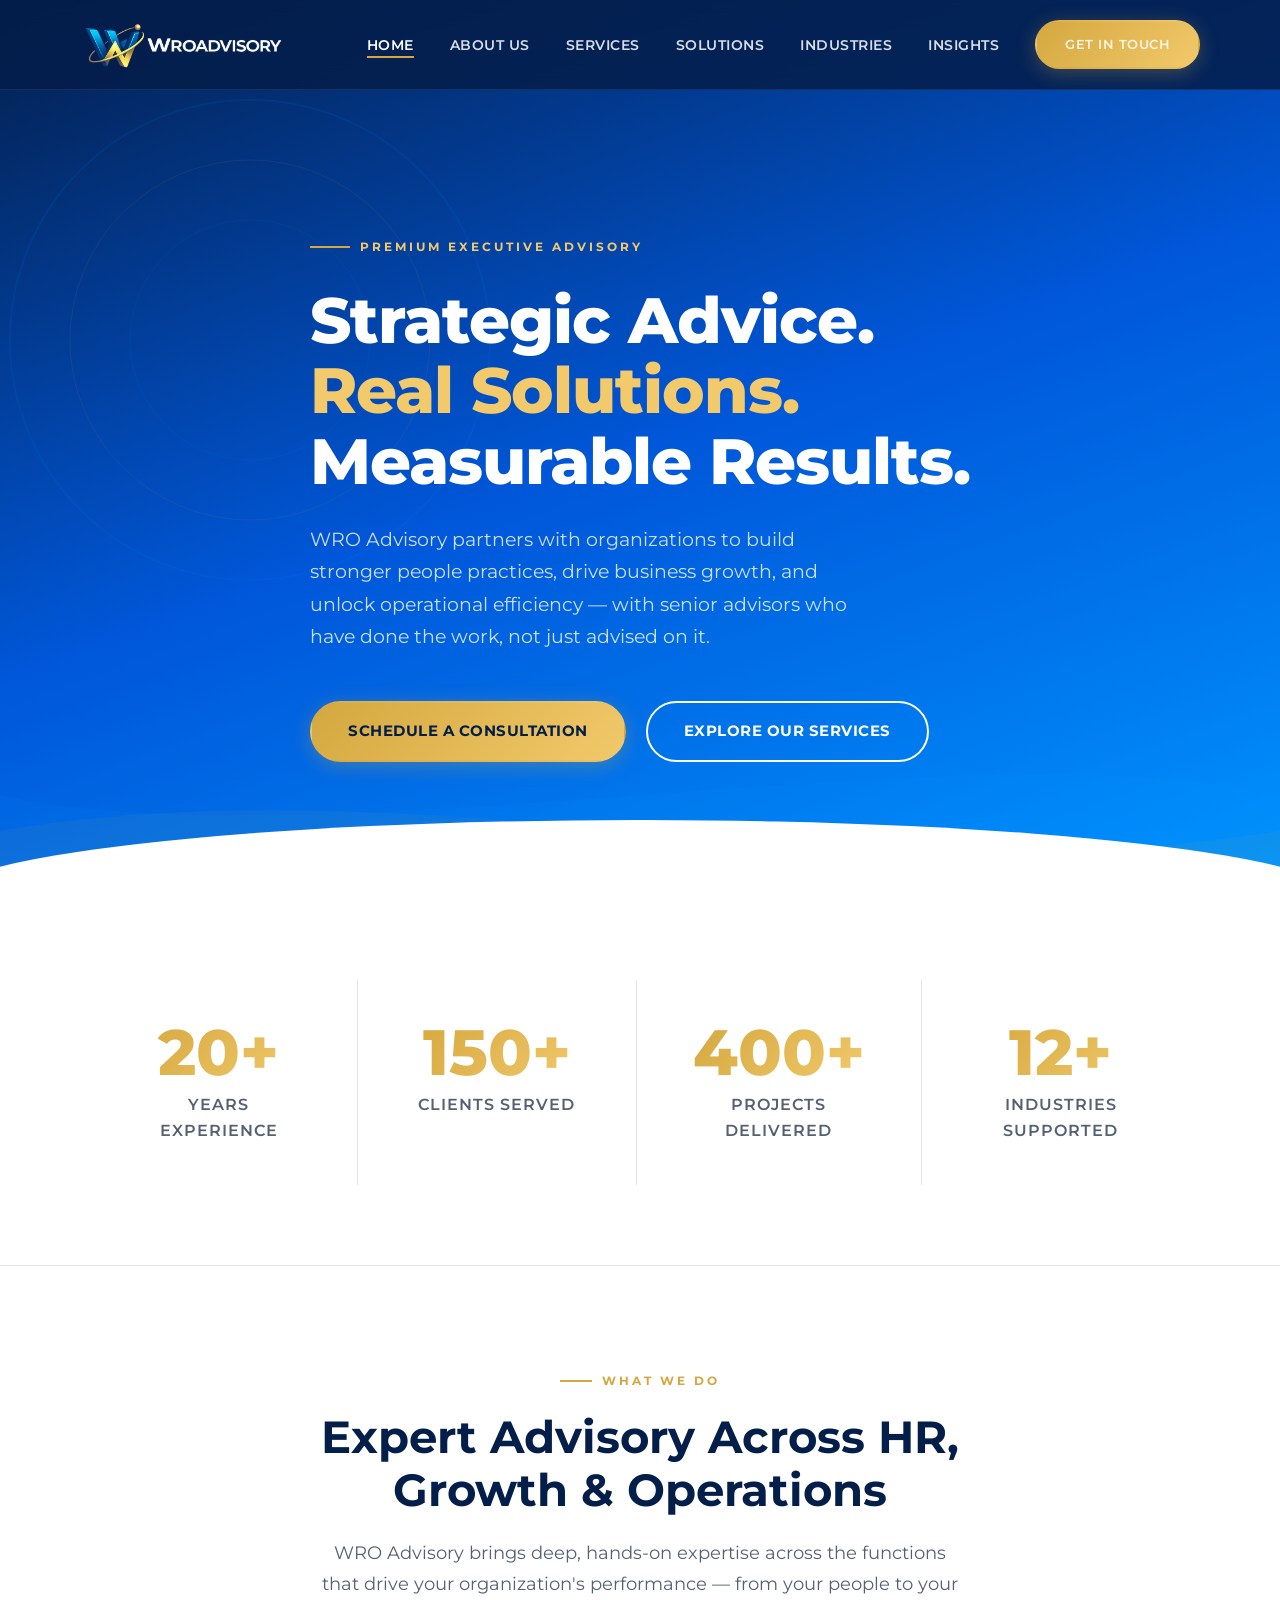
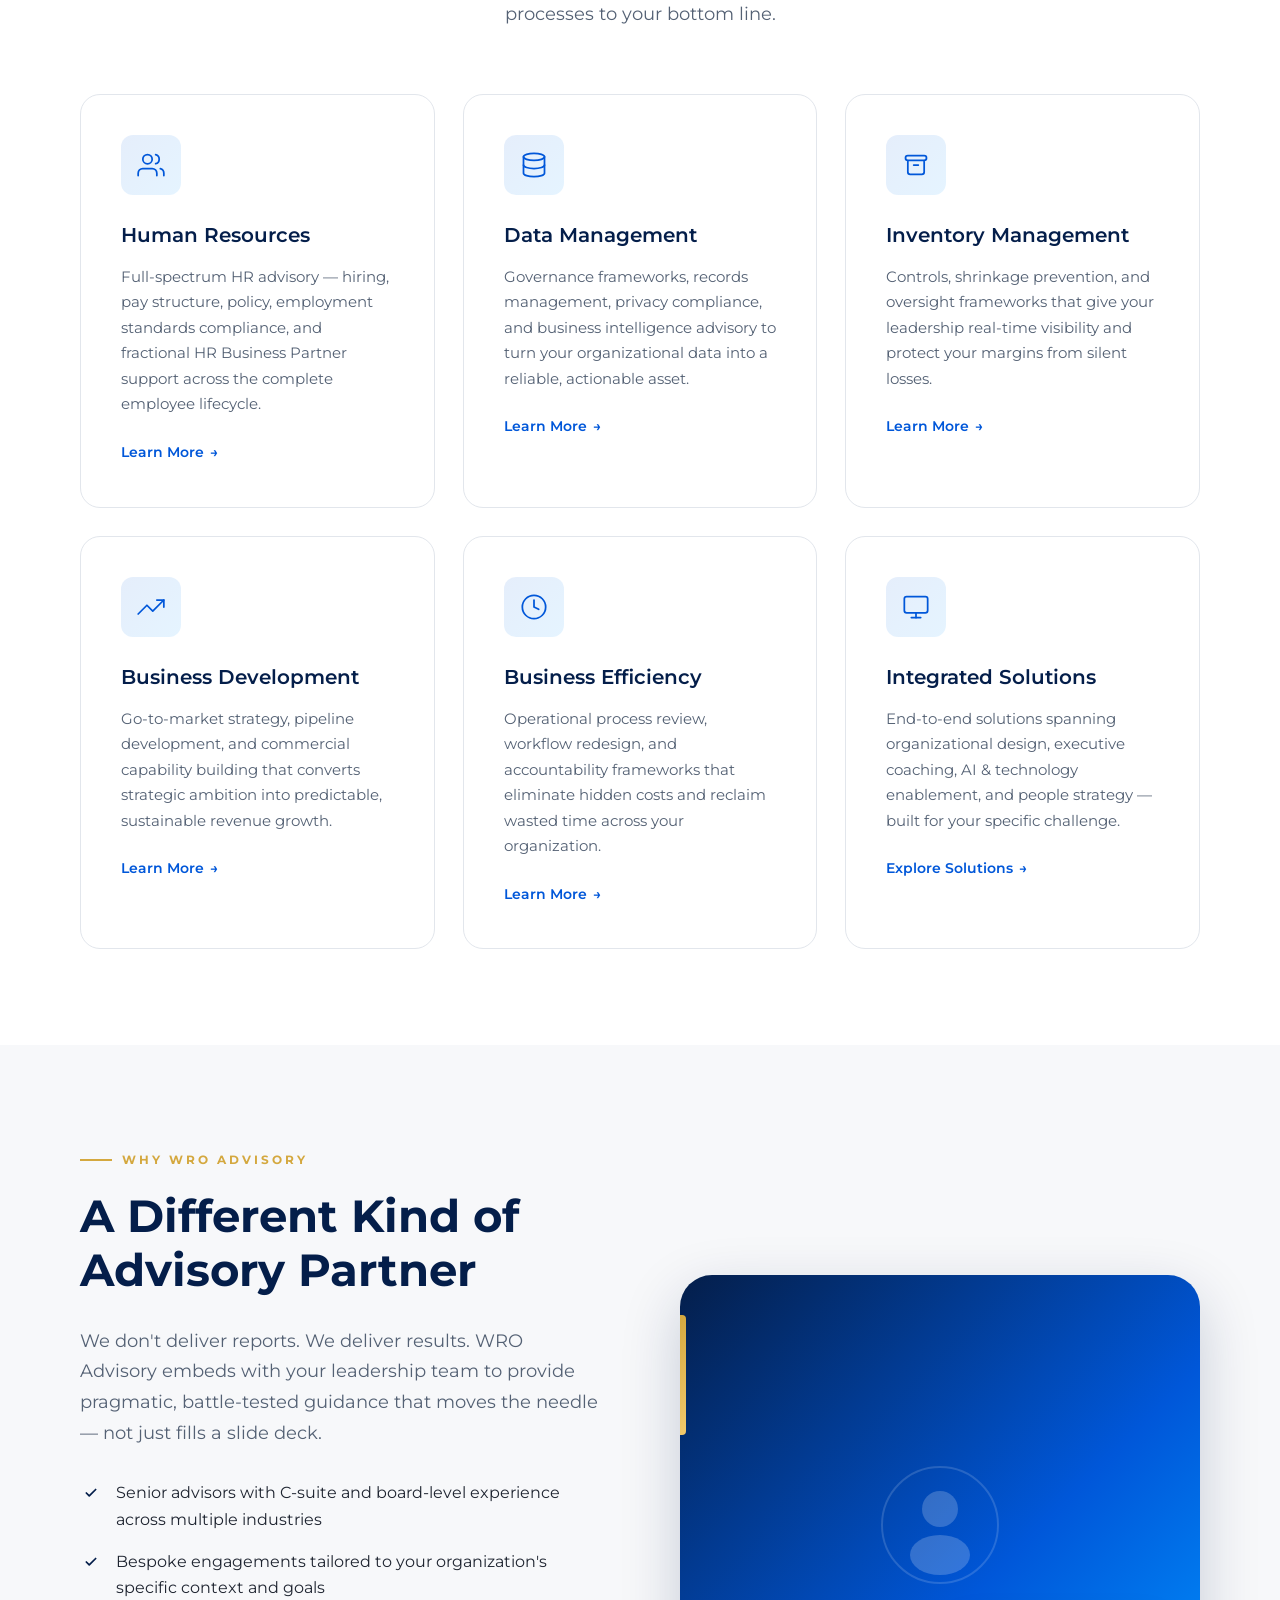
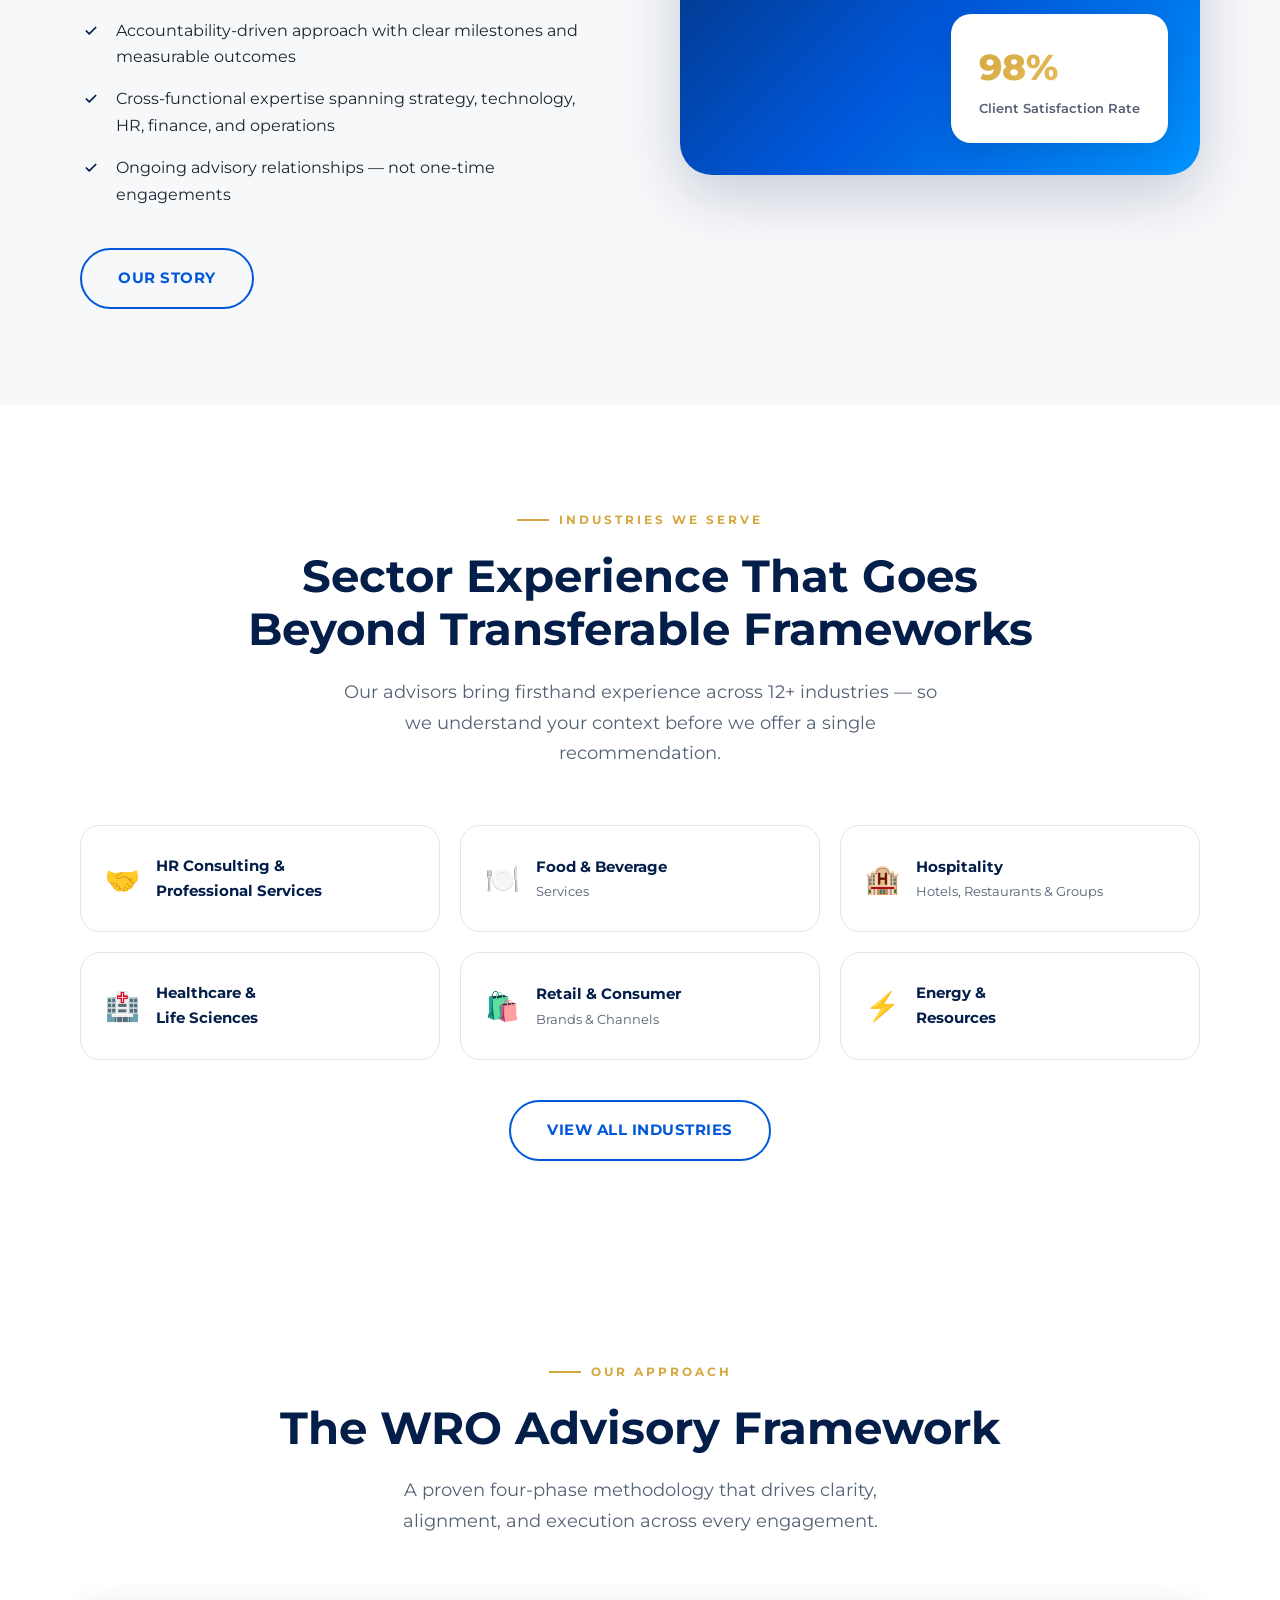
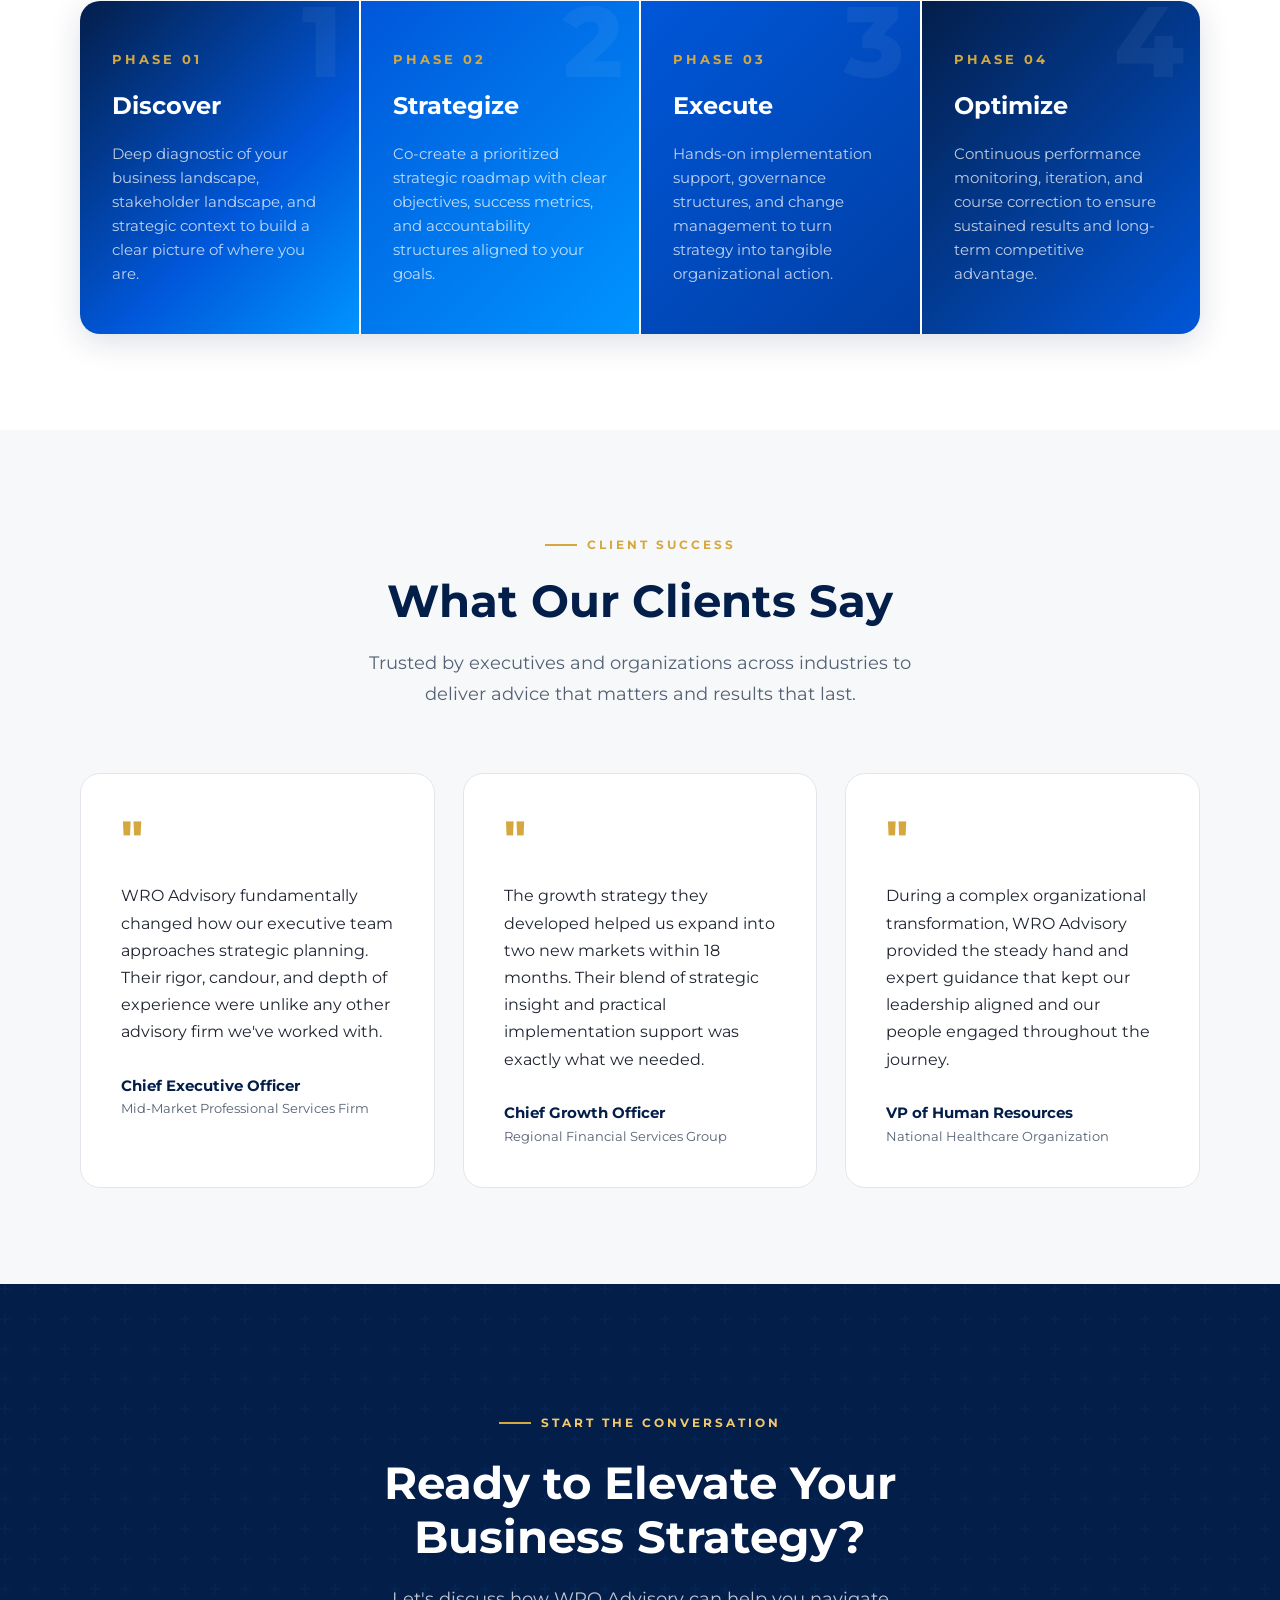
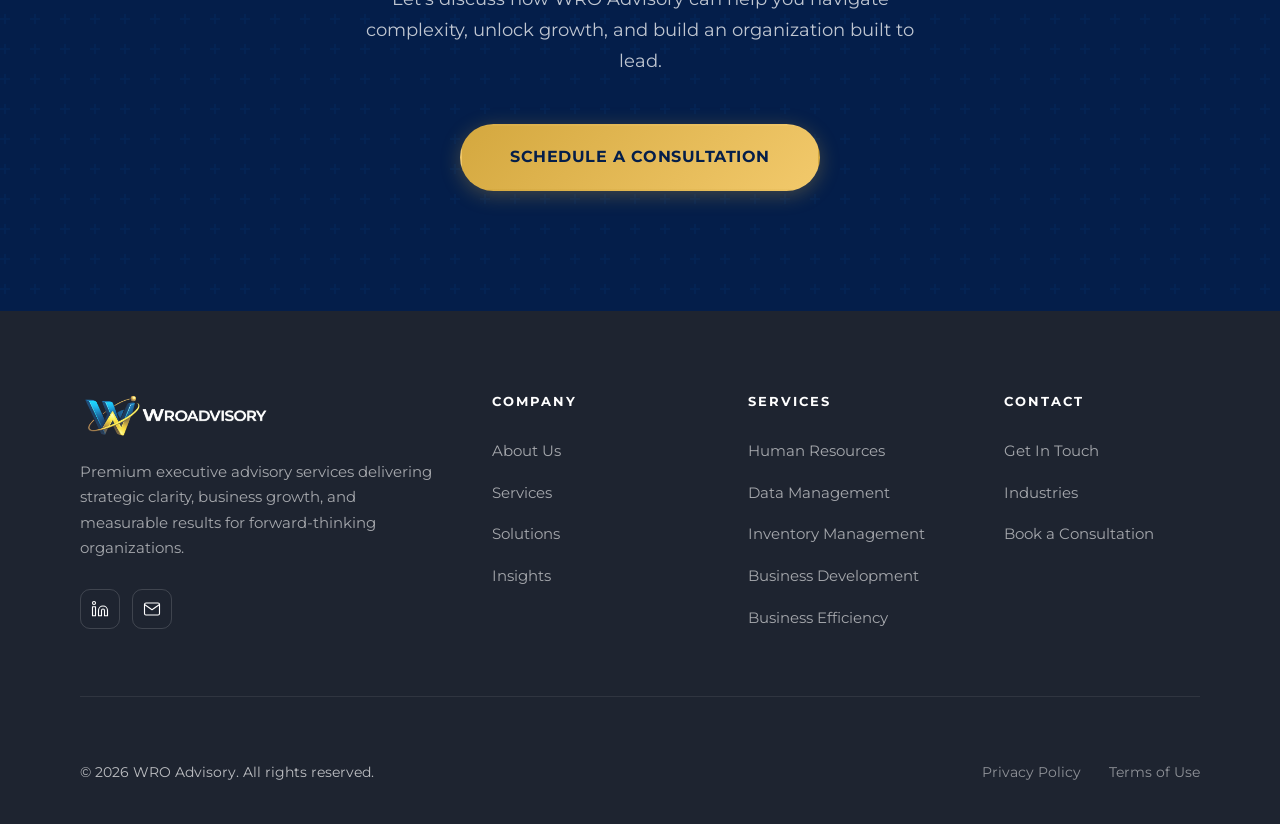
==== index.html @ 6e0c4436 "Initial commit — WRO Advisory static website Seven-page static site (index, about, services, solutio" ====
<!DOCTYPE html>
<html lang="en">
<head>
  <meta charset="UTF-8">
  <meta name="viewport" content="width=device-width, initial-scale=1.0">
  <title>WRO Advisory — Expert HR Consulting & Business Advisory</title>
  <meta name="description" content="WRO Advisory delivers expert HR consulting, human asset management, business development, and operational efficiency advisory for organizations that want to grow and perform.">
  <link rel="stylesheet" href="assets/css/styles.css">
</head>
<body>

  <!-- ===== NAV ===== -->
  <nav class="nav">
    <div class="container nav__inner">
      <a href="index.html" class="nav__logo">
        <img src="logo.png" alt="WRO Advisory">
      </a>
      <ul class="nav__links">
        <li><a href="index.html">Home</a></li>
        <li><a href="about.html">About Us</a></li>
        <li><a href="services.html">Services</a></li>
        <li><a href="solutions.html">Solutions</a></li>
        <li><a href="industries.html">Industries</a></li>
        <li><a href="insights.html">Insights</a></li>
        <li><a href="contact.html" class="btn btn--primary" style="padding:12px 28px;font-size:13px;">Get In Touch</a></li>
      </ul>
      <div class="nav__hamburger" aria-label="Toggle menu">
        <span></span><span></span><span></span>
      </div>
    </div>
  </nav>

  <!-- ===== HERO ===== -->
  <section class="hero">
    <div class="hero__bg"></div>
    <!-- Blue gradient orbs -->
    <div class="hero__shapes">
      <svg viewBox="0 0 1440 200" preserveAspectRatio="none" xmlns="http://www.w3.org/2000/svg">
        <path d="M0,80 C360,160 1080,0 1440,80 L1440,200 L0,200 Z" fill="rgba(0,148,255,0.08)"/>
        <path d="M0,120 C480,40 960,200 1440,120 L1440,200 L0,200 Z" fill="rgba(212,168,63,0.06)"/>
      </svg>
      <!-- Floating decorative circles -->
      <svg style="position:absolute;top:10%;right:5%;width:500px;height:500px;opacity:0.08" viewBox="0 0 500 500" xmlns="http://www.w3.org/2000/svg">
        <circle cx="250" cy="250" r="240" fill="none" stroke="#0094FF" stroke-width="2"/>
        <circle cx="250" cy="250" r="180" fill="none" stroke="#D4A83F" stroke-width="1"/>
        <circle cx="250" cy="250" r="120" fill="none" stroke="#0094FF" stroke-width="1"/>
      </svg>
    </div>

    <div class="container hero__content">
      <div class="hero__eyebrow">Premium Executive Advisory</div>
      <h1>Strategic Advice.<br><span>Real Solutions.</span><br>Measurable Results.</h1>
      <p class="hero__desc">WRO Advisory partners with organizations to build stronger people practices, drive business growth, and unlock operational efficiency — with senior advisors who have done the work, not just advised on it.</p>
      <div class="hero__actions">
        <a href="contact.html" class="btn btn--primary">Schedule a Consultation</a>
        <a href="services.html" class="btn btn--secondary">Explore Our Services</a>
      </div>
    </div>
    <div class="hero__curve"></div>
  </section>

  <!-- ===== TRUST INDICATORS ===== -->
  <section class="trust-bar">
    <div class="container">
      <div class="trust-bar__grid">
        <div class="trust-bar__item fade-up">
          <div class="stat-card">
            <div class="stat-card__number" data-count="20" data-suffix="+">20+</div>
            <div class="stat-card__label">Years Experience</div>
          </div>
        </div>
        <div class="trust-bar__item fade-up fade-up-delay-1">
          <div class="stat-card">
            <div class="stat-card__number" data-count="150" data-suffix="+">150+</div>
            <div class="stat-card__label">Clients Served</div>
          </div>
        </div>
        <div class="trust-bar__item fade-up fade-up-delay-2">
          <div class="stat-card">
            <div class="stat-card__number" data-count="400" data-suffix="+">400+</div>
            <div class="stat-card__label">Projects Delivered</div>
          </div>
        </div>
        <div class="trust-bar__item fade-up fade-up-delay-3">
          <div class="stat-card">
            <div class="stat-card__number" data-count="12" data-suffix="+">12+</div>
            <div class="stat-card__label">Industries Supported</div>
          </div>
        </div>
      </div>
    </div>
  </section>

  <!-- ===== WHAT WE DO ===== -->
  <section class="bg-white">
    <div class="container">
      <div class="text-center fade-up">
        <div class="section-label">What We Do</div>
        <h2 class="text-navy">Expert Advisory Across HR,<br>Growth & Operations</h2>
        <p class="text-slate" style="max-width:640px;margin:20px auto 0;">WRO Advisory brings deep, hands-on expertise across the functions that drive your organization's performance — from your people to your processes to your bottom line.</p>
      </div>

      <div class="services-grid">
        <!-- Card 1 -->
        <div class="card fade-up fade-up-delay-1">
          <div class="card__icon">
            <svg viewBox="0 0 24 24" fill="none" stroke-width="1.5" stroke-linecap="round" stroke-linejoin="round">
              <path d="M17 21v-2a4 4 0 0 0-4-4H5a4 4 0 0 0-4 4v2"/><circle cx="9" cy="7" r="4"/><path d="M23 21v-2a4 4 0 0 0-3-3.87"/><path d="M16 3.13a4 4 0 0 1 0 7.75"/>
            </svg>
          </div>
          <h4 class="text-navy" style="margin-bottom:12px;">Human Resources</h4>
          <p class="text-slate" style="font-size:15px;">Full-spectrum HR advisory — hiring, pay structure, policy, employment standards compliance, and fractional HR Business Partner support across the complete employee lifecycle.</p>
          <a href="services.html" style="display:inline-flex;align-items:center;gap:6px;color:var(--royal-blue);font-weight:600;font-size:14px;margin-top:24px;">Learn More <span>→</span></a>
        </div>
        <!-- Card 2 -->
        <div class="card fade-up fade-up-delay-2">
          <div class="card__icon">
            <svg viewBox="0 0 24 24" fill="none" stroke-width="1.5" stroke-linecap="round" stroke-linejoin="round">
              <ellipse cx="12" cy="5" rx="9" ry="3"/><path d="M21 12c0 1.66-4 3-9 3s-9-1.34-9-3"/><path d="M3 5v14c0 1.66 4 3 9 3s9-1.34 9-3V5"/>
            </svg>
          </div>
          <h4 class="text-navy" style="margin-bottom:12px;">Data Management</h4>
          <p class="text-slate" style="font-size:15px;">Governance frameworks, records management, privacy compliance, and business intelligence advisory to turn your organizational data into a reliable, actionable asset.</p>
          <a href="services.html" style="display:inline-flex;align-items:center;gap:6px;color:var(--royal-blue);font-weight:600;font-size:14px;margin-top:24px;">Learn More <span>→</span></a>
        </div>
        <!-- Card 3 -->
        <div class="card fade-up fade-up-delay-3">
          <div class="card__icon">
            <svg viewBox="0 0 24 24" fill="none" stroke-width="1.5" stroke-linecap="round" stroke-linejoin="round">
              <path d="M5 8h14M5 8a2 2 0 0 1 0-4h14a2 2 0 0 1 0 4M5 8v10a2 2 0 0 0 2 2h10a2 2 0 0 0 2-2V8m-9 4h4"/>
            </svg>
          </div>
          <h4 class="text-navy" style="margin-bottom:12px;">Inventory Management</h4>
          <p class="text-slate" style="font-size:15px;">Controls, shrinkage prevention, and oversight frameworks that give your leadership real-time visibility and protect your margins from silent losses.</p>
          <a href="services.html" style="display:inline-flex;align-items:center;gap:6px;color:var(--royal-blue);font-weight:600;font-size:14px;margin-top:24px;">Learn More <span>→</span></a>
        </div>
        <!-- Card 4 -->
        <div class="card fade-up fade-up-delay-1">
          <div class="card__icon">
            <svg viewBox="0 0 24 24" fill="none" stroke-width="1.5" stroke-linecap="round" stroke-linejoin="round">
              <polyline points="23 6 13.5 15.5 8.5 10.5 1 18"/><polyline points="17 6 23 6 23 12"/>
            </svg>
          </div>
          <h4 class="text-navy" style="margin-bottom:12px;">Business Development</h4>
          <p class="text-slate" style="font-size:15px;">Go-to-market strategy, pipeline development, and commercial capability building that converts strategic ambition into predictable, sustainable revenue growth.</p>
          <a href="services.html" style="display:inline-flex;align-items:center;gap:6px;color:var(--royal-blue);font-weight:600;font-size:14px;margin-top:24px;">Learn More <span>→</span></a>
        </div>
        <!-- Card 5 -->
        <div class="card fade-up fade-up-delay-2">
          <div class="card__icon">
            <svg viewBox="0 0 24 24" fill="none" stroke-width="1.5" stroke-linecap="round" stroke-linejoin="round">
              <circle cx="12" cy="12" r="10"/><polyline points="12 6 12 12 16 14"/>
            </svg>
          </div>
          <h4 class="text-navy" style="margin-bottom:12px;">Business Efficiency</h4>
          <p class="text-slate" style="font-size:15px;">Operational process review, workflow redesign, and accountability frameworks that eliminate hidden costs and reclaim wasted time across your organization.</p>
          <a href="services.html" style="display:inline-flex;align-items:center;gap:6px;color:var(--royal-blue);font-weight:600;font-size:14px;margin-top:24px;">Learn More <span>→</span></a>
        </div>
        <!-- Card 6 -->
        <div class="card fade-up fade-up-delay-3">
          <div class="card__icon">
            <svg viewBox="0 0 24 24" fill="none" stroke-width="1.5" stroke-linecap="round" stroke-linejoin="round">
              <rect x="2" y="3" width="20" height="14" rx="2" ry="2"/><line x1="8" y1="21" x2="16" y2="21"/><line x1="12" y1="17" x2="12" y2="21"/>
            </svg>
          </div>
          <h4 class="text-navy" style="margin-bottom:12px;">Integrated Solutions</h4>
          <p class="text-slate" style="font-size:15px;">End-to-end solutions spanning organizational design, executive coaching, AI & technology enablement, and people strategy — built for your specific challenge.</p>
          <a href="solutions.html" style="display:inline-flex;align-items:center;gap:6px;color:var(--royal-blue);font-weight:600;font-size:14px;margin-top:24px;">Explore Solutions <span>→</span></a>
        </div>
      </div>
    </div>
  </section>

  <!-- ===== WHY WRO ===== -->
  <section class="bg-gray">
    <div class="container">
      <div class="two-col">
        <div class="fade-up">
          <div class="section-label">Why WRO Advisory</div>
          <h2 class="text-navy" style="margin-bottom:28px;">A Different Kind of Advisory Partner</h2>
          <p class="text-slate" style="margin-bottom:32px;">We don't deliver reports. We deliver results. WRO Advisory embeds with your leadership team to provide pragmatic, battle-tested guidance that moves the needle — not just fills a slide deck.</p>
          <ul class="benefit-list">
            <li>Senior advisors with C-suite and board-level experience across multiple industries</li>
            <li>Bespoke engagements tailored to your organization's specific context and goals</li>
            <li>Accountability-driven approach with clear milestones and measurable outcomes</li>
            <li>Cross-functional expertise spanning strategy, technology, HR, finance, and operations</li>
            <li>Ongoing advisory relationships — not one-time engagements</li>
          </ul>
          <div style="margin-top:40px;">
            <a href="about.html" class="btn btn--ghost">Our Story</a>
          </div>
        </div>
        <div class="fade-up fade-up-delay-2" style="position:relative;">
          <!-- Executive imagery placeholder -->
          <div style="border-radius:var(--radius-lg);overflow:hidden;height:500px;background:var(--gradient-primary);position:relative;box-shadow:var(--shadow-lg);">
            <div style="position:absolute;inset:0;display:flex;align-items:center;justify-content:center;">
              <svg width="120" height="120" viewBox="0 0 120 120" fill="none" xmlns="http://www.w3.org/2000/svg">
                <circle cx="60" cy="60" r="58" stroke="rgba(255,255,255,0.15)" stroke-width="2"/>
                <circle cx="60" cy="44" r="18" fill="rgba(255,255,255,0.2)"/>
                <ellipse cx="60" cy="90" rx="30" ry="20" fill="rgba(255,255,255,0.2)"/>
              </svg>
            </div>
            <!-- Gold accent bar -->
            <div style="position:absolute;left:0;top:40px;width:6px;height:120px;background:var(--gradient-gold);border-radius:0 4px 4px 0;"></div>
            <!-- Floating stat -->
            <div style="position:absolute;bottom:32px;right:32px;background:var(--white);border-radius:var(--radius-md);padding:24px 28px;box-shadow:var(--shadow-md);">
              <div style="font-size:36px;font-weight:800;background:var(--gradient-gold);-webkit-background-clip:text;-webkit-text-fill-color:transparent;background-clip:text;">98%</div>
              <div style="font-size:13px;color:var(--slate);font-weight:600;">Client Satisfaction Rate</div>
            </div>
          </div>
        </div>
      </div>
    </div>
  </section>

  <!-- ===== INDUSTRIES ===== -->
  <section class="bg-white">
    <div class="container">
      <div class="text-center fade-up" style="margin-bottom:56px;">
        <div class="section-label">Industries We Serve</div>
        <h2 class="text-navy">Sector Experience That Goes<br>Beyond Transferable Frameworks</h2>
        <p class="text-slate" style="max-width:600px;margin:20px auto 0;">Our advisors bring firsthand experience across 12+ industries — so we understand your context before we offer a single recommendation.</p>
      </div>
      <div style="display:grid;grid-template-columns:repeat(3,1fr);gap:20px;" class="fade-up">
        <div style="padding:28px 24px;border:1px solid var(--border-gray);border-radius:var(--radius-md);display:flex;align-items:center;gap:16px;transition:all var(--transition);" onmouseover="this.style.borderColor='var(--royal-blue)';this.style.boxShadow='var(--shadow-md)';" onmouseout="this.style.borderColor='var(--border-gray)';this.style.boxShadow='none';">
          <div style="font-size:28px;">🤝</div>
          <div><div style="font-weight:700;color:var(--navy);font-size:15px;">HR Consulting &</div><div style="font-weight:700;color:var(--navy);font-size:15px;">Professional Services</div></div>
        </div>
        <div style="padding:28px 24px;border:1px solid var(--border-gray);border-radius:var(--radius-md);display:flex;align-items:center;gap:16px;transition:all var(--transition);" onmouseover="this.style.borderColor='var(--royal-blue)';this.style.boxShadow='var(--shadow-md)';" onmouseout="this.style.borderColor='var(--border-gray)';this.style.boxShadow='none';">
          <div style="font-size:28px;">🍽️</div>
          <div><div style="font-weight:700;color:var(--navy);font-size:15px;">Food &amp; Beverage</div><div style="font-size:13px;color:var(--slate);margin-top:2px;">Services</div></div>
        </div>
        <div style="padding:28px 24px;border:1px solid var(--border-gray);border-radius:var(--radius-md);display:flex;align-items:center;gap:16px;transition:all var(--transition);" onmouseover="this.style.borderColor='var(--royal-blue)';this.style.boxShadow='var(--shadow-md)';" onmouseout="this.style.borderColor='var(--border-gray)';this.style.boxShadow='none';">
          <div style="font-size:28px;">🏨</div>
          <div><div style="font-weight:700;color:var(--navy);font-size:15px;">Hospitality</div><div style="font-size:13px;color:var(--slate);margin-top:2px;">Hotels, Restaurants &amp; Groups</div></div>
        </div>
        <div style="padding:28px 24px;border:1px solid var(--border-gray);border-radius:var(--radius-md);display:flex;align-items:center;gap:16px;transition:all var(--transition);" onmouseover="this.style.borderColor='var(--royal-blue)';this.style.boxShadow='var(--shadow-md)';" onmouseout="this.style.borderColor='var(--border-gray)';this.style.boxShadow='none';">
          <div style="font-size:28px;">🏥</div>
          <div><div style="font-weight:700;color:var(--navy);font-size:15px;">Healthcare &amp;</div><div style="font-weight:700;color:var(--navy);font-size:15px;">Life Sciences</div></div>
        </div>
        <div style="padding:28px 24px;border:1px solid var(--border-gray);border-radius:var(--radius-md);display:flex;align-items:center;gap:16px;transition:all var(--transition);" onmouseover="this.style.borderColor='var(--royal-blue)';this.style.boxShadow='var(--shadow-md)';" onmouseout="this.style.borderColor='var(--border-gray)';this.style.boxShadow='none';">
          <div style="font-size:28px;">🛍️</div>
          <div><div style="font-weight:700;color:var(--navy);font-size:15px;">Retail &amp; Consumer</div><div style="font-size:13px;color:var(--slate);margin-top:2px;">Brands &amp; Channels</div></div>
        </div>
        <div style="padding:28px 24px;border:1px solid var(--border-gray);border-radius:var(--radius-md);display:flex;align-items:center;gap:16px;transition:all var(--transition);" onmouseover="this.style.borderColor='var(--royal-blue)';this.style.boxShadow='var(--shadow-md)';" onmouseout="this.style.borderColor='var(--border-gray)';this.style.boxShadow='none';">
          <div style="font-size:28px;">⚡</div>
          <div><div style="font-weight:700;color:var(--navy);font-size:15px;">Energy &amp;</div><div style="font-weight:700;color:var(--navy);font-size:15px;">Resources</div></div>
        </div>
      </div>
      <div class="text-center fade-up" style="margin-top:40px;">
        <a href="industries.html" class="btn btn--ghost">View All Industries</a>
      </div>
    </div>
  </section>

  <!-- ===== ADVISORY FRAMEWORK ===== -->
  <section class="bg-white">
    <div class="container">
      <div class="text-center fade-up" style="margin-bottom:64px;">
        <div class="section-label">Our Approach</div>
        <h2 class="text-navy">The WRO Advisory Framework</h2>
        <p class="text-slate" style="max-width:560px;margin:20px auto 0;">A proven four-phase methodology that drives clarity, alignment, and execution across every engagement.</p>
      </div>

      <div class="framework fade-up">
        <div class="framework__step" data-num="1">
          <div class="framework__num">Phase 01</div>
          <div class="framework__title">Discover</div>
          <div class="framework__desc">Deep diagnostic of your business landscape, stakeholder landscape, and strategic context to build a clear picture of where you are.</div>
        </div>
        <div class="framework__step" data-num="2">
          <div class="framework__num">Phase 02</div>
          <div class="framework__title">Strategize</div>
          <div class="framework__desc">Co-create a prioritized strategic roadmap with clear objectives, success metrics, and accountability structures aligned to your goals.</div>
        </div>
        <div class="framework__step" data-num="3">
          <div class="framework__num">Phase 03</div>
          <div class="framework__title">Execute</div>
          <div class="framework__desc">Hands-on implementation support, governance structures, and change management to turn strategy into tangible organizational action.</div>
        </div>
        <div class="framework__step" data-num="4">
          <div class="framework__num">Phase 04</div>
          <div class="framework__title">Optimize</div>
          <div class="framework__desc">Continuous performance monitoring, iteration, and course correction to ensure sustained results and long-term competitive advantage.</div>
        </div>
      </div>
    </div>
  </section>

  <!-- ===== TESTIMONIALS ===== -->
  <section class="bg-gray">
    <div class="container">
      <div class="text-center fade-up">
        <div class="section-label">Client Success</div>
        <h2 class="text-navy">What Our Clients Say</h2>
        <p class="text-slate" style="max-width:560px;margin:20px auto 0;">Trusted by executives and organizations across industries to deliver advice that matters and results that last.</p>
      </div>

      <div class="testimonials-grid">
        <div class="testimonial fade-up fade-up-delay-1">
          <div class="testimonial__quote">"</div>
          <p class="testimonial__text">WRO Advisory fundamentally changed how our executive team approaches strategic planning. Their rigor, candour, and depth of experience were unlike any other advisory firm we've worked with.</p>
          <div>
            <div class="testimonial__author-name">Chief Executive Officer</div>
            <div class="testimonial__author-title">Mid-Market Professional Services Firm</div>
          </div>
        </div>
        <div class="testimonial fade-up fade-up-delay-2">
          <div class="testimonial__quote">"</div>
          <p class="testimonial__text">The growth strategy they developed helped us expand into two new markets within 18 months. Their blend of strategic insight and practical implementation support was exactly what we needed.</p>
          <div>
            <div class="testimonial__author-name">Chief Growth Officer</div>
            <div class="testimonial__author-title">Regional Financial Services Group</div>
          </div>
        </div>
        <div class="testimonial fade-up fade-up-delay-3">
          <div class="testimonial__quote">"</div>
          <p class="testimonial__text">During a complex organizational transformation, WRO Advisory provided the steady hand and expert guidance that kept our leadership aligned and our people engaged throughout the journey.</p>
          <div>
            <div class="testimonial__author-name">VP of Human Resources</div>
            <div class="testimonial__author-title">National Healthcare Organization</div>
          </div>
        </div>
      </div>
    </div>
  </section>

  <!-- ===== FINAL CTA ===== -->
  <section class="cta-section">
    <div class="container cta-section__inner">
      <div class="section-label text-center" style="justify-content:center;margin-bottom:24px;">
        <span style="color:var(--light-gold);letter-spacing:3px;font-size:12px;font-weight:700;text-transform:uppercase;">Start The Conversation</span>
      </div>
      <h2>Ready to Elevate Your<br>Business Strategy?</h2>
      <p>Let's discuss how WRO Advisory can help you navigate complexity, unlock growth, and build an organization built to lead.</p>
      <a href="contact.html" class="btn btn--primary" style="font-size:16px;padding:18px 48px;">Schedule a Consultation</a>
    </div>
  </section>

  <!-- ===== FOOTER ===== -->
  <footer class="footer">
    <div class="container">
      <div class="footer__top">
        <div class="footer__brand">
          <img src="logo.png" alt="WRO Advisory">
          <p class="footer__tagline">Premium executive advisory services delivering strategic clarity, business growth, and measurable results for forward-thinking organizations.</p>
          <div class="footer__socials">
            <a href="#" aria-label="LinkedIn">
              <svg viewBox="0 0 24 24" fill="none" stroke-width="1.5" stroke-linecap="round" stroke-linejoin="round">
                <path d="M16 8a6 6 0 0 1 6 6v7h-4v-7a2 2 0 0 0-2-2 2 2 0 0 0-2 2v7h-4v-7a6 6 0 0 1 6-6z"/>
                <rect x="2" y="9" width="4" height="12"/><circle cx="4" cy="4" r="2"/>
              </svg>
            </a>
            <a href="mailto:info@wroadvisory.com" aria-label="Email">
              <svg viewBox="0 0 24 24" fill="none" stroke-width="1.5" stroke-linecap="round" stroke-linejoin="round">
                <path d="M4 4h16c1.1 0 2 .9 2 2v12c0 1.1-.9 2-2 2H4c-1.1 0-2-.9-2-2V6c0-1.1.9-2 2-2z"/>
                <polyline points="22,6 12,13 2,6"/>
              </svg>
            </a>
          </div>
        </div>
        <div>
          <div class="footer__col-title">Company</div>
          <ul class="footer__links">
            <li><a href="about.html">About Us</a></li>
            <li><a href="services.html">Services</a></li>
            <li><a href="solutions.html">Solutions</a></li>
            <li><a href="insights.html">Insights</a></li>
          </ul>
        </div>
        <div>
          <div class="footer__col-title">Services</div>
          <ul class="footer__links">
            <li><a href="services.html">Human Resources</a></li>
            <li><a href="services.html">Data Management</a></li>
            <li><a href="services.html">Inventory Management</a></li>
            <li><a href="services.html">Business Development</a></li>
            <li><a href="services.html">Business Efficiency</a></li>
          </ul>
        </div>
        <div>
          <div class="footer__col-title">Contact</div>
          <ul class="footer__links">
            <li><a href="contact.html">Get In Touch</a></li>
            <li><a href="industries.html">Industries</a></li>
            <li><a href="contact.html">Book a Consultation</a></li>
          </ul>
        </div>
      </div>
      <div class="footer__bottom">
        <span class="footer__copy">© 2026 WRO Advisory. All rights reserved.</span>
        <div class="footer__bottom-links">
          <a href="#">Privacy Policy</a>
          <a href="#">Terms of Use</a>
        </div>
      </div>
    </div>
  </footer>

  <script src="assets/js/main.js"></script>
</body>
</html>
---- assets/css/styles.css ----
/* ============================================================
   WRO Advisory — Design System Stylesheet
   ============================================================ */

/* --- Google Fonts --- */
@import url('https://fonts.googleapis.com/css2?family=Montserrat:wght@400;500;600;700;800&display=swap');

/* --- Design Tokens --- */
:root {
  --navy:        #041E4A;
  --royal-blue:  #0057D9;
  --bright-blue: #0094FF;
  --gold:        #D4A83F;
  --light-gold:  #F2C96B;
  --white:       #FFFFFF;
  --gray:        #F7F8FA;
  --border-gray: #E2E6EC;
  --charcoal:    #1E2430;
  --slate:       #546174;

  --gradient-primary: linear-gradient(135deg, var(--navy) 0%, var(--royal-blue) 60%, var(--bright-blue) 100%);
  --gradient-gold:    linear-gradient(135deg, var(--gold) 0%, var(--light-gold) 100%);
  --gradient-hero:    linear-gradient(160deg, #041E4A 0%, #0057D9 50%, #0094FF 100%);

  --radius-sm:  12px;
  --radius-md:  20px;
  --radius-lg:  32px;

  --shadow-sm:  0 2px 12px rgba(4,30,74,0.08);
  --shadow-md:  0 8px 32px rgba(4,30,74,0.14);
  --shadow-lg:  0 20px 60px rgba(4,30,74,0.20);

  --transition: 0.3s ease;
  --font:       'Montserrat', sans-serif;
}

/* --- Reset & Base --- */
*, *::before, *::after { box-sizing: border-box; margin: 0; padding: 0; }

html { scroll-behavior: smooth; }

body {
  font-family: var(--font);
  font-size: 18px;
  color: var(--charcoal);
  background: var(--white);
  line-height: 1.65;
  overflow-x: hidden;
}

img { max-width: 100%; display: block; }
a  { color: inherit; text-decoration: none; }
ul { list-style: none; }

/* --- Typography --- */
h1 { font-size: clamp(38px, 5vw, 72px); font-weight: 800; line-height: 1.1; letter-spacing: -1px; }
h2 { font-size: clamp(32px, 3.5vw, 52px); font-weight: 700; line-height: 1.2; }
h3 { font-size: clamp(24px, 2.5vw, 36px); font-weight: 700; line-height: 1.25; }
h4 { font-size: 20px; font-weight: 600; }
p  { font-size: 18px; line-height: 1.7; }

.text-gold     { color: var(--gold); }
.text-blue     { color: var(--bright-blue); }
.text-navy     { color: var(--navy); }
.text-white    { color: var(--white); }
.text-slate    { color: var(--slate); }
.text-center   { text-align: center; }
.small-text    { font-size: 14px; }

/* --- Layout --- */
.container {
  max-width: 1440px;
  margin: 0 auto;
  padding: 0 80px;
}

.container--narrow {
  max-width: 900px;
  margin: 0 auto;
  padding: 0 80px;
}

section { padding: 96px 0; }

/* --- Navigation --- */
.nav {
  position: fixed;
  top: 0; left: 0; right: 0;
  z-index: 1000;
  height: 90px;
  display: flex;
  align-items: center;
  background: rgba(4, 30, 74, 0.85);
  backdrop-filter: blur(12px);
  -webkit-backdrop-filter: blur(12px);
  border-bottom: 1px solid rgba(255,255,255,0.08);
  transition: background var(--transition);
}

.nav.scrolled {
  background: rgba(4, 30, 74, 0.97);
}

.nav__inner {
  display: flex;
  align-items: center;
  justify-content: space-between;
  width: 100%;
}

.nav__logo {
  display: flex;
  align-items: center;
  gap: 12px;
}

.nav__logo img {
  height: 52px;
  width: auto;
  mix-blend-mode: screen;
}

.nav__links {
  display: flex;
  align-items: center;
  gap: 36px;
}

.nav__links a {
  color: rgba(255,255,255,0.85);
  font-size: 14px;
  font-weight: 600;
  letter-spacing: 0.5px;
  text-transform: uppercase;
  transition: color var(--transition);
  position: relative;
}

.nav__links a::after {
  content: '';
  position: absolute;
  bottom: -4px;
  left: 0; right: 0;
  height: 2px;
  background: var(--gold);
  transform: scaleX(0);
  transform-origin: left;
  transition: transform var(--transition);
}

.nav__links a:hover { color: var(--white); }
.nav__links a:hover::after { transform: scaleX(1); }

.nav__links a.active { color: var(--white); }
.nav__links a.active::after { transform: scaleX(1); }

/* Hamburger */
.nav__hamburger {
  display: none;
  flex-direction: column;
  gap: 5px;
  cursor: pointer;
  padding: 4px;
}

.nav__hamburger span {
  display: block;
  width: 26px;
  height: 2px;
  background: var(--white);
  transition: var(--transition);
}

/* --- Buttons --- */
.btn {
  display: inline-flex;
  align-items: center;
  gap: 8px;
  font-family: var(--font);
  font-weight: 700;
  font-size: 15px;
  letter-spacing: 0.5px;
  border-radius: 50px;
  padding: 16px 36px;
  border: 2px solid transparent;
  cursor: pointer;
  transition: all var(--transition);
  text-transform: uppercase;
}

.btn--primary {
  background: var(--gradient-gold);
  color: var(--navy);
  border-color: transparent;
  box-shadow: 0 4px 20px rgba(212,168,63,0.3);
}

.btn--primary:hover {
  transform: translateY(-2px);
  box-shadow: 0 8px 32px rgba(212,168,63,0.45);
}

.btn--secondary {
  background: transparent;
  color: var(--white);
  border-color: var(--white);
}

.btn--secondary:hover {
  background: var(--white);
  color: var(--navy);
  transform: translateY(-2px);
}

.btn--ghost {
  background: transparent;
  color: var(--royal-blue);
  border-color: var(--royal-blue);
}

.btn--ghost:hover {
  background: var(--royal-blue);
  color: var(--white);
  transform: translateY(-2px);
}

.btn--navy {
  background: var(--navy);
  color: var(--white);
  border-color: var(--navy);
}

.btn--navy:hover {
  background: var(--royal-blue);
  border-color: var(--royal-blue);
  transform: translateY(-2px);
}

/* --- Section Labels --- */
.section-label {
  display: inline-flex;
  align-items: center;
  gap: 10px;
  font-size: 12px;
  font-weight: 700;
  letter-spacing: 3px;
  text-transform: uppercase;
  color: var(--gold);
  margin-bottom: 20px;
}

.section-label::before {
  content: '';
  display: block;
  width: 32px;
  height: 2px;
  background: var(--gold);
}

/* --- Cards --- */
.card {
  background: var(--white);
  border-radius: var(--radius-md);
  border: 1px solid var(--border-gray);
  padding: 40px;
  transition: all var(--transition);
}

.card:hover {
  transform: translateY(-6px);
  box-shadow: var(--shadow-lg);
  border-color: transparent;
}

.card__icon {
  width: 60px;
  height: 60px;
  border-radius: var(--radius-sm);
  background: linear-gradient(135deg, rgba(0,87,217,0.1), rgba(0,148,255,0.1));
  display: flex;
  align-items: center;
  justify-content: center;
  margin-bottom: 24px;
}

.card__icon svg {
  width: 28px;
  height: 28px;
  stroke: var(--royal-blue);
}

/* --- Stat Cards --- */
.stat-card {
  text-align: center;
  padding: 40px 24px;
}

.stat-card__number {
  font-size: 64px;
  font-weight: 800;
  background: var(--gradient-gold);
  -webkit-background-clip: text;
  -webkit-text-fill-color: transparent;
  background-clip: text;
  line-height: 1;
  margin-bottom: 8px;
}

.stat-card__label {
  font-size: 16px;
  font-weight: 600;
  color: var(--slate);
  text-transform: uppercase;
  letter-spacing: 1px;
}

/* --- Hero --- */
.hero {
  min-height: 100vh;
  position: relative;
  display: flex;
  align-items: center;
  overflow: hidden;
  background: var(--gradient-hero);
}

.hero__bg {
  position: absolute;
  inset: 0;
  background-image: url('../img/skyline-overlay.jpg');
  background-size: cover;
  background-position: center bottom;
  opacity: 0.12;
}

.hero__shapes {
  position: absolute;
  inset: 0;
  pointer-events: none;
  overflow: hidden;
}

.hero__shapes svg {
  position: absolute;
  bottom: -2px;
  left: 0;
  right: 0;
  width: 100%;
}

.hero__content {
  position: relative;
  z-index: 2;
  padding-top: 90px;
}

.hero__eyebrow {
  display: inline-flex;
  align-items: center;
  gap: 10px;
  font-size: 12px;
  font-weight: 700;
  letter-spacing: 3px;
  text-transform: uppercase;
  color: var(--light-gold);
  margin-bottom: 28px;
}

.hero__eyebrow::before {
  content: '';
  display: block;
  width: 40px;
  height: 2px;
  background: var(--gold);
}

.hero h1 {
  color: var(--white);
  max-width: 820px;
  margin-bottom: 28px;
}

.hero h1 span { color: var(--light-gold); }

.hero__desc {
  color: rgba(255,255,255,0.80);
  max-width: 560px;
  margin-bottom: 48px;
  font-size: 19px;
}

.hero__actions {
  display: flex;
  align-items: center;
  gap: 20px;
  flex-wrap: wrap;
}

/* Gold decorative curve at bottom */
.hero__curve {
  position: absolute;
  bottom: 0; left: 0; right: 0;
  height: 80px;
  background: var(--white);
  clip-path: ellipse(55% 100% at 50% 100%);
}

/* --- Trust Bar --- */
.trust-bar {
  background: var(--white);
  padding: 80px 0;
  border-bottom: 1px solid var(--border-gray);
}

.trust-bar__grid {
  display: grid;
  grid-template-columns: repeat(4, 1fr);
  gap: 0;
}

.trust-bar__item {
  text-align: center;
  padding: 0 32px;
  border-right: 1px solid var(--border-gray);
}

.trust-bar__item:last-child { border-right: none; }

/* --- Services Grid --- */
.services-grid {
  display: grid;
  grid-template-columns: repeat(3, 1fr);
  gap: 28px;
  margin-top: 64px;
}

/* --- Two-col Layout --- */
.two-col {
  display: grid;
  grid-template-columns: 1fr 1fr;
  gap: 80px;
  align-items: center;
}

.two-col--reversed { direction: rtl; }
.two-col--reversed > * { direction: ltr; }

/* --- Framework Steps --- */
.framework {
  display: grid;
  grid-template-columns: repeat(4, 1fr);
  gap: 2px;
  border-radius: var(--radius-md);
  overflow: hidden;
  box-shadow: var(--shadow-md);
}

.framework__step {
  padding: 48px 32px;
  background: var(--gradient-primary);
  position: relative;
  overflow: hidden;
}

.framework__step:nth-child(2) { background: linear-gradient(135deg, #0057D9, #0094FF); }
.framework__step:nth-child(3) { background: linear-gradient(135deg, #0057D9, #003EA3); }
.framework__step:nth-child(4) { background: linear-gradient(135deg, #041E4A, #0057D9); }

.framework__step::before {
  content: attr(data-num);
  position: absolute;
  top: -10px;
  right: 16px;
  font-size: 100px;
  font-weight: 800;
  color: rgba(255,255,255,0.05);
  line-height: 1;
}

.framework__num {
  font-size: 13px;
  font-weight: 700;
  letter-spacing: 3px;
  text-transform: uppercase;
  color: var(--gold);
  margin-bottom: 16px;
}

.framework__title {
  font-size: 24px;
  font-weight: 700;
  color: var(--white);
  margin-bottom: 16px;
}

.framework__desc {
  font-size: 15px;
  color: rgba(255,255,255,0.75);
  line-height: 1.6;
}

/* --- Testimonials --- */
.testimonials-grid {
  display: grid;
  grid-template-columns: repeat(3, 1fr);
  gap: 28px;
  margin-top: 64px;
}

.testimonial {
  background: var(--white);
  border: 1px solid var(--border-gray);
  border-radius: var(--radius-md);
  padding: 40px;
  position: relative;
  transition: all var(--transition);
}

.testimonial:hover {
  transform: translateY(-4px);
  box-shadow: var(--shadow-md);
}

.testimonial__quote {
  font-size: 48px;
  line-height: 1;
  color: var(--gold);
  font-weight: 800;
  margin-bottom: 20px;
}

.testimonial__text {
  font-size: 16px;
  color: var(--charcoal);
  line-height: 1.7;
  margin-bottom: 28px;
}

.testimonial__author-name {
  font-weight: 700;
  color: var(--navy);
  font-size: 15px;
}

.testimonial__author-title {
  font-size: 13px;
  color: var(--slate);
}

/* --- Dark CTA Section --- */
.cta-section {
  background: var(--navy);
  padding: 120px 0;
  text-align: center;
  position: relative;
  overflow: hidden;
}

.cta-section::before {
  content: '';
  position: absolute;
  inset: 0;
  background: url("data:image/svg+xml,%3Csvg width='60' height='60' viewBox='0 0 60 60' xmlns='http://www.w3.org/2000/svg'%3E%3Cg fill='none' fill-rule='evenodd'%3E%3Cg fill='%230094FF' fill-opacity='0.05'%3E%3Cpath d='M36 34v-4h-2v4h-4v2h4v4h2v-4h4v-2h-4zm0-30V0h-2v4h-4v2h4v4h2V6h4V4h-4zM6 34v-4H4v4H0v2h4v4h2v-4h4v-2H6zM6 4V0H4v4H0v2h4v4h2V6h4V4H6z'/%3E%3C/g%3E%3C/g%3E%3C/svg%3E");
}

.cta-section__inner { position: relative; z-index: 1; }

.cta-section h2 { color: var(--white); margin-bottom: 20px; }
.cta-section p  { color: rgba(255,255,255,0.75); margin-bottom: 48px; max-width: 560px; margin-left: auto; margin-right: auto; }

/* --- Page Hero (subpages) --- */
.page-hero {
  background: var(--gradient-hero);
  padding: 160px 0 96px;
  position: relative;
  overflow: hidden;
}

.page-hero::after {
  content: '';
  position: absolute;
  bottom: 0; left: 0; right: 0;
  height: 60px;
  background: var(--white);
  clip-path: ellipse(55% 100% at 50% 100%);
}

.page-hero__label {
  display: inline-flex;
  align-items: center;
  gap: 10px;
  font-size: 12px;
  font-weight: 700;
  letter-spacing: 3px;
  text-transform: uppercase;
  color: var(--light-gold);
  margin-bottom: 24px;
}

.page-hero__label::before {
  content: '';
  display: block;
  width: 32px;
  height: 2px;
  background: var(--gold);
}

.page-hero h1 { color: var(--white); margin-bottom: 24px; }
.page-hero p  { color: rgba(255,255,255,0.80); max-width: 640px; font-size: 19px; }

/* --- Benefits list --- */
.benefit-list { list-style: none; display: flex; flex-direction: column; gap: 16px; }

.benefit-list li {
  display: flex;
  align-items: flex-start;
  gap: 14px;
  font-size: 16px;
  color: var(--charcoal);
}

.benefit-list li::before {
  content: '';
  flex-shrink: 0;
  width: 22px;
  height: 22px;
  margin-top: 2px;
  border-radius: 50%;
  background: var(--gradient-gold);
  background-image: url("data:image/svg+xml,%3Csvg xmlns='http://www.w3.org/2000/svg' viewBox='0 0 24 24' fill='none' stroke='%23041E4A' stroke-width='3' stroke-linecap='round' stroke-linejoin='round'%3E%3Cpolyline points='20 6 9 17 4 12'%3E%3C/polyline%3E%3C/svg%3E");
  background-size: 14px;
  background-repeat: no-repeat;
  background-position: center;
}

/* --- Industry Cards --- */
.industries-grid {
  display: grid;
  grid-template-columns: repeat(3, 1fr);
  gap: 28px;
  margin-top: 64px;
}

.industry-card {
  border-radius: var(--radius-md);
  overflow: hidden;
  position: relative;
  min-height: 280px;
  display: flex;
  align-items: flex-end;
  cursor: pointer;
}

.industry-card__bg {
  position: absolute;
  inset: 0;
  background: var(--gradient-primary);
  transition: transform var(--transition);
}

.industry-card:hover .industry-card__bg { transform: scale(1.03); }

.industry-card__overlay {
  position: absolute;
  inset: 0;
  background: linear-gradient(to top, rgba(4,30,74,0.92) 0%, transparent 60%);
}

.industry-card__content {
  position: relative;
  z-index: 1;
  padding: 32px;
  color: var(--white);
}

.industry-card__icon {
  font-size: 32px;
  margin-bottom: 12px;
}

.industry-card h3 {
  font-size: 22px;
  font-weight: 700;
  margin-bottom: 8px;
}

.industry-card p { font-size: 14px; color: rgba(255,255,255,0.75); }

/* --- Insights Grid --- */
.insights-grid {
  display: grid;
  grid-template-columns: repeat(3, 1fr);
  gap: 28px;
  margin-top: 64px;
}

.insight-card {
  border-radius: var(--radius-md);
  overflow: hidden;
  border: 1px solid var(--border-gray);
  transition: all var(--transition);
  background: var(--white);
}

.insight-card:hover {
  transform: translateY(-6px);
  box-shadow: var(--shadow-lg);
  border-color: transparent;
}

.insight-card__img {
  height: 200px;
  background: var(--gradient-primary);
  position: relative;
  overflow: hidden;
}

.insight-card__img::after {
  content: '';
  position: absolute;
  inset: 0;
  background: linear-gradient(135deg, rgba(0,87,217,0.6), rgba(4,30,74,0.8));
}

.insight-card__tag {
  position: absolute;
  top: 20px; left: 20px;
  z-index: 1;
  background: var(--gold);
  color: var(--navy);
  font-size: 11px;
  font-weight: 700;
  letter-spacing: 1px;
  text-transform: uppercase;
  padding: 6px 14px;
  border-radius: 50px;
}

.insight-card__body { padding: 32px; }

.insight-card__date {
  font-size: 13px;
  color: var(--slate);
  margin-bottom: 12px;
}

.insight-card h3 {
  font-size: 20px;
  color: var(--navy);
  margin-bottom: 12px;
}

.insight-card p {
  font-size: 15px;
  color: var(--slate);
}

/* --- Contact Form --- */
.contact-grid {
  display: grid;
  grid-template-columns: 1fr 1.4fr;
  gap: 80px;
  align-items: start;
}

.form-group {
  margin-bottom: 24px;
}

.form-group label {
  display: block;
  font-size: 14px;
  font-weight: 600;
  color: var(--navy);
  margin-bottom: 8px;
  letter-spacing: 0.3px;
}

.form-group input,
.form-group select,
.form-group textarea {
  width: 100%;
  font-family: var(--font);
  font-size: 16px;
  color: var(--charcoal);
  background: var(--white);
  border: 1.5px solid var(--border-gray);
  border-radius: var(--radius-sm);
  padding: 14px 18px;
  transition: border-color var(--transition), box-shadow var(--transition);
  outline: none;
}

.form-group input:focus,
.form-group select:focus,
.form-group textarea:focus {
  border-color: var(--royal-blue);
  box-shadow: 0 0 0 3px rgba(0,87,217,0.12);
}

.form-group textarea { min-height: 140px; resize: vertical; }

.form-row { display: grid; grid-template-columns: 1fr 1fr; gap: 20px; }

.contact-info__item {
  display: flex;
  align-items: flex-start;
  gap: 16px;
  margin-bottom: 32px;
}

.contact-info__icon {
  width: 48px;
  height: 48px;
  border-radius: 12px;
  background: linear-gradient(135deg, rgba(0,87,217,0.1), rgba(0,148,255,0.1));
  display: flex;
  align-items: center;
  justify-content: center;
  flex-shrink: 0;
}

.contact-info__icon svg { width: 22px; height: 22px; stroke: var(--royal-blue); }

.contact-info__label { font-size: 13px; color: var(--slate); margin-bottom: 4px; }
.contact-info__value { font-weight: 600; color: var(--navy); }

/* --- Footer --- */
.footer {
  background: var(--charcoal);
  padding: 80px 0 40px;
  color: rgba(255,255,255,0.7);
}

.footer__top {
  display: grid;
  grid-template-columns: 1.8fr 1fr 1fr 1fr;
  gap: 60px;
  margin-bottom: 64px;
  padding-bottom: 64px;
  border-bottom: 1px solid rgba(255,255,255,0.08);
}

.footer__brand img { height: 48px; margin-bottom: 20px; mix-blend-mode: screen; }

.footer__tagline {
  font-size: 15px;
  line-height: 1.7;
  margin-bottom: 28px;
  color: rgba(255,255,255,0.6);
}

.footer__socials {
  display: flex;
  gap: 12px;
}

.footer__socials a {
  width: 40px;
  height: 40px;
  border-radius: 10px;
  border: 1px solid rgba(255,255,255,0.15);
  display: flex;
  align-items: center;
  justify-content: center;
  transition: all var(--transition);
}

.footer__socials a:hover {
  background: var(--royal-blue);
  border-color: var(--royal-blue);
}

.footer__socials a svg { width: 18px; height: 18px; stroke: var(--white); }

.footer__col-title {
  font-size: 13px;
  font-weight: 700;
  letter-spacing: 2px;
  text-transform: uppercase;
  color: var(--white);
  margin-bottom: 24px;
}

.footer__links { display: flex; flex-direction: column; gap: 12px; }

.footer__links a {
  font-size: 15px;
  color: rgba(255,255,255,0.6);
  transition: color var(--transition);
}

.footer__links a:hover { color: var(--gold); }

.footer__bottom {
  display: flex;
  align-items: center;
  justify-content: space-between;
}

.footer__copy { font-size: 14px; }

.footer__bottom-links {
  display: flex;
  gap: 28px;
}

.footer__bottom-links a {
  font-size: 14px;
  color: rgba(255,255,255,0.5);
  transition: color var(--transition);
}

.footer__bottom-links a:hover { color: var(--white); }

/* --- Animations --- */
.fade-up {
  opacity: 0;
  transform: translateY(32px);
  transition: opacity 0.6s ease, transform 0.6s ease;
}

.fade-up.visible {
  opacity: 1;
  transform: translateY(0);
}

.fade-up-delay-1 { transition-delay: 0.1s; }
.fade-up-delay-2 { transition-delay: 0.2s; }
.fade-up-delay-3 { transition-delay: 0.3s; }
.fade-up-delay-4 { transition-delay: 0.4s; }

/* --- Backgrounds --- */
.bg-gray  { background: var(--gray); }
.bg-navy  { background: var(--navy); }
.bg-white { background: var(--white); }

/* --- Responsive --- */
@media (max-width: 1200px) {
  .container, .container--narrow { padding: 0 40px; }
  .services-grid, .testimonials-grid, .insights-grid { grid-template-columns: repeat(2, 1fr); }
  .framework { grid-template-columns: repeat(2, 1fr); }
  .footer__top { grid-template-columns: 1fr 1fr; }
}

@media (max-width: 992px) {
  section { padding: 72px 0; }
  .two-col { grid-template-columns: 1fr; gap: 48px; }
  .two-col--reversed { direction: ltr; }
  .trust-bar__grid { grid-template-columns: repeat(2, 1fr); }
  .trust-bar__item { border-right: none; border-bottom: 1px solid var(--border-gray); padding: 24px; }
  .contact-grid { grid-template-columns: 1fr; gap: 48px; }
  .industries-grid { grid-template-columns: repeat(2, 1fr); }
}

@media (max-width: 768px) {
  .container, .container--narrow { padding: 0 24px; }
  .nav__links { display: none; }
  .nav__links.open {
    display: flex;
    flex-direction: column;
    position: fixed;
    top: 90px; left: 0; right: 0;
    background: var(--navy);
    padding: 32px 24px;
    gap: 24px;
    border-bottom: 1px solid rgba(255,255,255,0.1);
  }
  .nav__links.open a { font-size: 16px; }
  .nav__hamburger { display: flex; }
  .services-grid, .testimonials-grid, .insights-grid,
  .industries-grid, .framework { grid-template-columns: 1fr; }
  .trust-bar__grid { grid-template-columns: repeat(2, 1fr); }
  .footer__top { grid-template-columns: 1fr; gap: 40px; }
  .footer__bottom { flex-direction: column; gap: 16px; text-align: center; }
  .form-row { grid-template-columns: 1fr; }
  h1 { font-size: 38px; }
  h2 { font-size: 32px; }
  .stat-card__number { font-size: 48px; }
  .hero__actions { flex-direction: column; align-items: flex-start; }
}
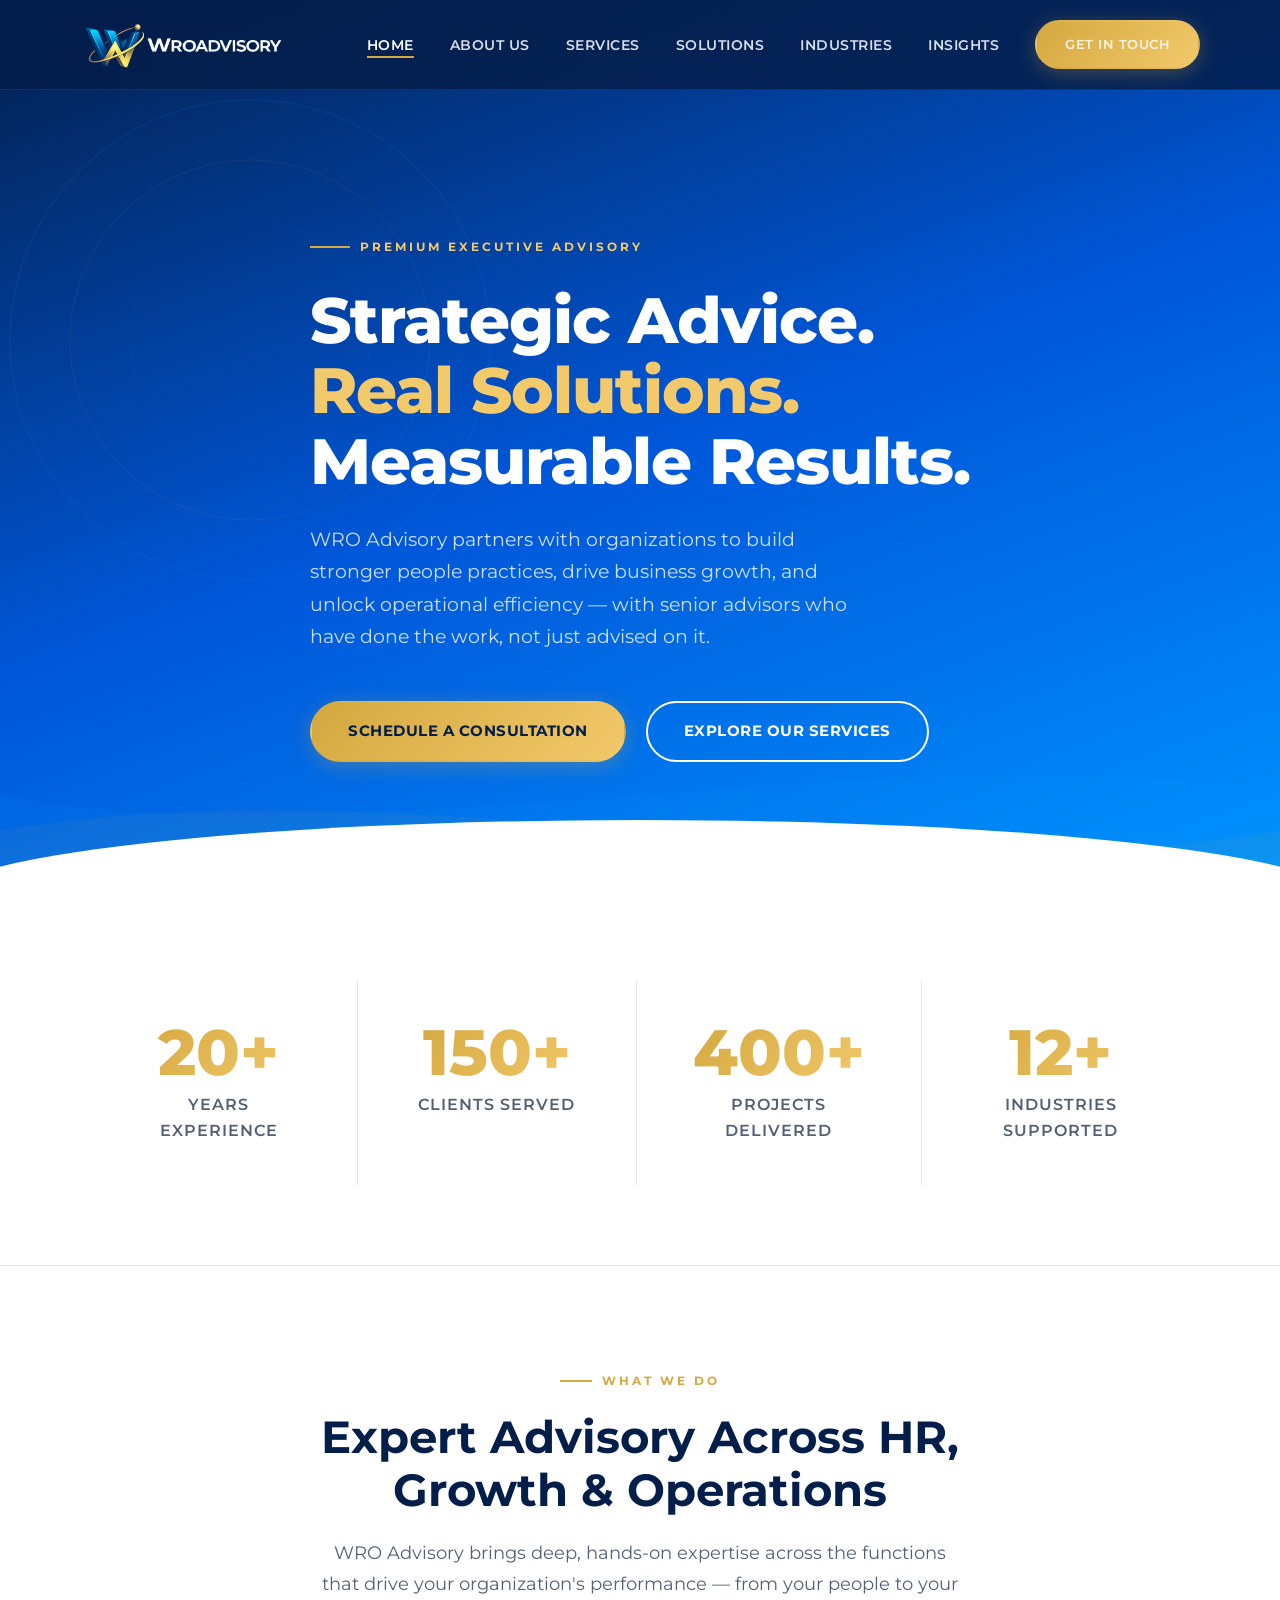
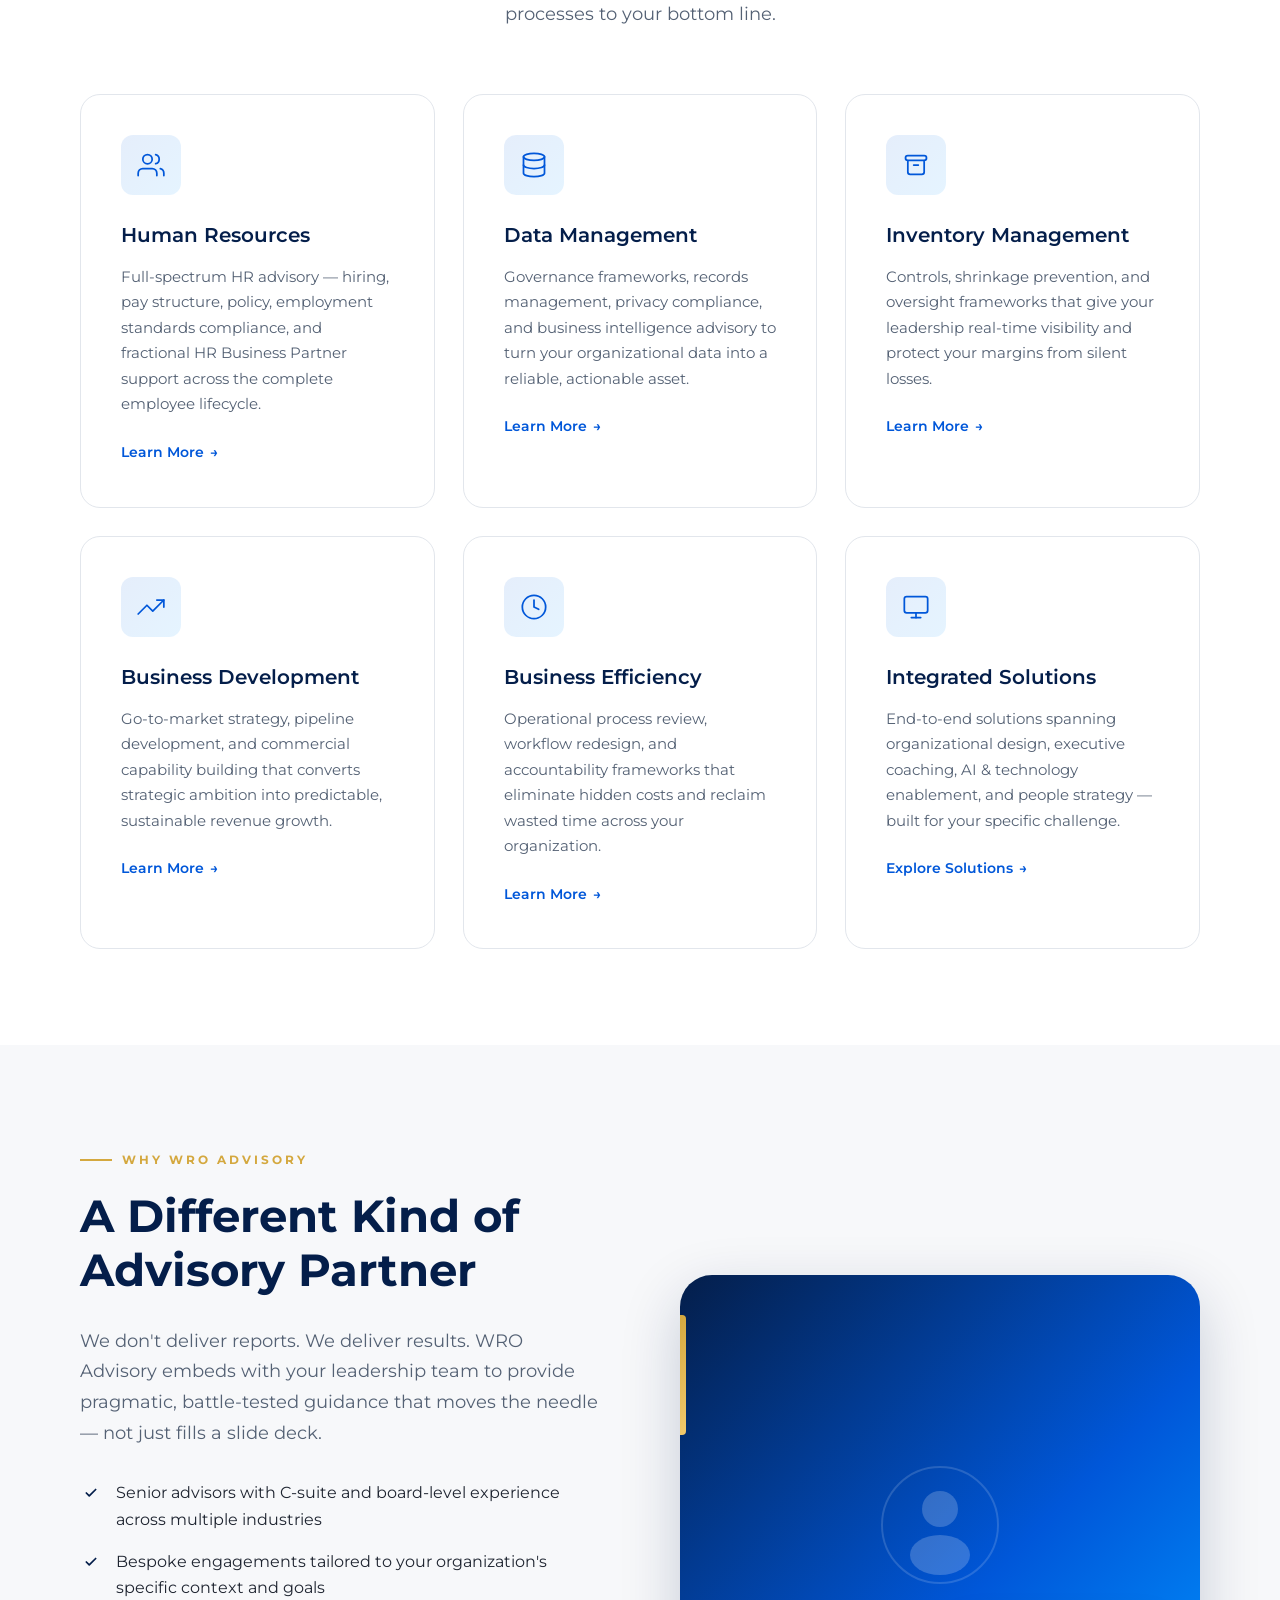
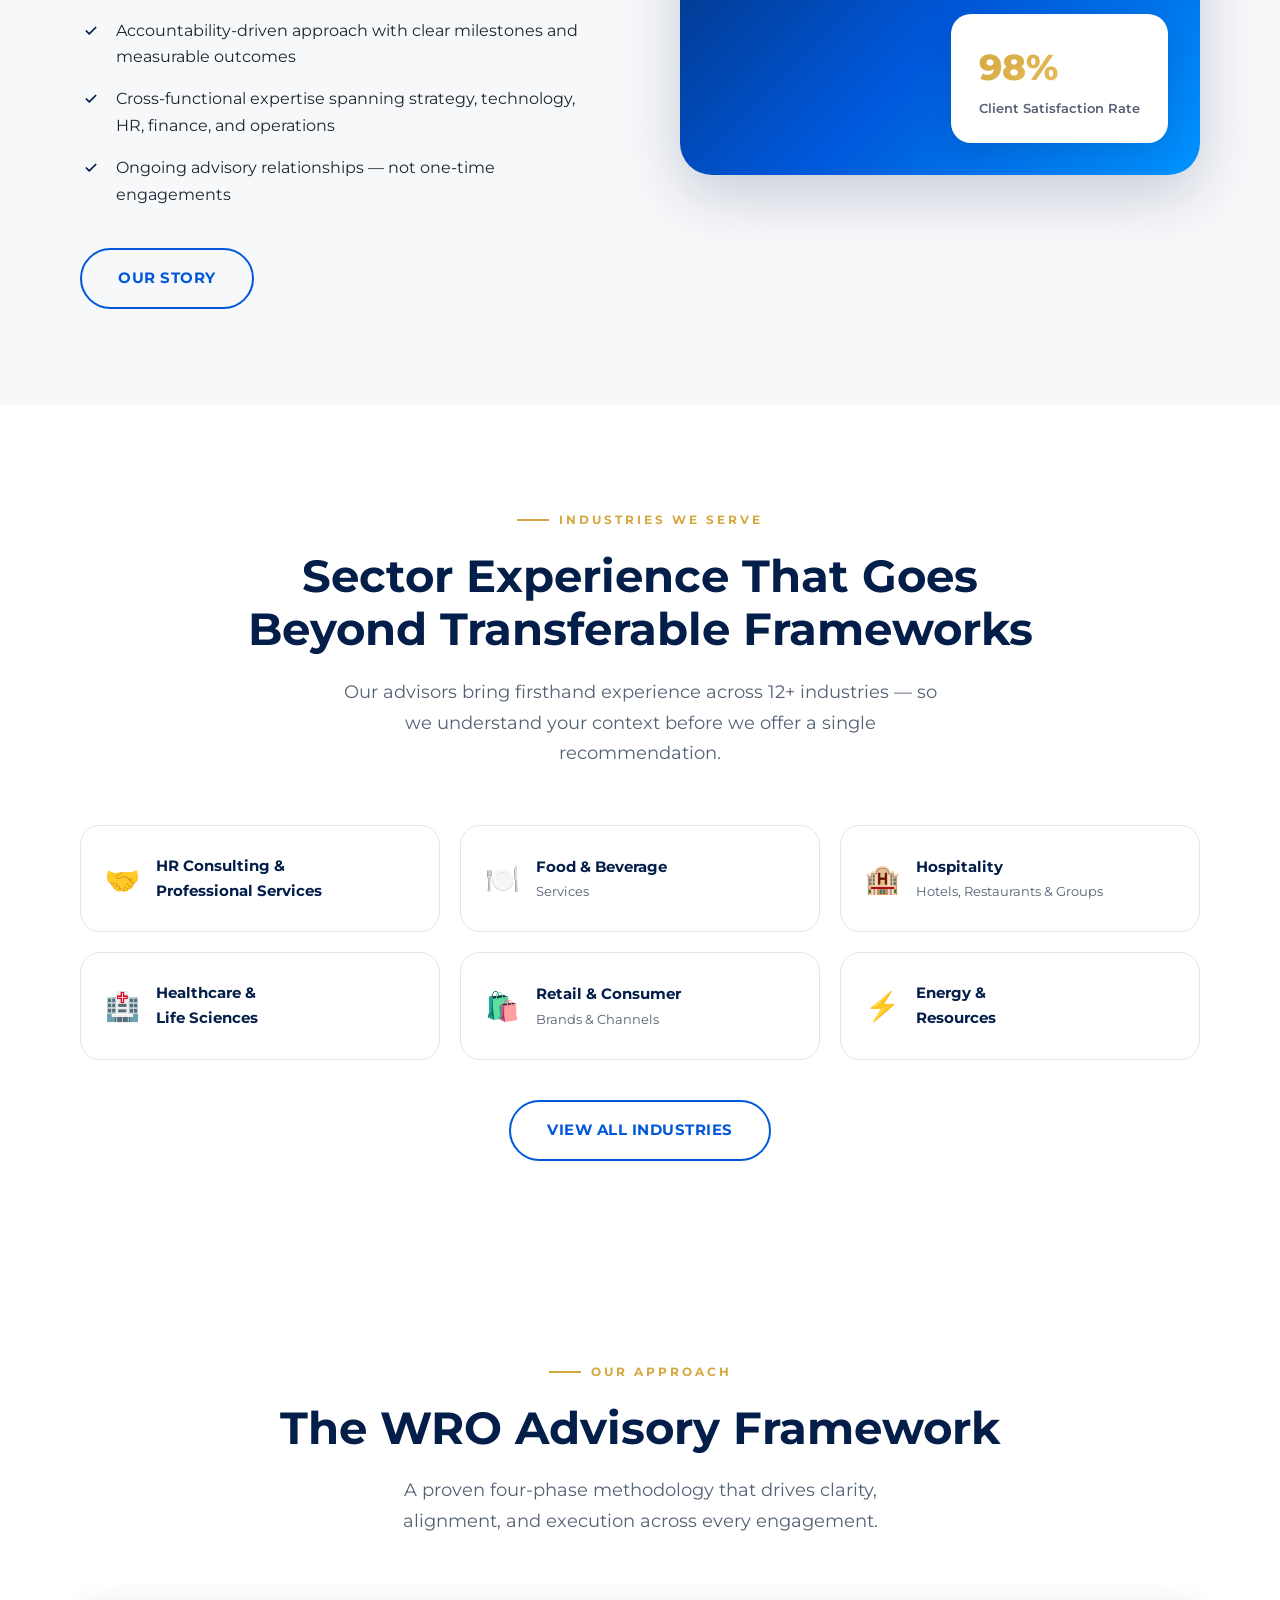
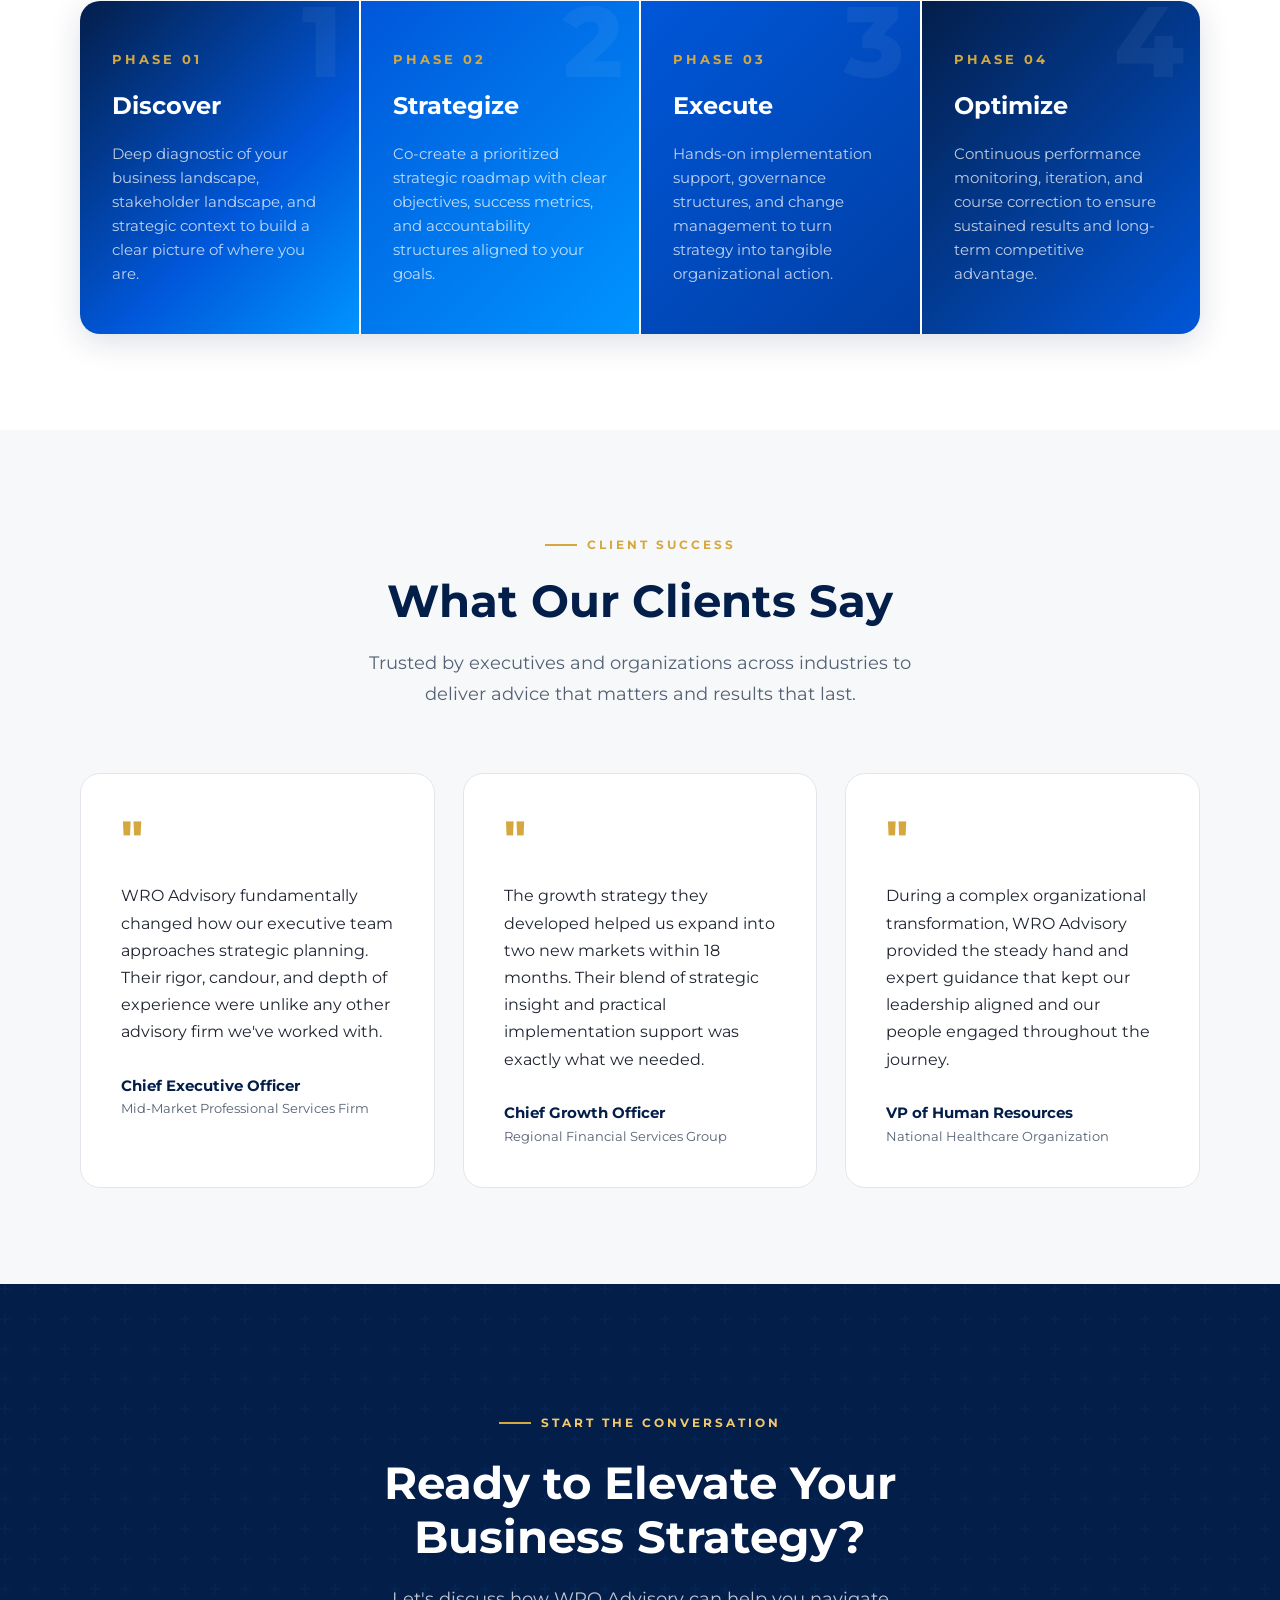
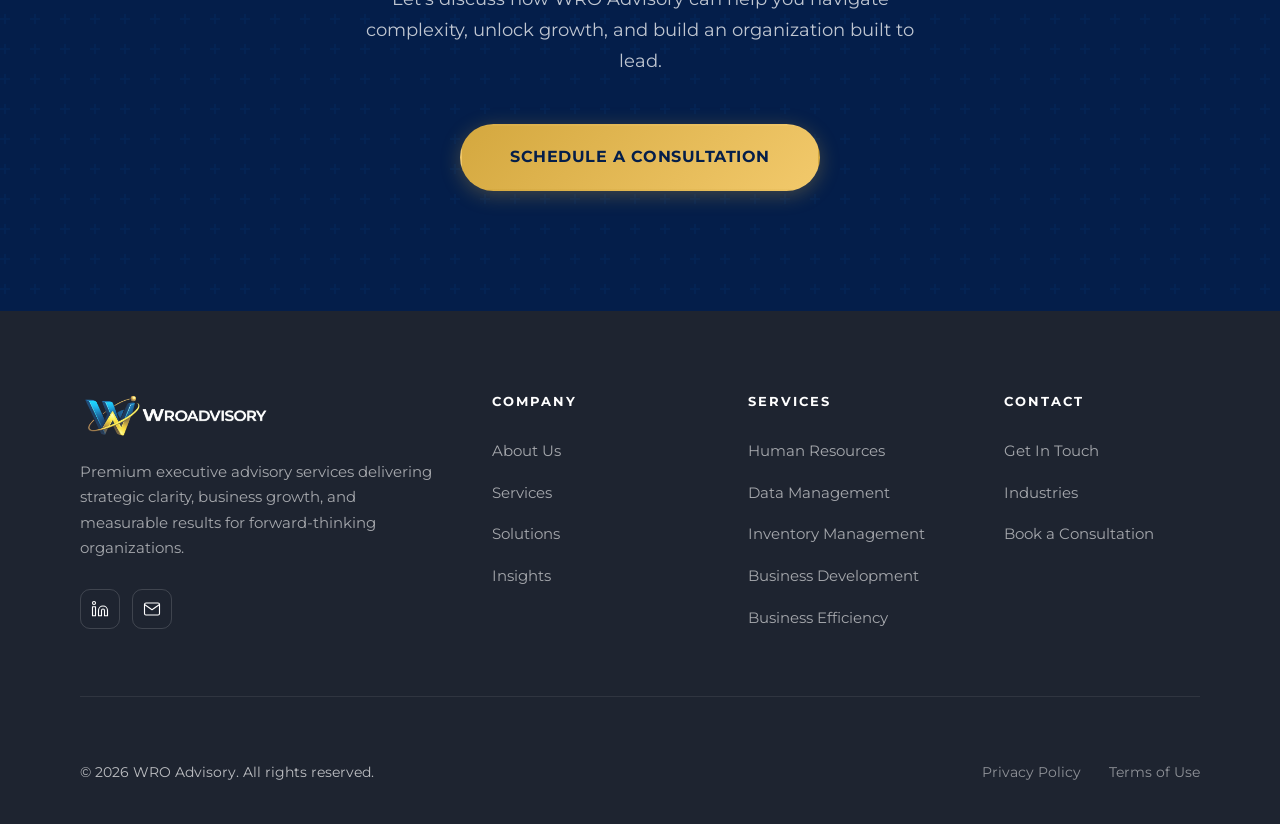
==== commit 1d861d18: "feat: Phase 2 post-publish fixes and optimizations - Delete unused logo.jpeg (284 KB duplicate) - Co" ====
--- a/index.html
+++ b/index.html
@@ -13,7 +13,7 @@
   <nav class="nav">
     <div class="container nav__inner">
       <a href="index.html" class="nav__logo">
-        <img src="logo.png" alt="WRO Advisory">
+        <img src="logo.webp" alt="WRO Advisory">
       </a>
       <ul class="nav__links">
         <li><a href="index.html">Home</a></li>
@@ -342,10 +342,10 @@
     <div class="container">
       <div class="footer__top">
         <div class="footer__brand">
-          <img src="logo.png" alt="WRO Advisory">
+          <img src="logo.webp" alt="WRO Advisory">
           <p class="footer__tagline">Premium executive advisory services delivering strategic clarity, business growth, and measurable results for forward-thinking organizations.</p>
           <div class="footer__socials">
-            <a href="#" aria-label="LinkedIn">
+            <a href="https://www.linkedin.com/in/victor-wroblewski-m-h-r/" aria-label="LinkedIn" target="_blank" rel="noopener noreferrer">
               <svg viewBox="0 0 24 24" fill="none" stroke-width="1.5" stroke-linecap="round" stroke-linejoin="round">
                 <path d="M16 8a6 6 0 0 1 6 6v7h-4v-7a2 2 0 0 0-2-2 2 2 0 0 0-2 2v7h-4v-7a6 6 0 0 1 6-6z"/>
                 <rect x="2" y="9" width="4" height="12"/><circle cx="4" cy="4" r="2"/>
@@ -390,8 +390,8 @@
       <div class="footer__bottom">
         <span class="footer__copy">© 2026 WRO Advisory. All rights reserved.</span>
         <div class="footer__bottom-links">
-          <a href="#">Privacy Policy</a>
-          <a href="#">Terms of Use</a>
+          <a href="privacy.html">Privacy Policy</a>
+          <a href="terms.html">Terms of Use</a>
         </div>
       </div>
     </div>
--- a/assets/css/styles.css
+++ b/assets/css/styles.css
@@ -327,7 +327,6 @@
 .hero__bg {
   position: absolute;
   inset: 0;
-  background-image: url('../img/skyline-overlay.jpg');
   background-size: cover;
   background-position: center bottom;
   opacity: 0.12;
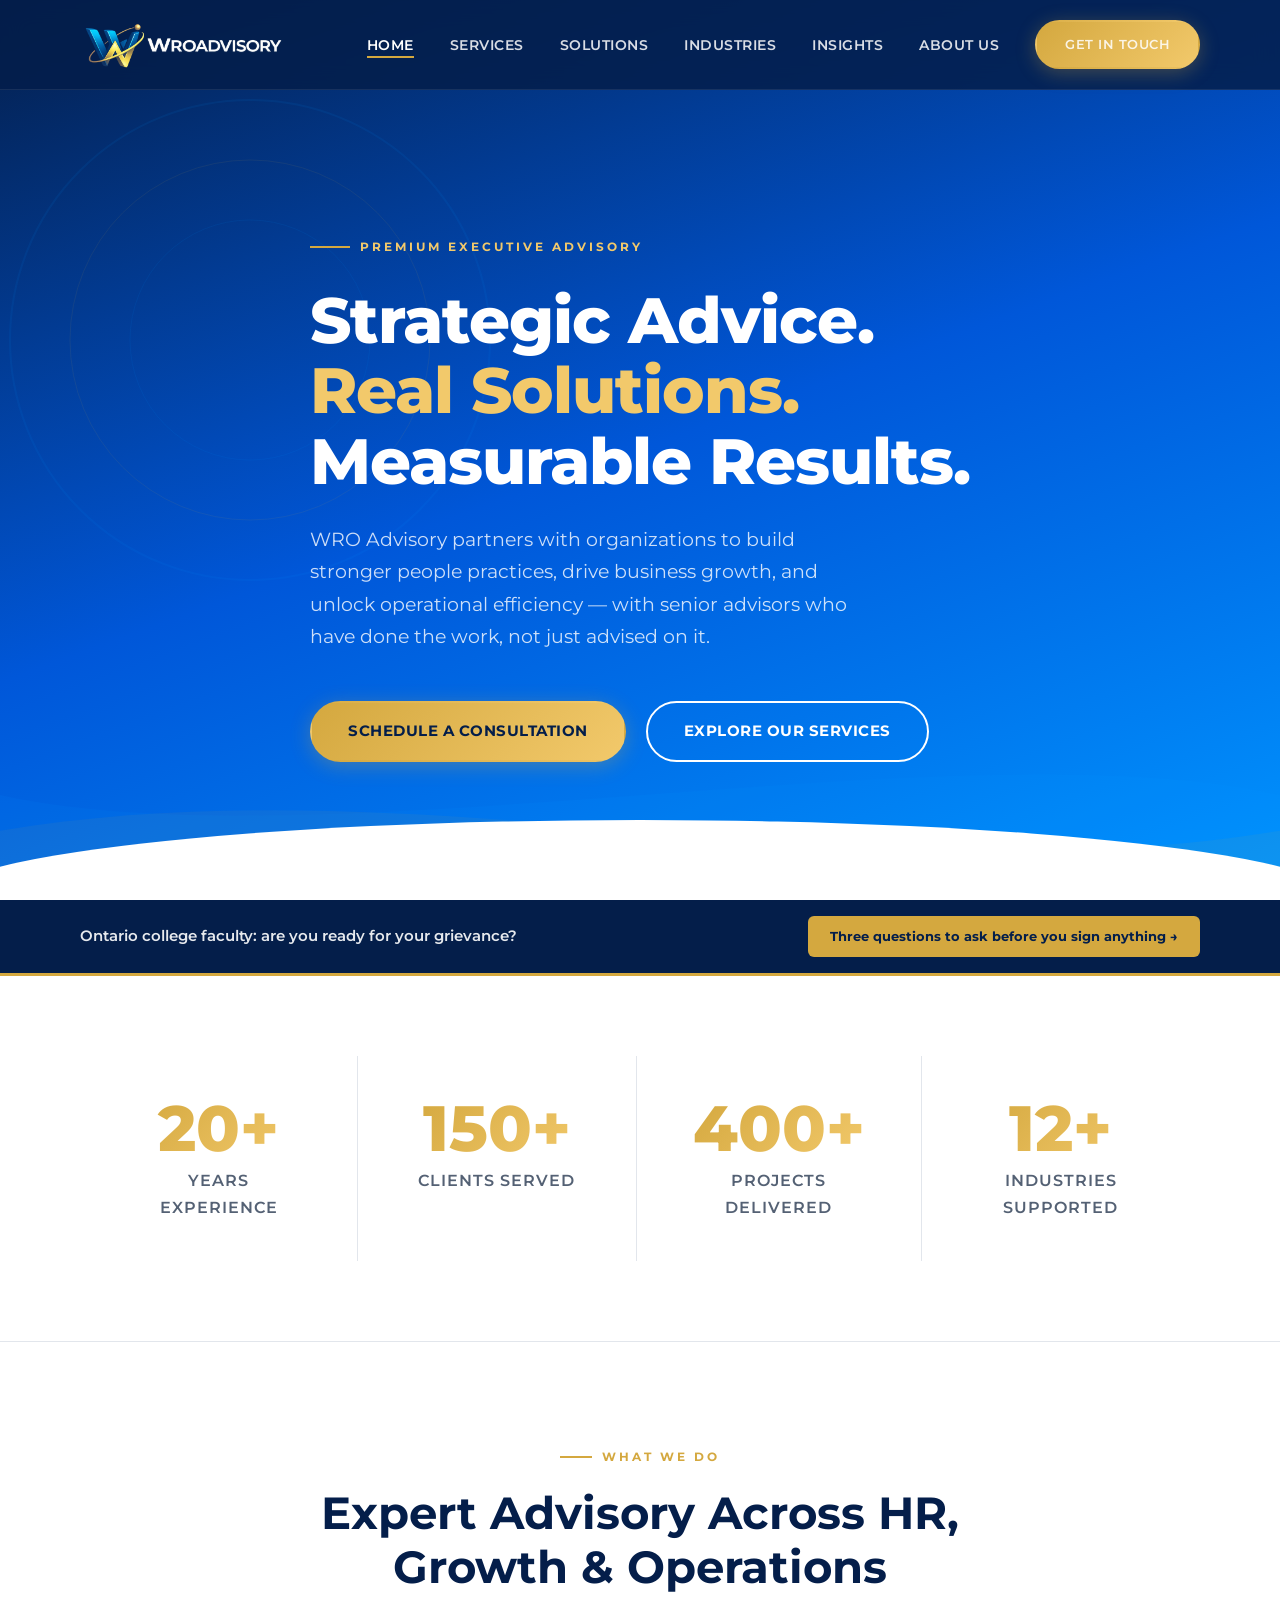
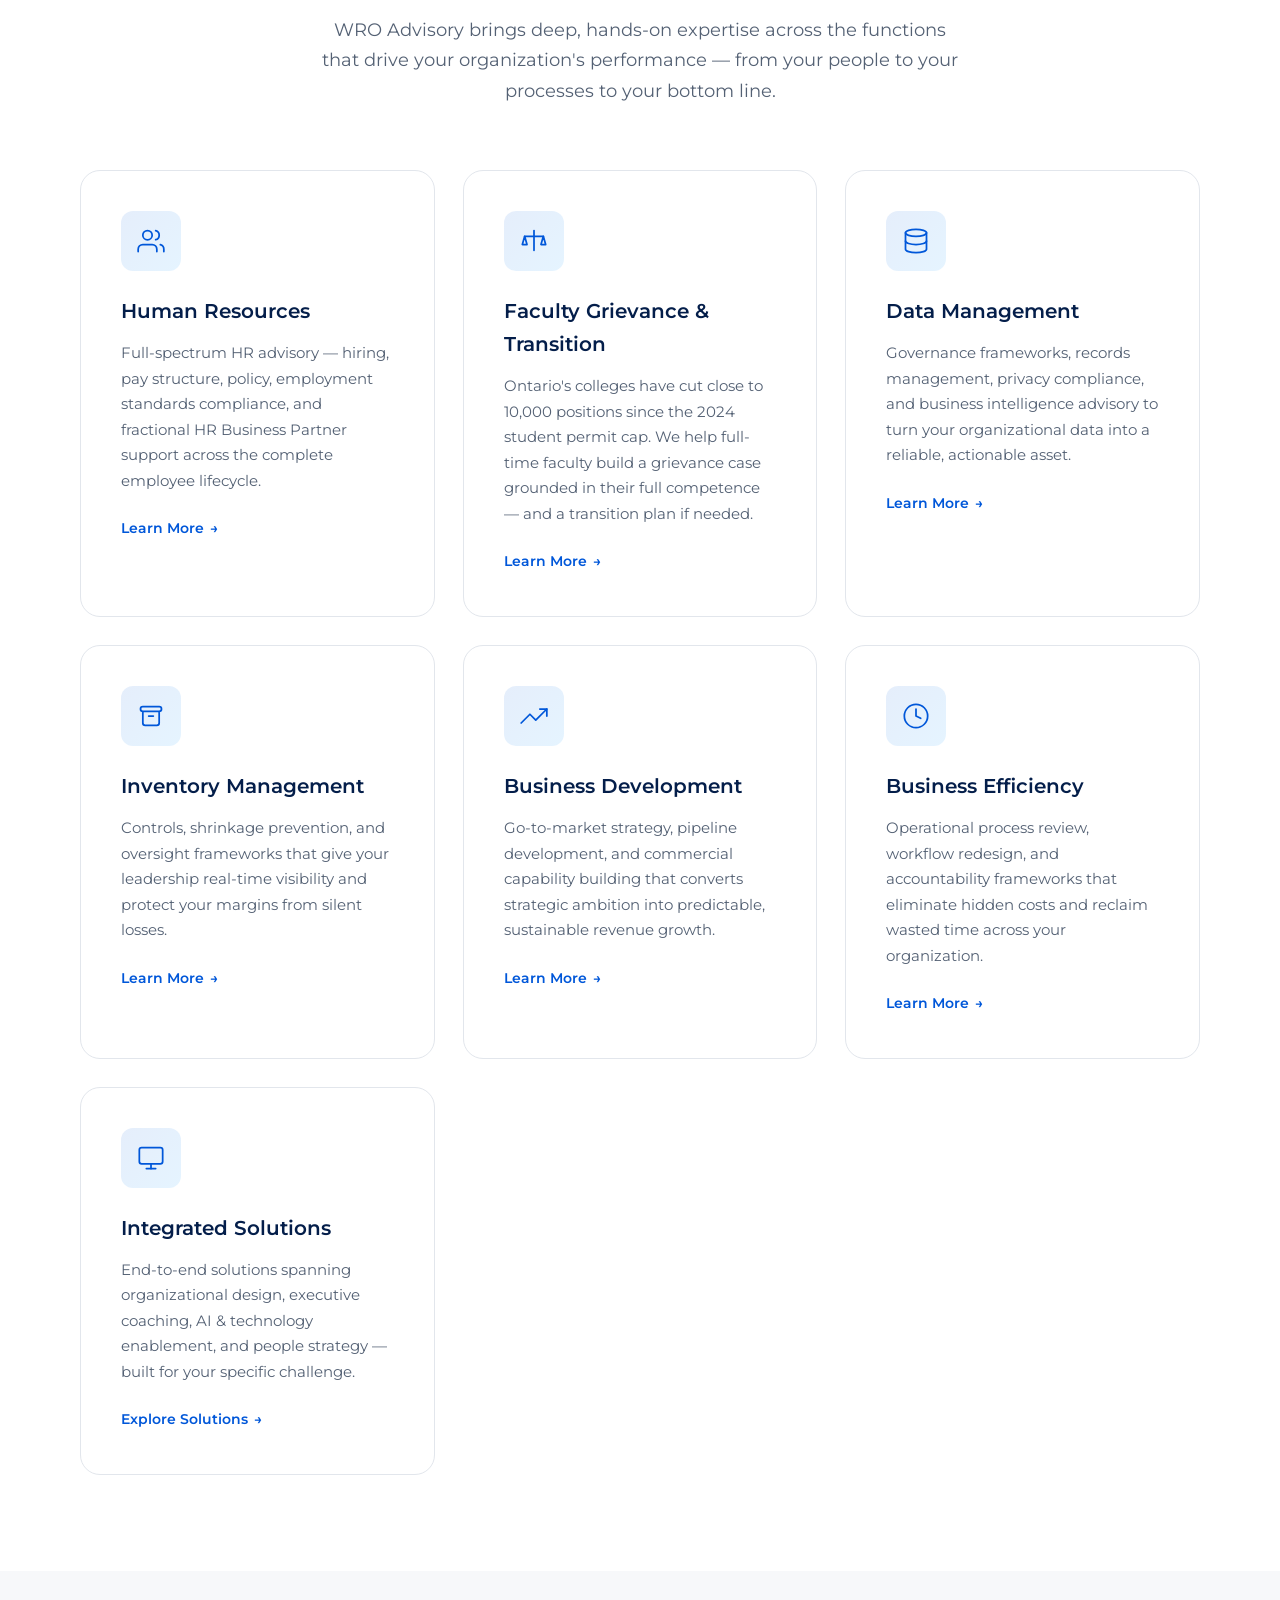
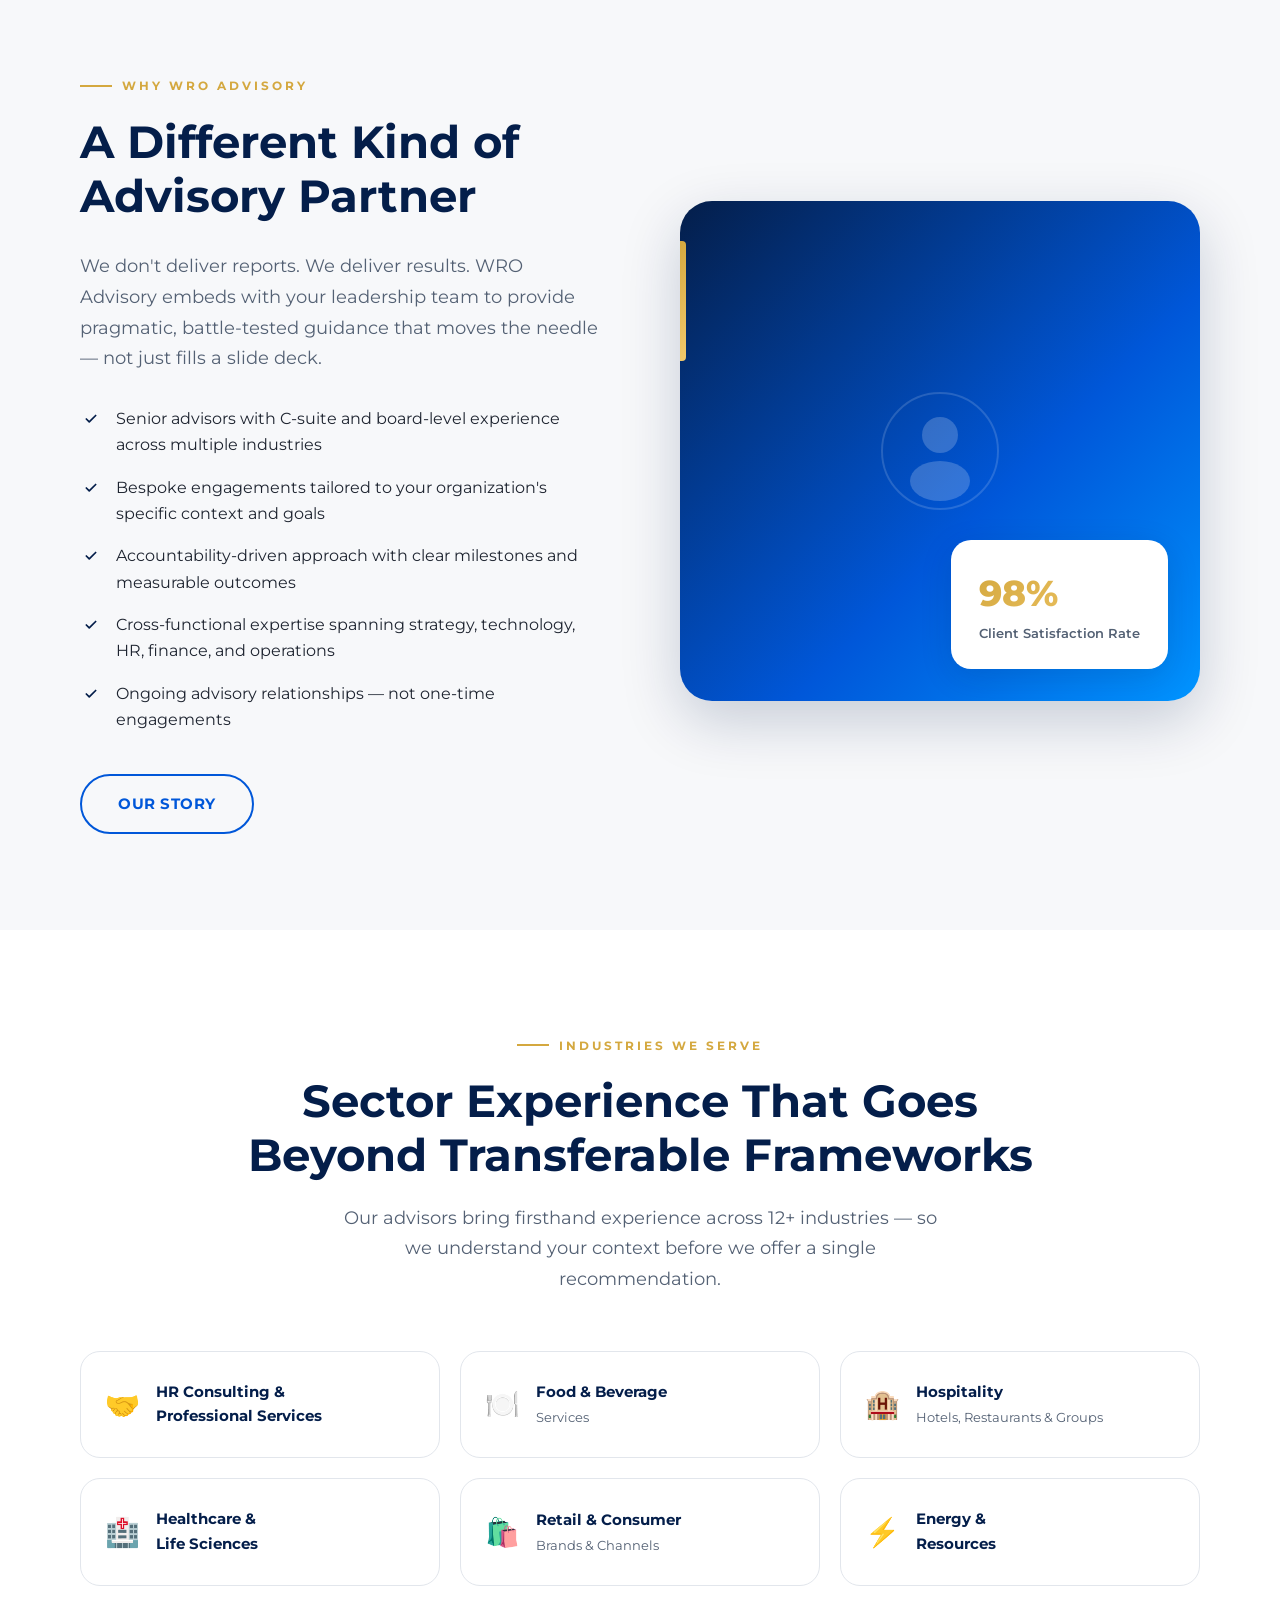
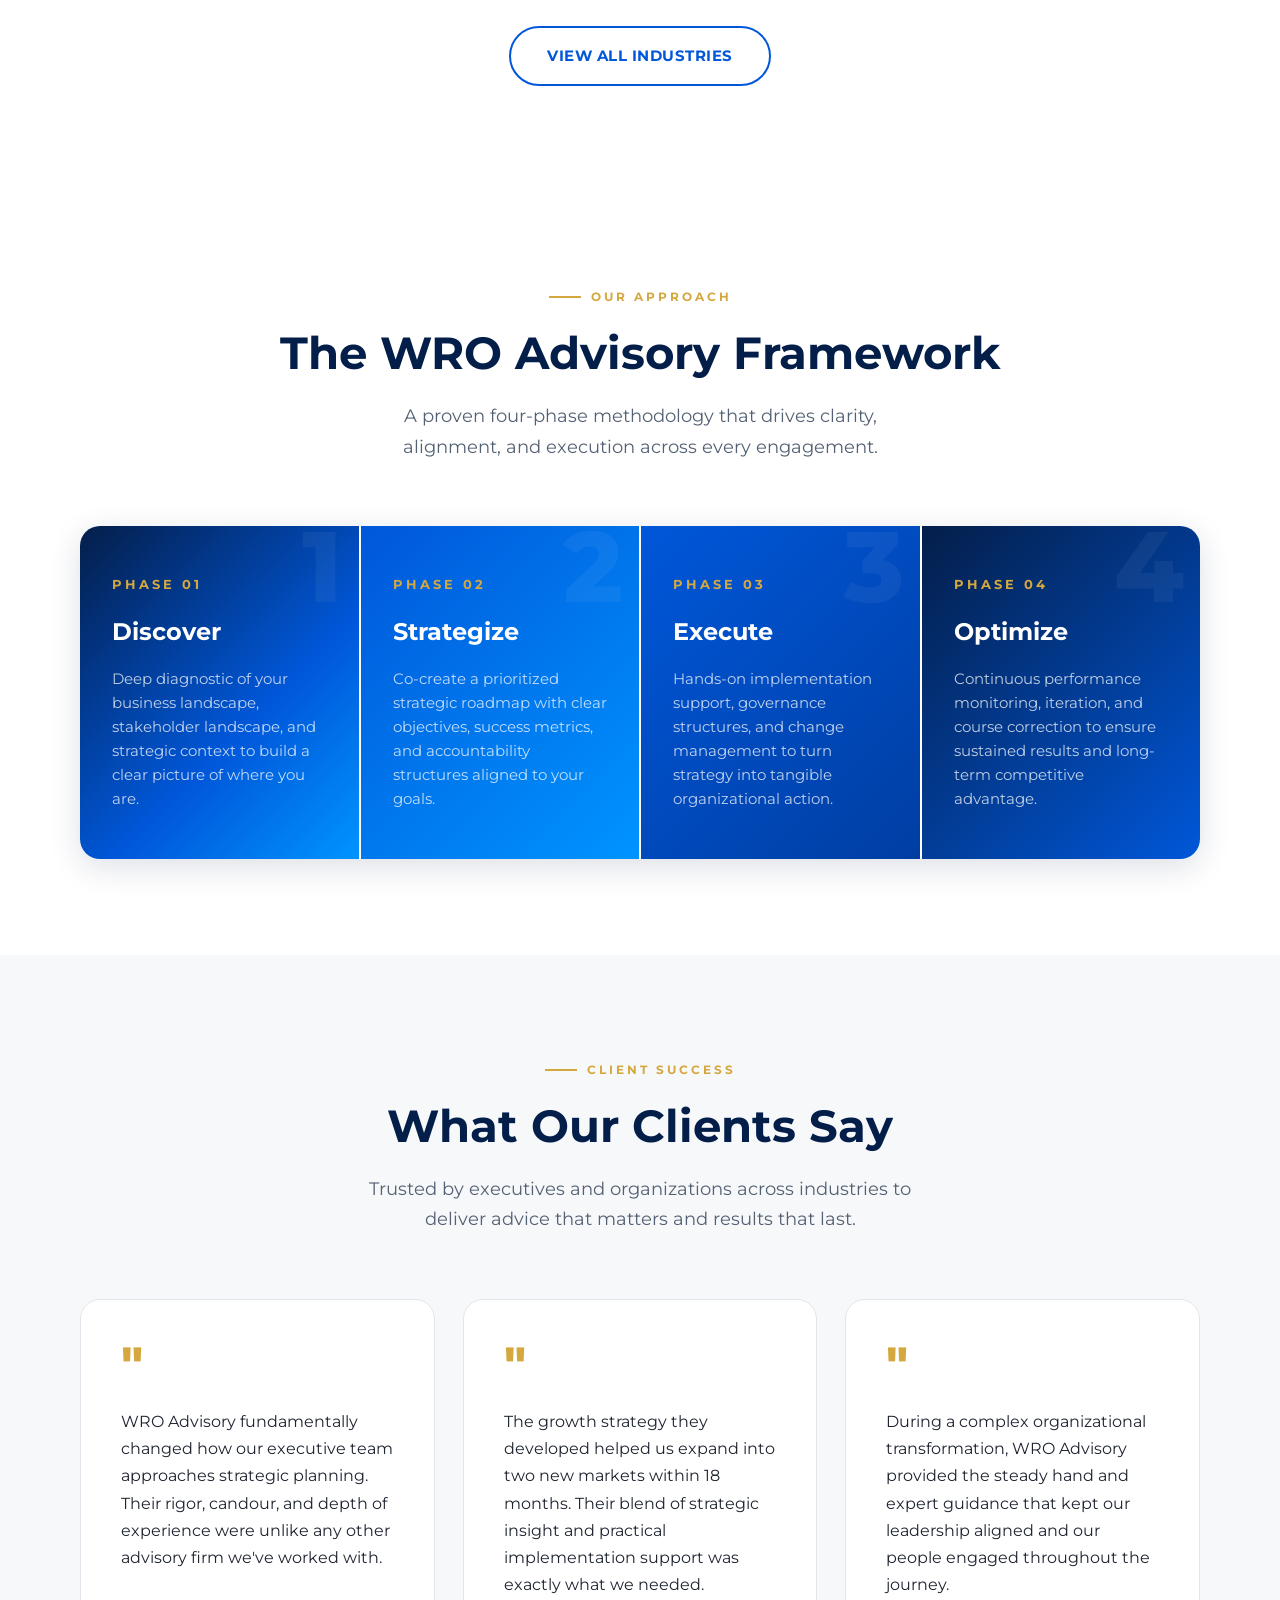
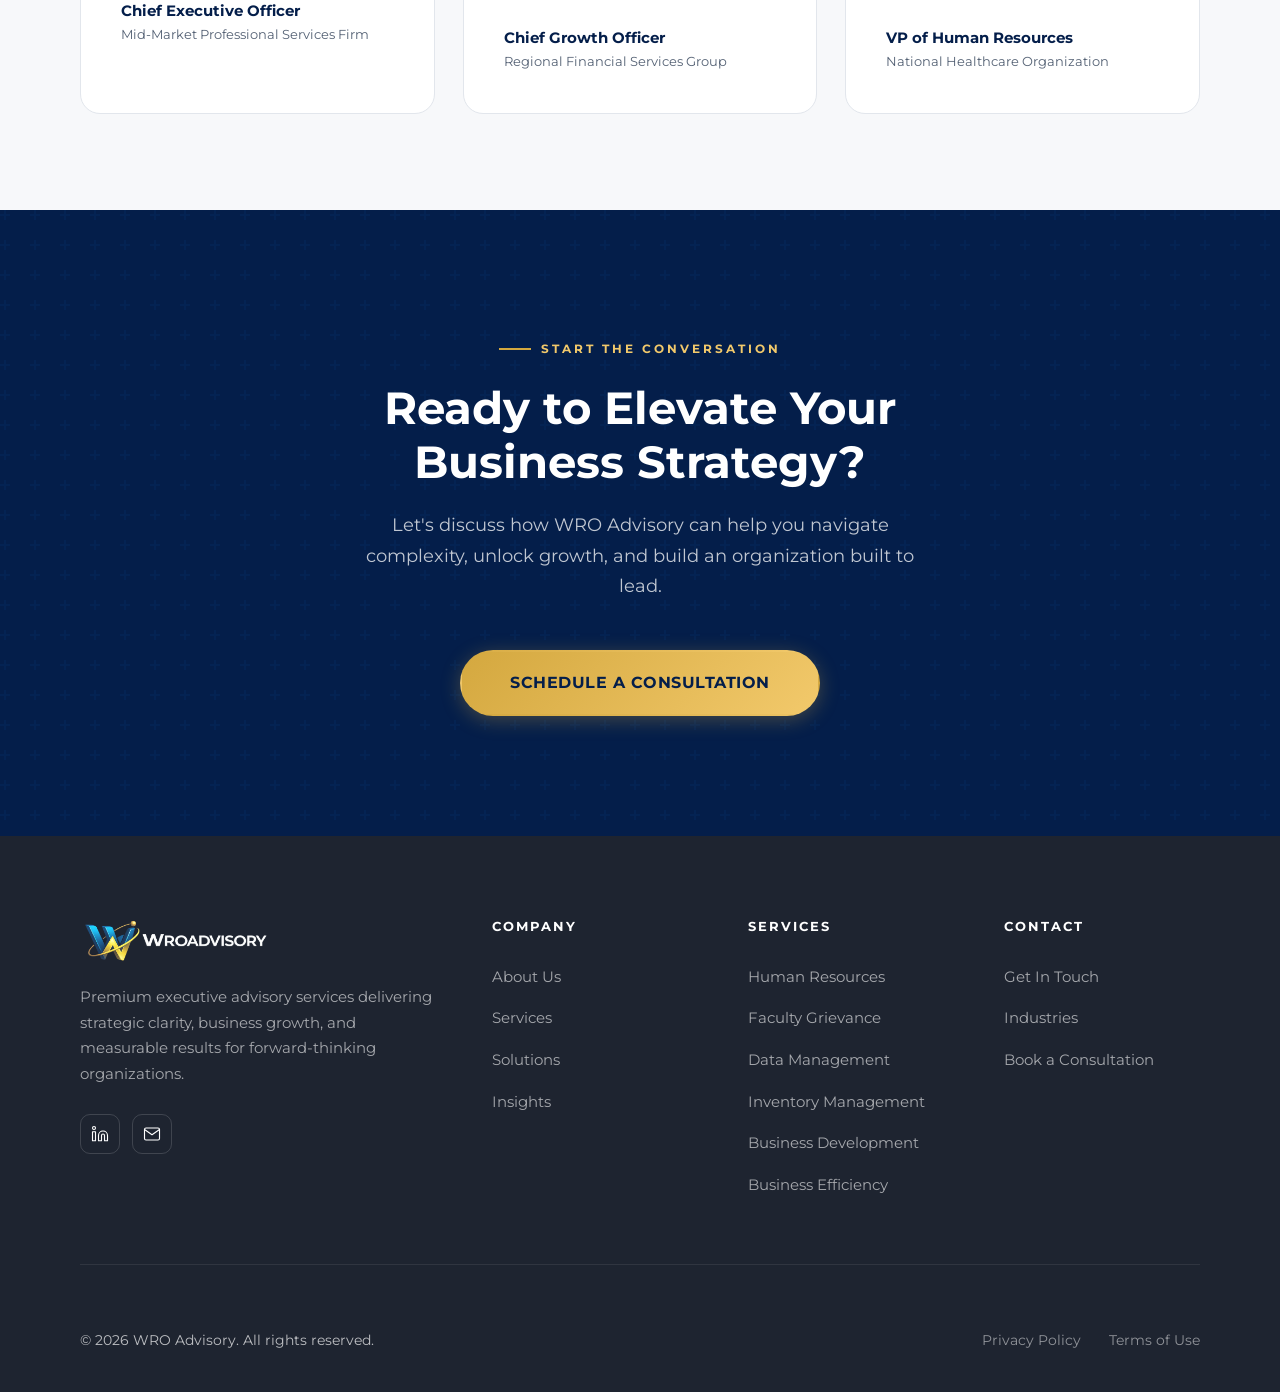
==== commit a4a91719: "feat: Phase 2 post-publish fixes and optimizations - Add Faculty Grievance & Career Transition Advis" ====
--- a/index.html
+++ b/index.html
@@ -17,11 +17,11 @@
       </a>
       <ul class="nav__links">
         <li><a href="index.html">Home</a></li>
-        <li><a href="about.html">About Us</a></li>
         <li><a href="services.html">Services</a></li>
         <li><a href="solutions.html">Solutions</a></li>
         <li><a href="industries.html">Industries</a></li>
         <li><a href="insights.html">Insights</a></li>
+        <li><a href="about.html">About Us</a></li>
         <li><a href="contact.html" class="btn btn--primary" style="padding:12px 28px;font-size:13px;">Get In Touch</a></li>
       </ul>
       <div class="nav__hamburger" aria-label="Toggle menu">
@@ -59,6 +59,14 @@
     <div class="hero__curve"></div>
   </section>
 
+  <!-- ===== ANNOUNCEMENT BANNER ===== -->
+  <div style="background:var(--navy);border-bottom:3px solid var(--gold);padding:16px 0;">
+    <div class="container" style="display:flex;align-items:center;justify-content:space-between;gap:16px;flex-wrap:wrap;">
+      <span style="color:rgba(255,255,255,0.9);font-size:15px;font-weight:600;">Ontario college faculty: are you ready for your grievance?</span>
+      <a href="faculty-grievance.html" style="background:var(--gold);color:var(--navy);font-weight:700;font-size:13px;padding:10px 22px;border-radius:6px;white-space:nowrap;text-decoration:none;flex-shrink:0;">Three questions to ask before you sign anything &rarr;</a>
+    </div>
+  </div>
+
   <!-- ===== TRUST INDICATORS ===== -->
   <section class="trust-bar">
     <div class="container">
@@ -112,8 +120,19 @@
           <p class="text-slate" style="font-size:15px;">Full-spectrum HR advisory — hiring, pay structure, policy, employment standards compliance, and fractional HR Business Partner support across the complete employee lifecycle.</p>
           <a href="services.html" style="display:inline-flex;align-items:center;gap:6px;color:var(--royal-blue);font-weight:600;font-size:14px;margin-top:24px;">Learn More <span>→</span></a>
         </div>
-        <!-- Card 2 -->
+        <!-- Card 2 — Faculty Grievance & Transition -->
         <div class="card fade-up fade-up-delay-2">
+          <div class="card__icon">
+            <svg viewBox="0 0 24 24" fill="none" stroke-width="1.5" stroke-linecap="round" stroke-linejoin="round">
+              <line x1="12" y1="3" x2="12" y2="20"/><line x1="4" y1="8" x2="20" y2="8"/><path d="M4 8L2 15h4L4 8z"/><path d="M20 8l-2 7h4l-2-7z"/>
+            </svg>
+          </div>
+          <h4 class="text-navy" style="margin-bottom:12px;">Faculty Grievance &amp; Transition</h4>
+          <p class="text-slate" style="font-size:15px;">Ontario's colleges have cut close to 10,000 positions since the 2024 student permit cap. We help full-time faculty build a grievance case grounded in their full competence — and a transition plan if needed.</p>
+          <a href="faculty-grievance.html" style="display:inline-flex;align-items:center;gap:6px;color:var(--royal-blue);font-weight:600;font-size:14px;margin-top:24px;">Learn More <span>→</span></a>
+        </div>
+        <!-- Card 3 -->
+        <div class="card fade-up fade-up-delay-3">
           <div class="card__icon">
             <svg viewBox="0 0 24 24" fill="none" stroke-width="1.5" stroke-linecap="round" stroke-linejoin="round">
               <ellipse cx="12" cy="5" rx="9" ry="3"/><path d="M21 12c0 1.66-4 3-9 3s-9-1.34-9-3"/><path d="M3 5v14c0 1.66 4 3 9 3s9-1.34 9-3V5"/>
@@ -123,8 +142,8 @@
           <p class="text-slate" style="font-size:15px;">Governance frameworks, records management, privacy compliance, and business intelligence advisory to turn your organizational data into a reliable, actionable asset.</p>
           <a href="services.html" style="display:inline-flex;align-items:center;gap:6px;color:var(--royal-blue);font-weight:600;font-size:14px;margin-top:24px;">Learn More <span>→</span></a>
         </div>
-        <!-- Card 3 -->
-        <div class="card fade-up fade-up-delay-3">
+        <!-- Card 4 -->
+        <div class="card fade-up fade-up-delay-1">
           <div class="card__icon">
             <svg viewBox="0 0 24 24" fill="none" stroke-width="1.5" stroke-linecap="round" stroke-linejoin="round">
               <path d="M5 8h14M5 8a2 2 0 0 1 0-4h14a2 2 0 0 1 0 4M5 8v10a2 2 0 0 0 2 2h10a2 2 0 0 0 2-2V8m-9 4h4"/>
@@ -134,8 +153,8 @@
           <p class="text-slate" style="font-size:15px;">Controls, shrinkage prevention, and oversight frameworks that give your leadership real-time visibility and protect your margins from silent losses.</p>
           <a href="services.html" style="display:inline-flex;align-items:center;gap:6px;color:var(--royal-blue);font-weight:600;font-size:14px;margin-top:24px;">Learn More <span>→</span></a>
         </div>
-        <!-- Card 4 -->
-        <div class="card fade-up fade-up-delay-1">
+        <!-- Card 5 -->
+        <div class="card fade-up fade-up-delay-2">
           <div class="card__icon">
             <svg viewBox="0 0 24 24" fill="none" stroke-width="1.5" stroke-linecap="round" stroke-linejoin="round">
               <polyline points="23 6 13.5 15.5 8.5 10.5 1 18"/><polyline points="17 6 23 6 23 12"/>
@@ -145,8 +164,8 @@
           <p class="text-slate" style="font-size:15px;">Go-to-market strategy, pipeline development, and commercial capability building that converts strategic ambition into predictable, sustainable revenue growth.</p>
           <a href="services.html" style="display:inline-flex;align-items:center;gap:6px;color:var(--royal-blue);font-weight:600;font-size:14px;margin-top:24px;">Learn More <span>→</span></a>
         </div>
-        <!-- Card 5 -->
-        <div class="card fade-up fade-up-delay-2">
+        <!-- Card 6 -->
+        <div class="card fade-up fade-up-delay-3">
           <div class="card__icon">
             <svg viewBox="0 0 24 24" fill="none" stroke-width="1.5" stroke-linecap="round" stroke-linejoin="round">
               <circle cx="12" cy="12" r="10"/><polyline points="12 6 12 12 16 14"/>
@@ -156,15 +175,15 @@
           <p class="text-slate" style="font-size:15px;">Operational process review, workflow redesign, and accountability frameworks that eliminate hidden costs and reclaim wasted time across your organization.</p>
           <a href="services.html" style="display:inline-flex;align-items:center;gap:6px;color:var(--royal-blue);font-weight:600;font-size:14px;margin-top:24px;">Learn More <span>→</span></a>
         </div>
-        <!-- Card 6 -->
-        <div class="card fade-up fade-up-delay-3">
+        <!-- Card 7 -->
+        <div class="card fade-up fade-up-delay-1">
           <div class="card__icon">
             <svg viewBox="0 0 24 24" fill="none" stroke-width="1.5" stroke-linecap="round" stroke-linejoin="round">
               <rect x="2" y="3" width="20" height="14" rx="2" ry="2"/><line x1="8" y1="21" x2="16" y2="21"/><line x1="12" y1="17" x2="12" y2="21"/>
             </svg>
           </div>
           <h4 class="text-navy" style="margin-bottom:12px;">Integrated Solutions</h4>
-          <p class="text-slate" style="font-size:15px;">End-to-end solutions spanning organizational design, executive coaching, AI & technology enablement, and people strategy — built for your specific challenge.</p>
+          <p class="text-slate" style="font-size:15px;">End-to-end solutions spanning organizational design, executive coaching, AI &amp; technology enablement, and people strategy — built for your specific challenge.</p>
           <a href="solutions.html" style="display:inline-flex;align-items:center;gap:6px;color:var(--royal-blue);font-weight:600;font-size:14px;margin-top:24px;">Explore Solutions <span>→</span></a>
         </div>
       </div>
@@ -372,6 +391,7 @@
           <div class="footer__col-title">Services</div>
           <ul class="footer__links">
             <li><a href="services.html">Human Resources</a></li>
+            <li><a href="faculty-grievance.html">Faculty Grievance</a></li>
             <li><a href="services.html">Data Management</a></li>
             <li><a href="services.html">Inventory Management</a></li>
             <li><a href="services.html">Business Development</a></li>
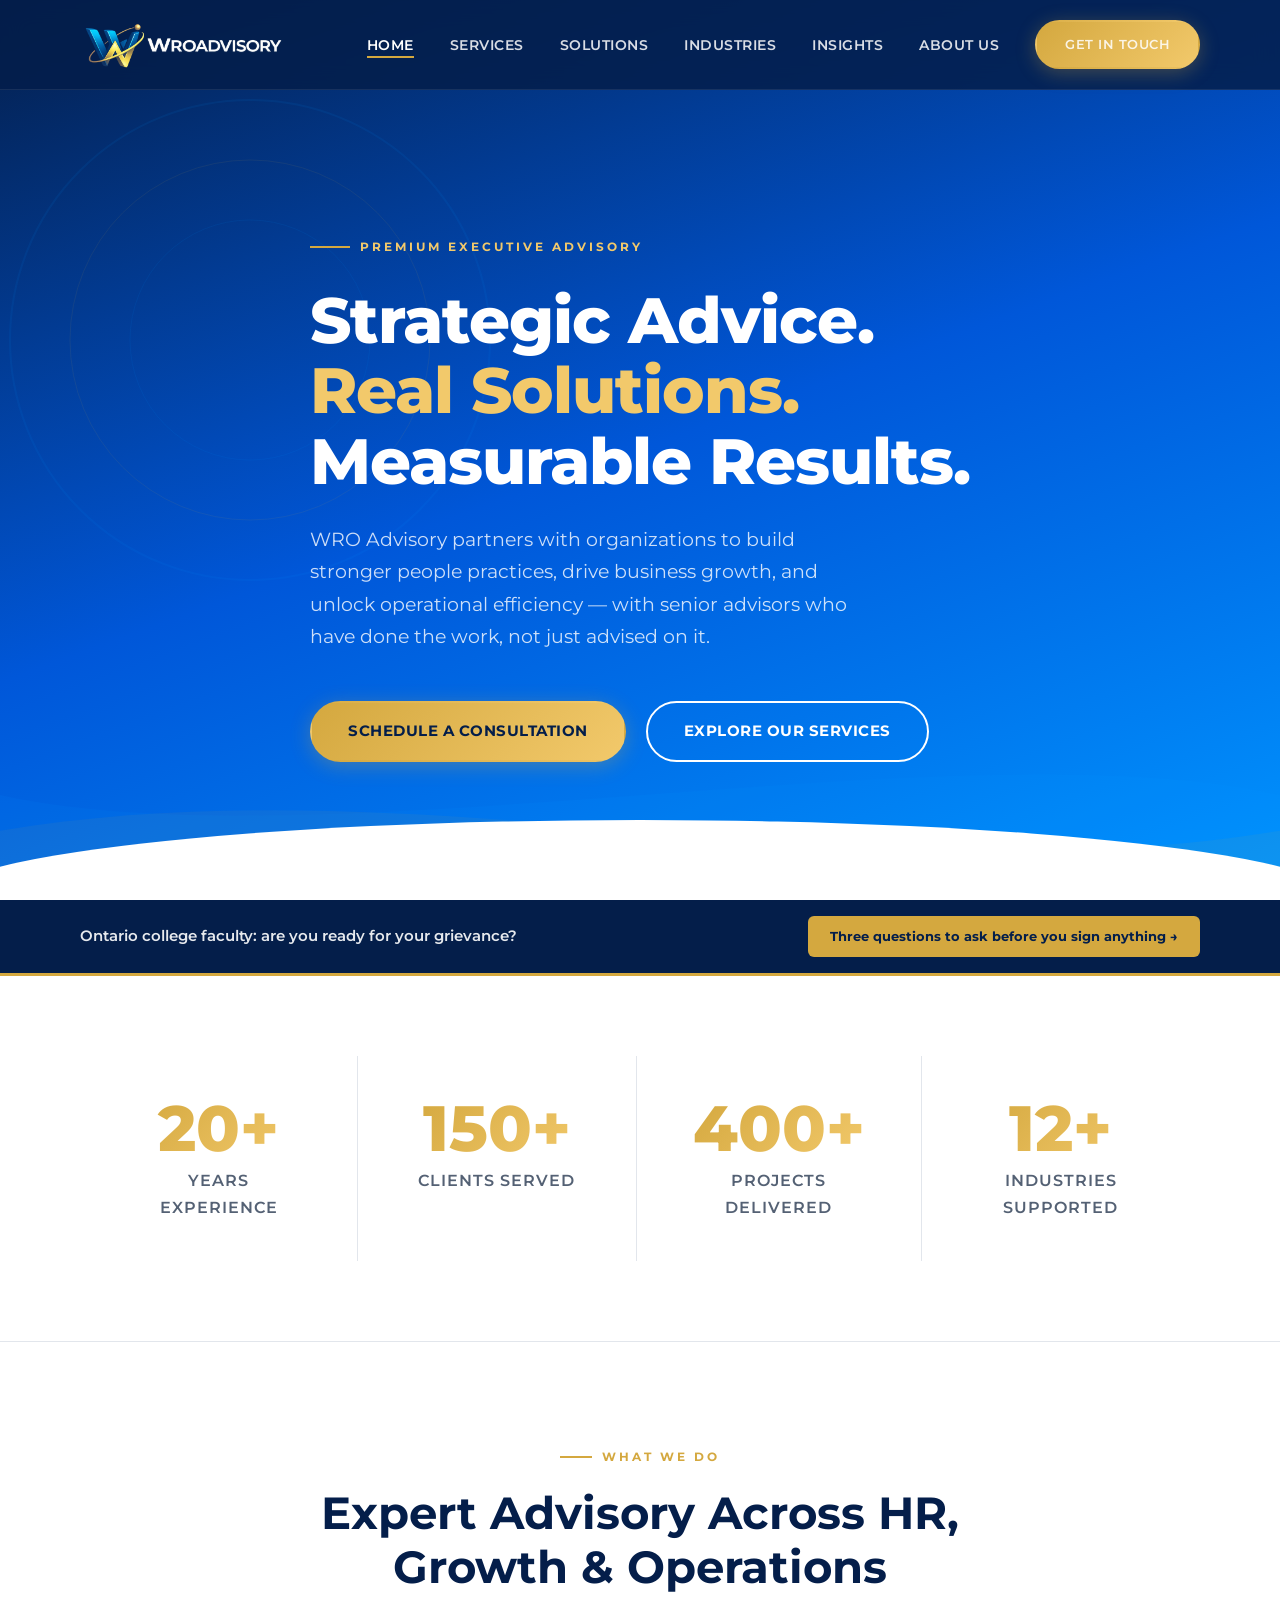
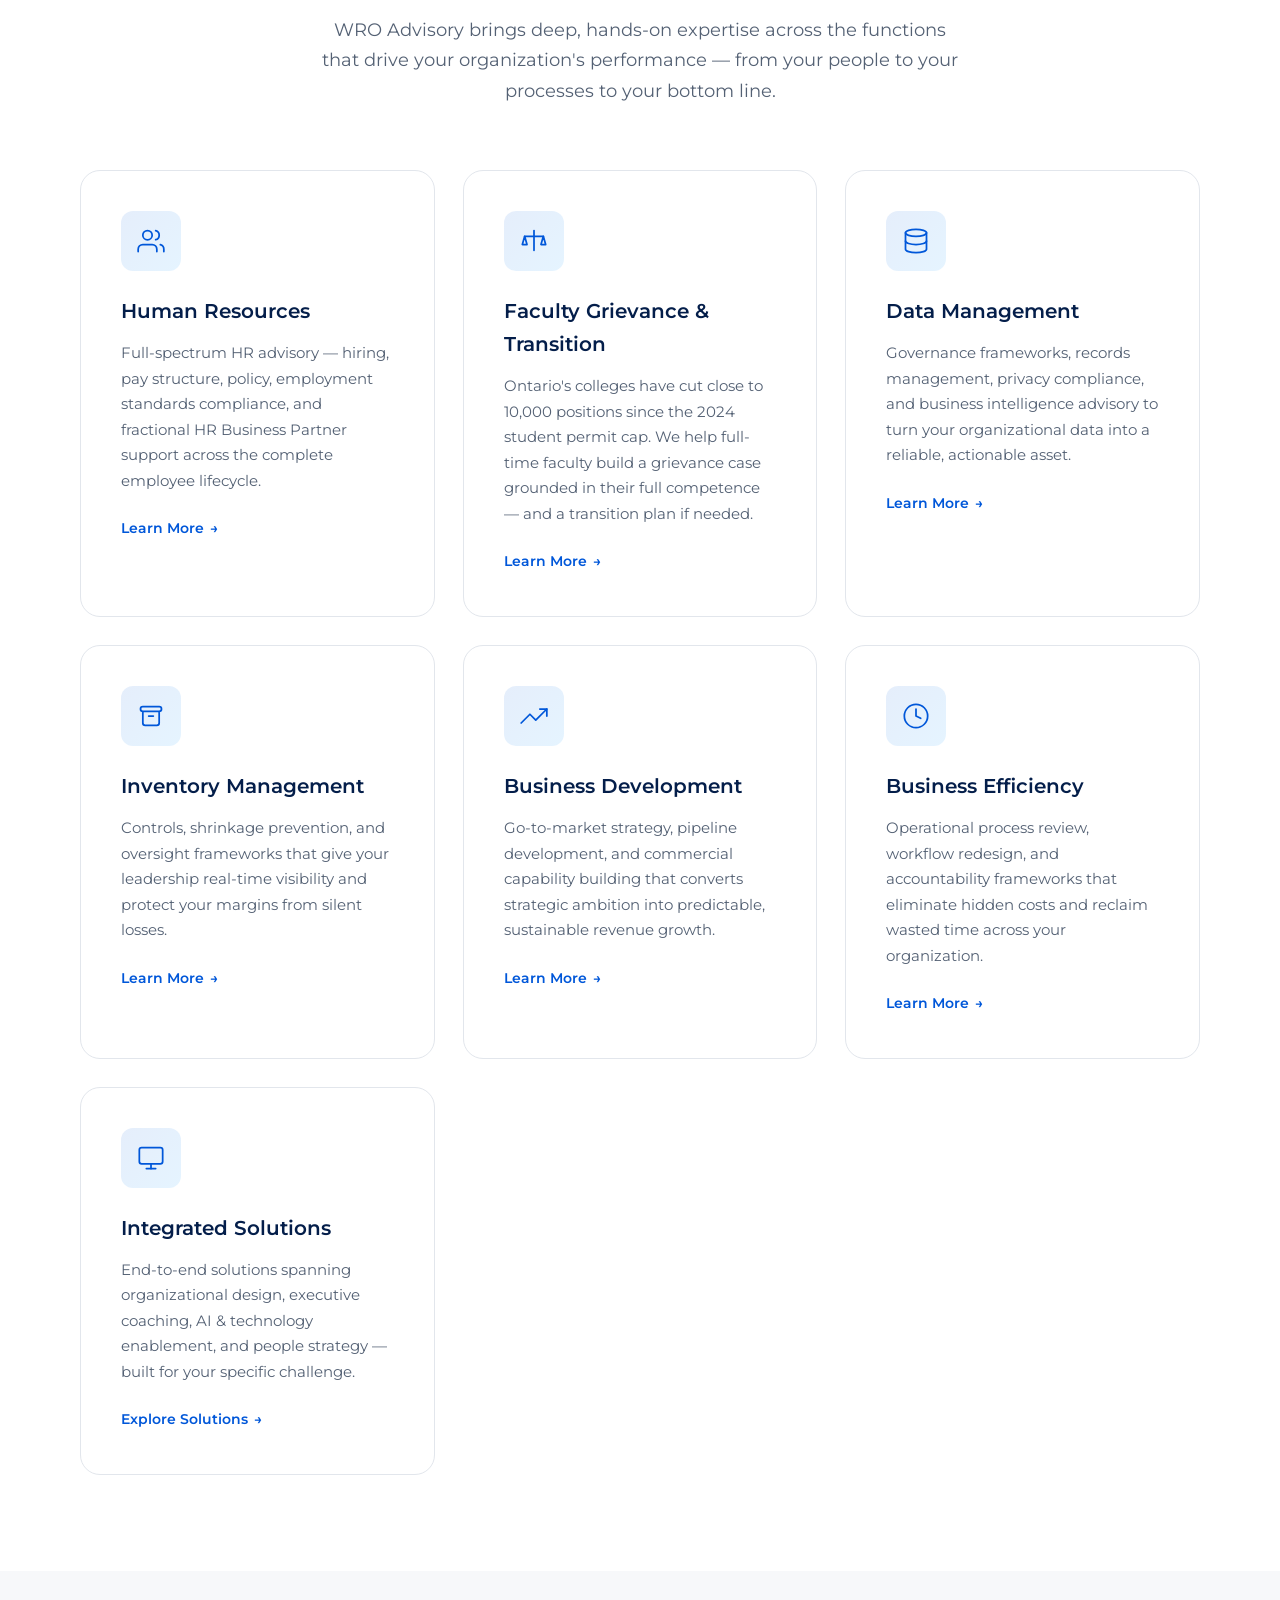
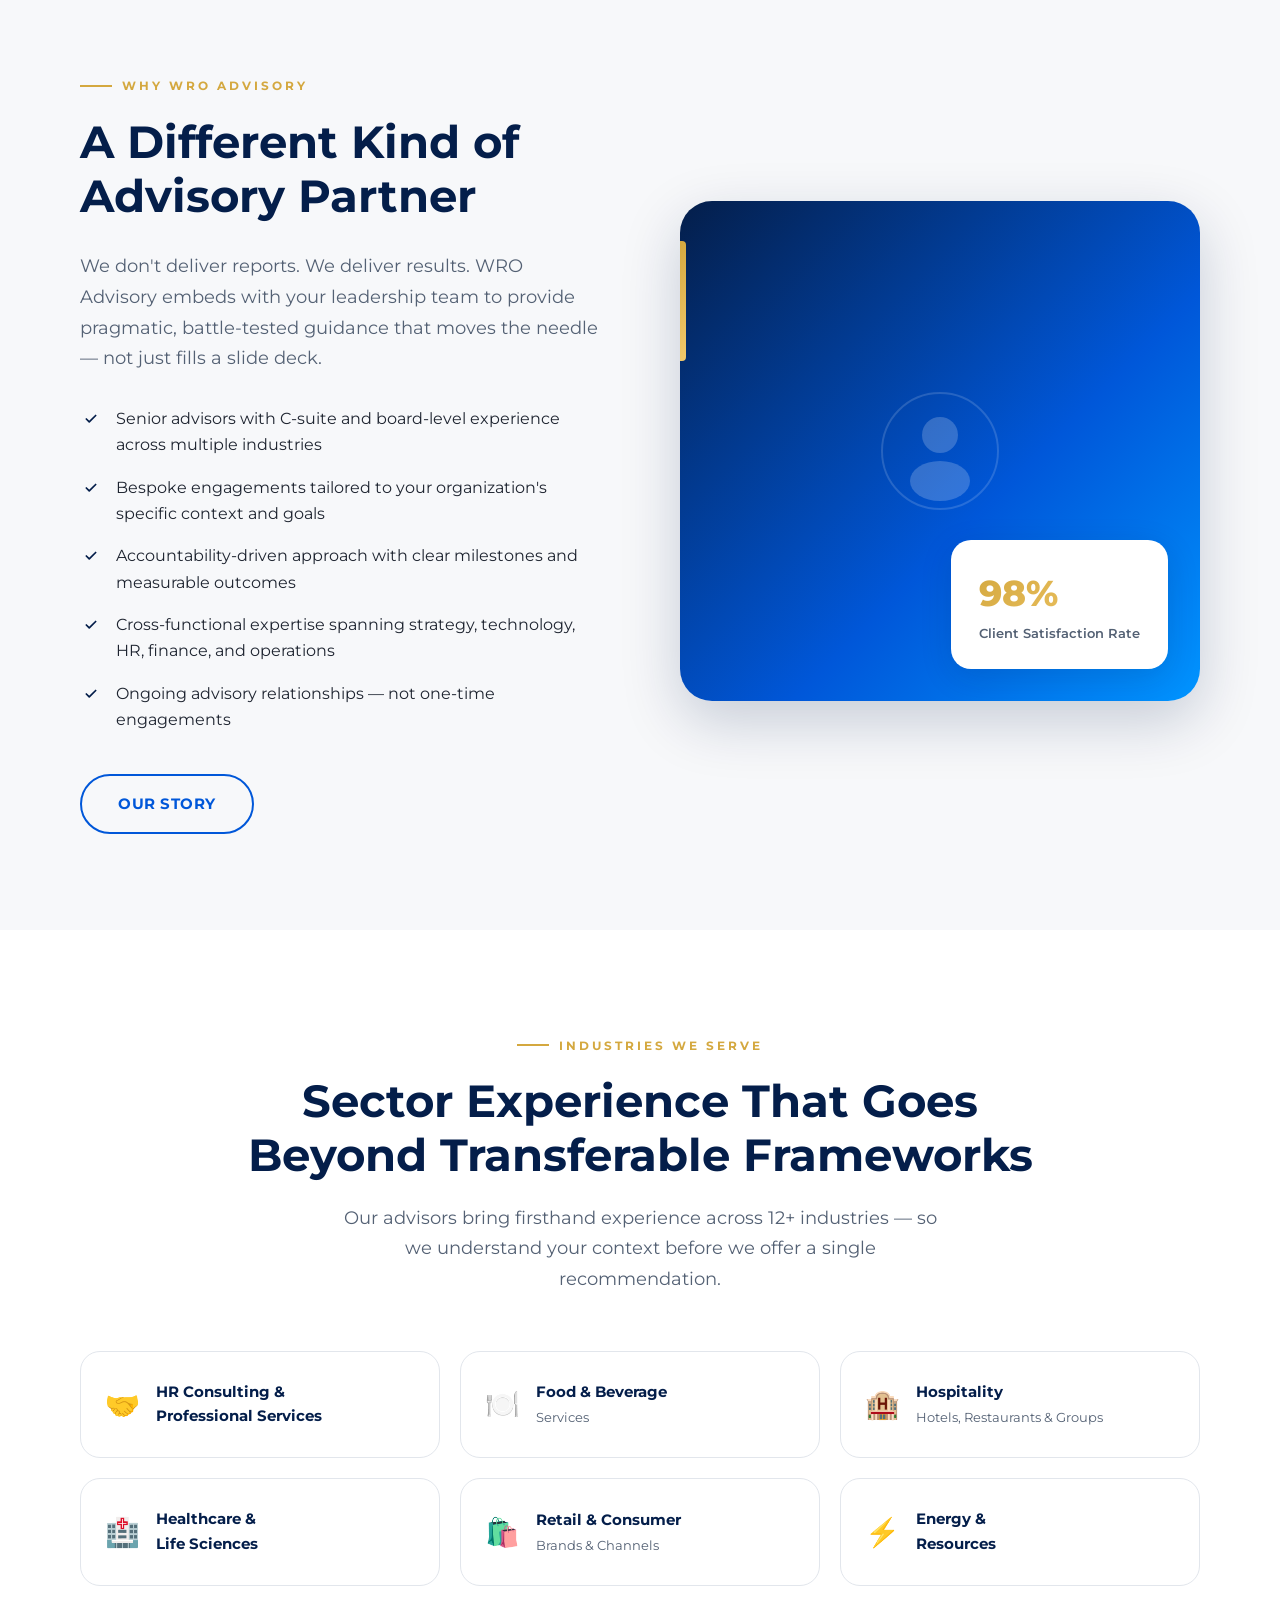
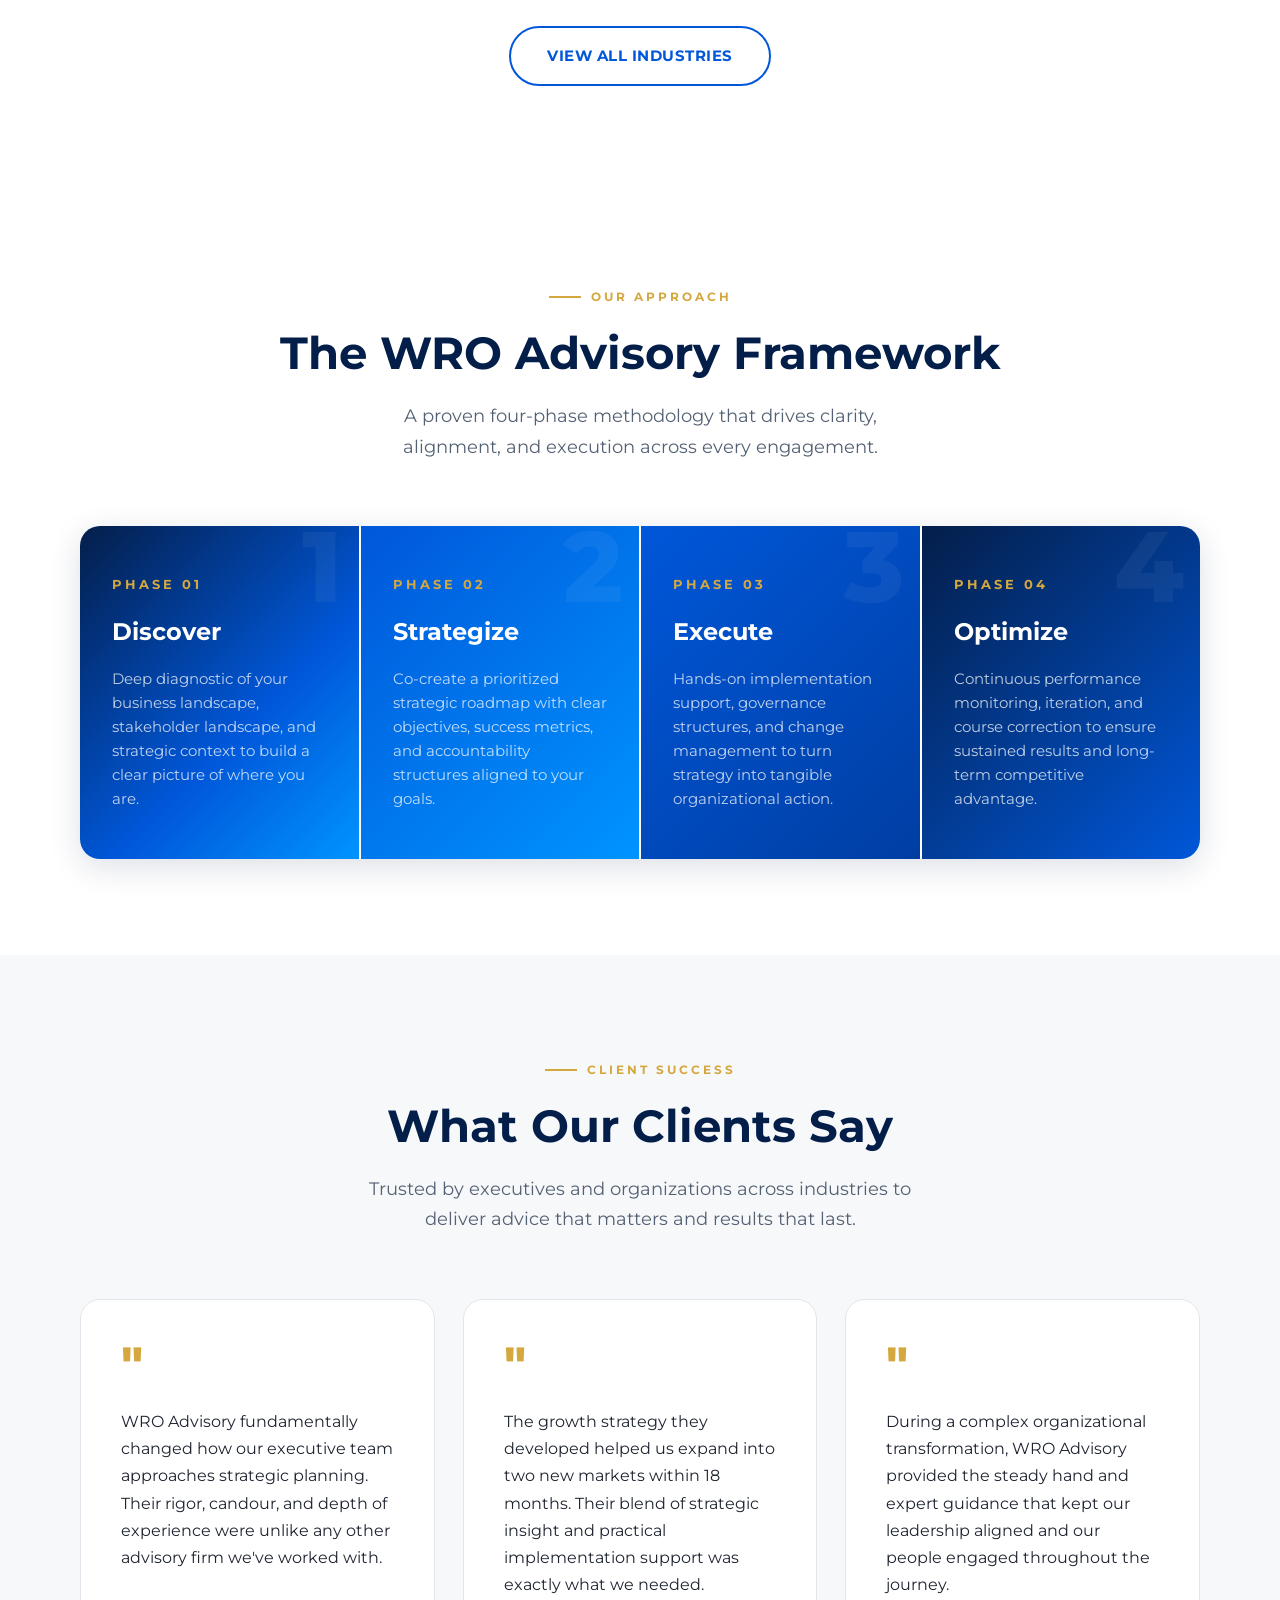
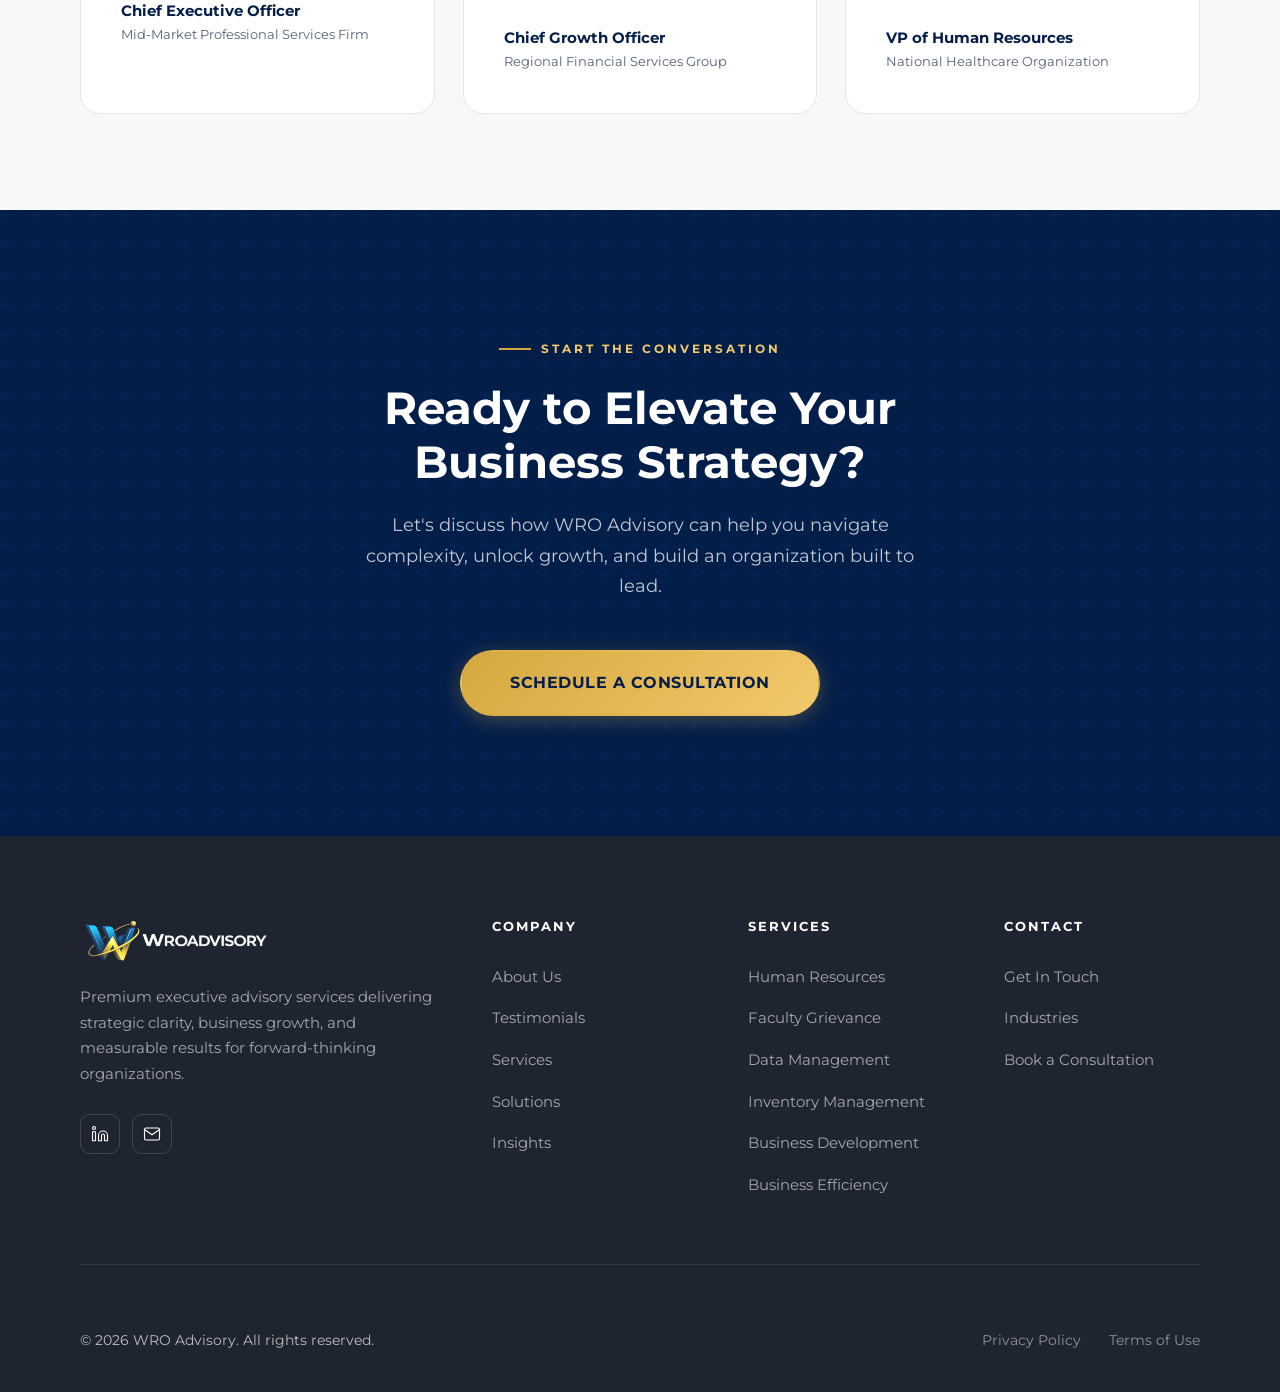
==== commit e6ba2969: "feat: add testimonials page with two client endorsements - New testimonials.html with featured PJ Ph" ====
--- a/index.html
+++ b/index.html
@@ -382,6 +382,7 @@
           <div class="footer__col-title">Company</div>
           <ul class="footer__links">
             <li><a href="about.html">About Us</a></li>
+            <li><a href="testimonials.html">Testimonials</a></li>
             <li><a href="services.html">Services</a></li>
             <li><a href="solutions.html">Solutions</a></li>
             <li><a href="insights.html">Insights</a></li>
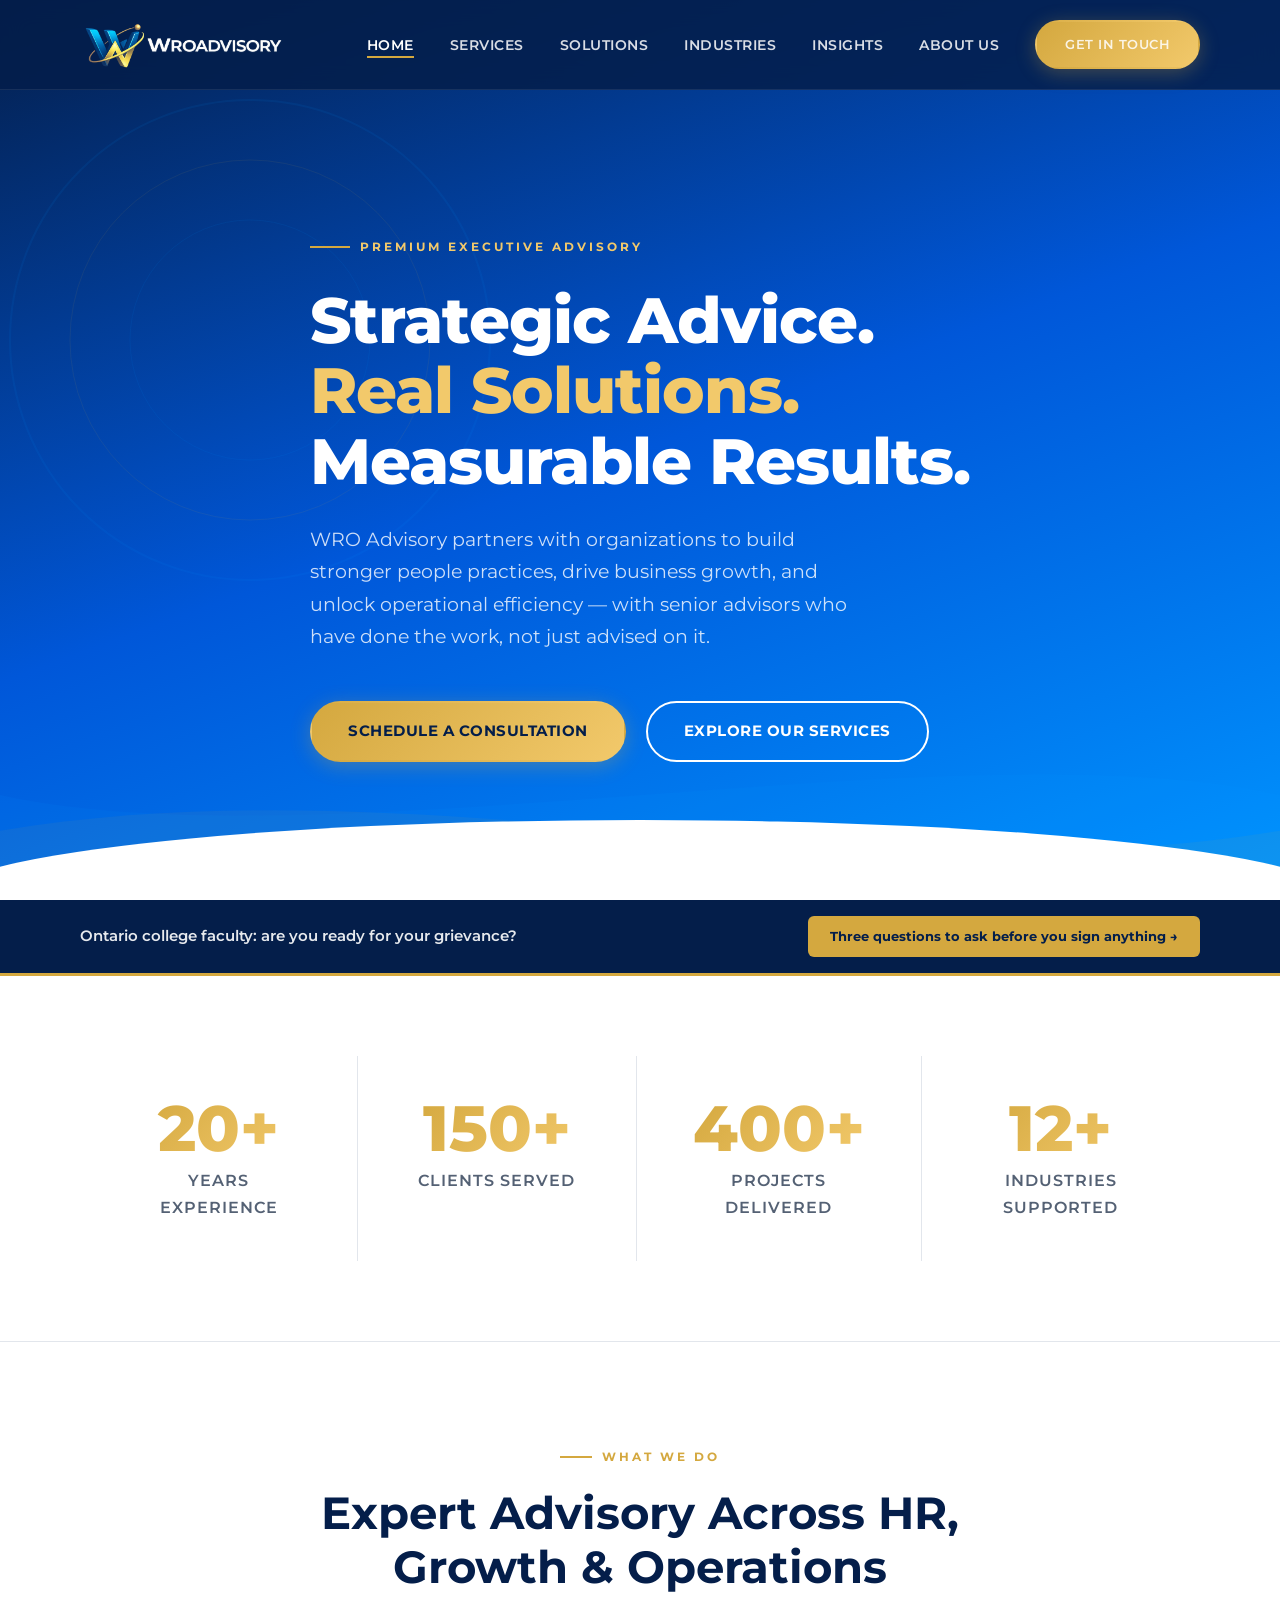
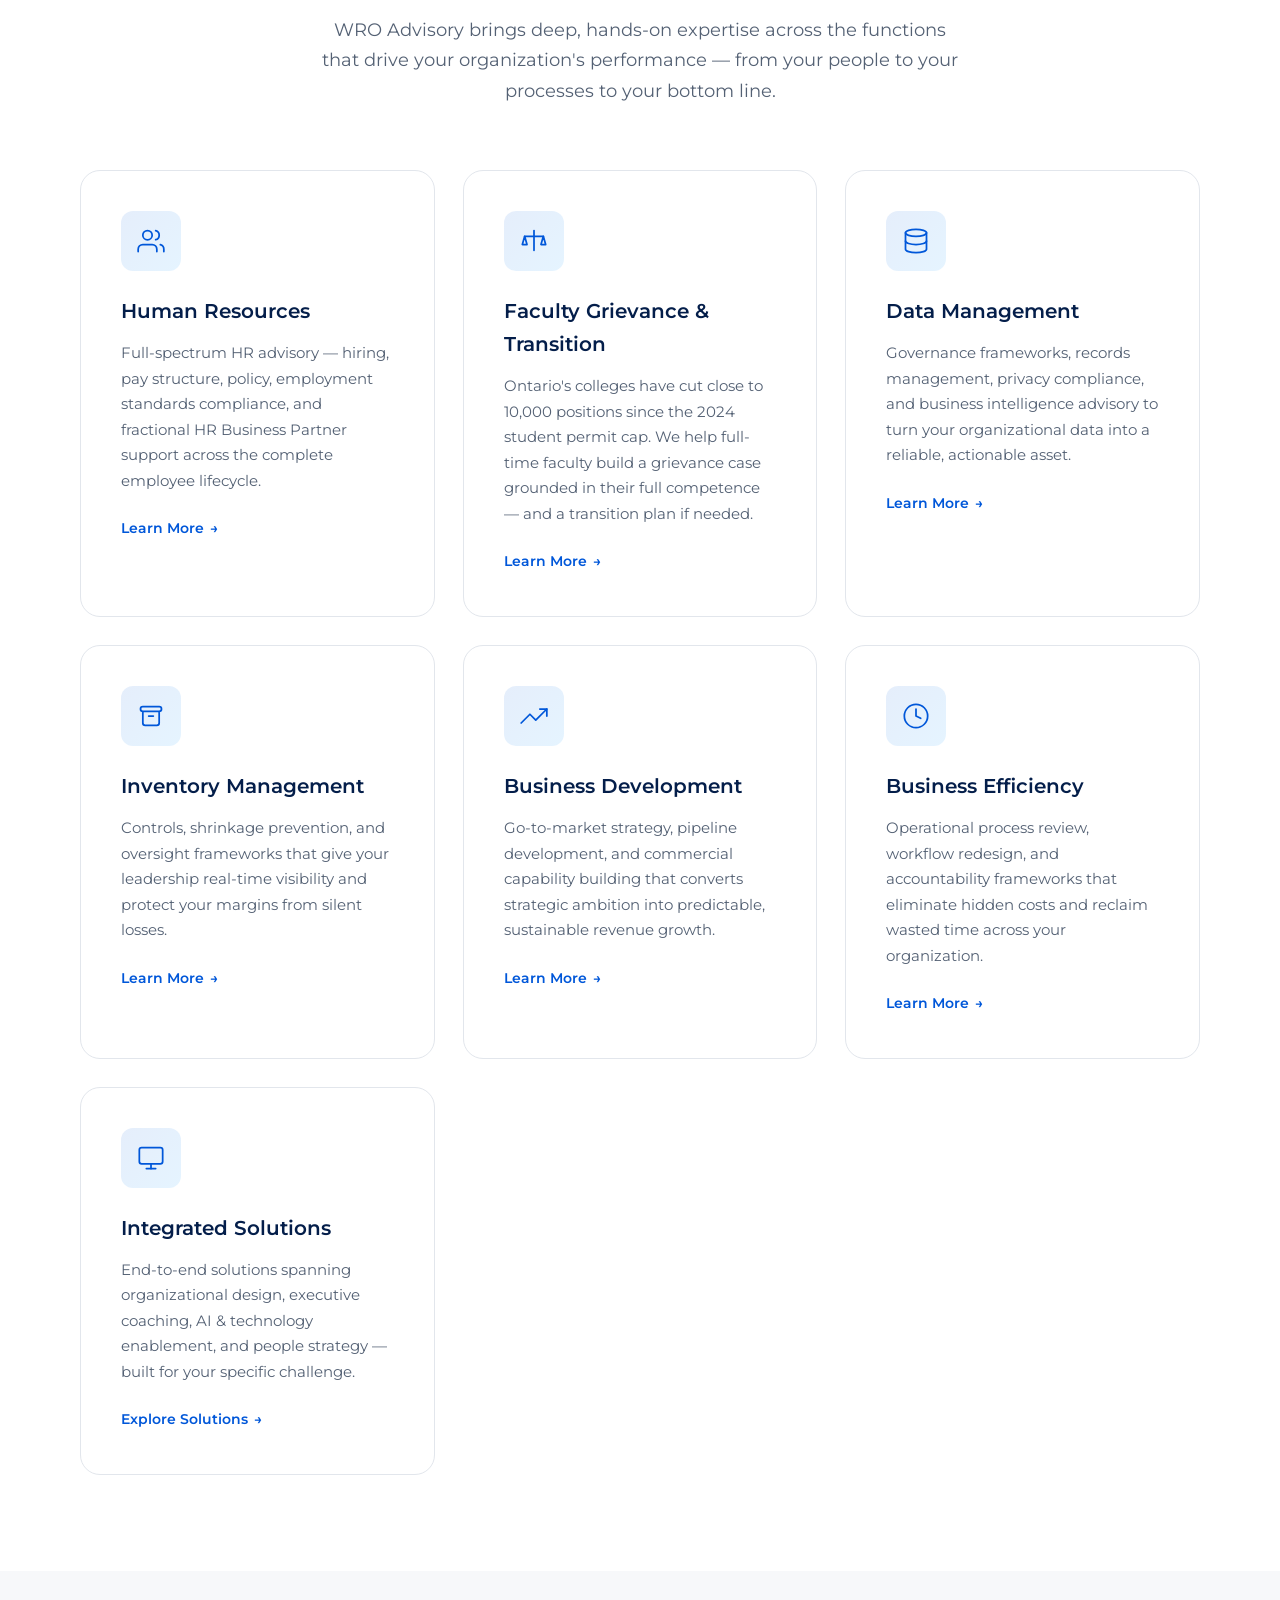
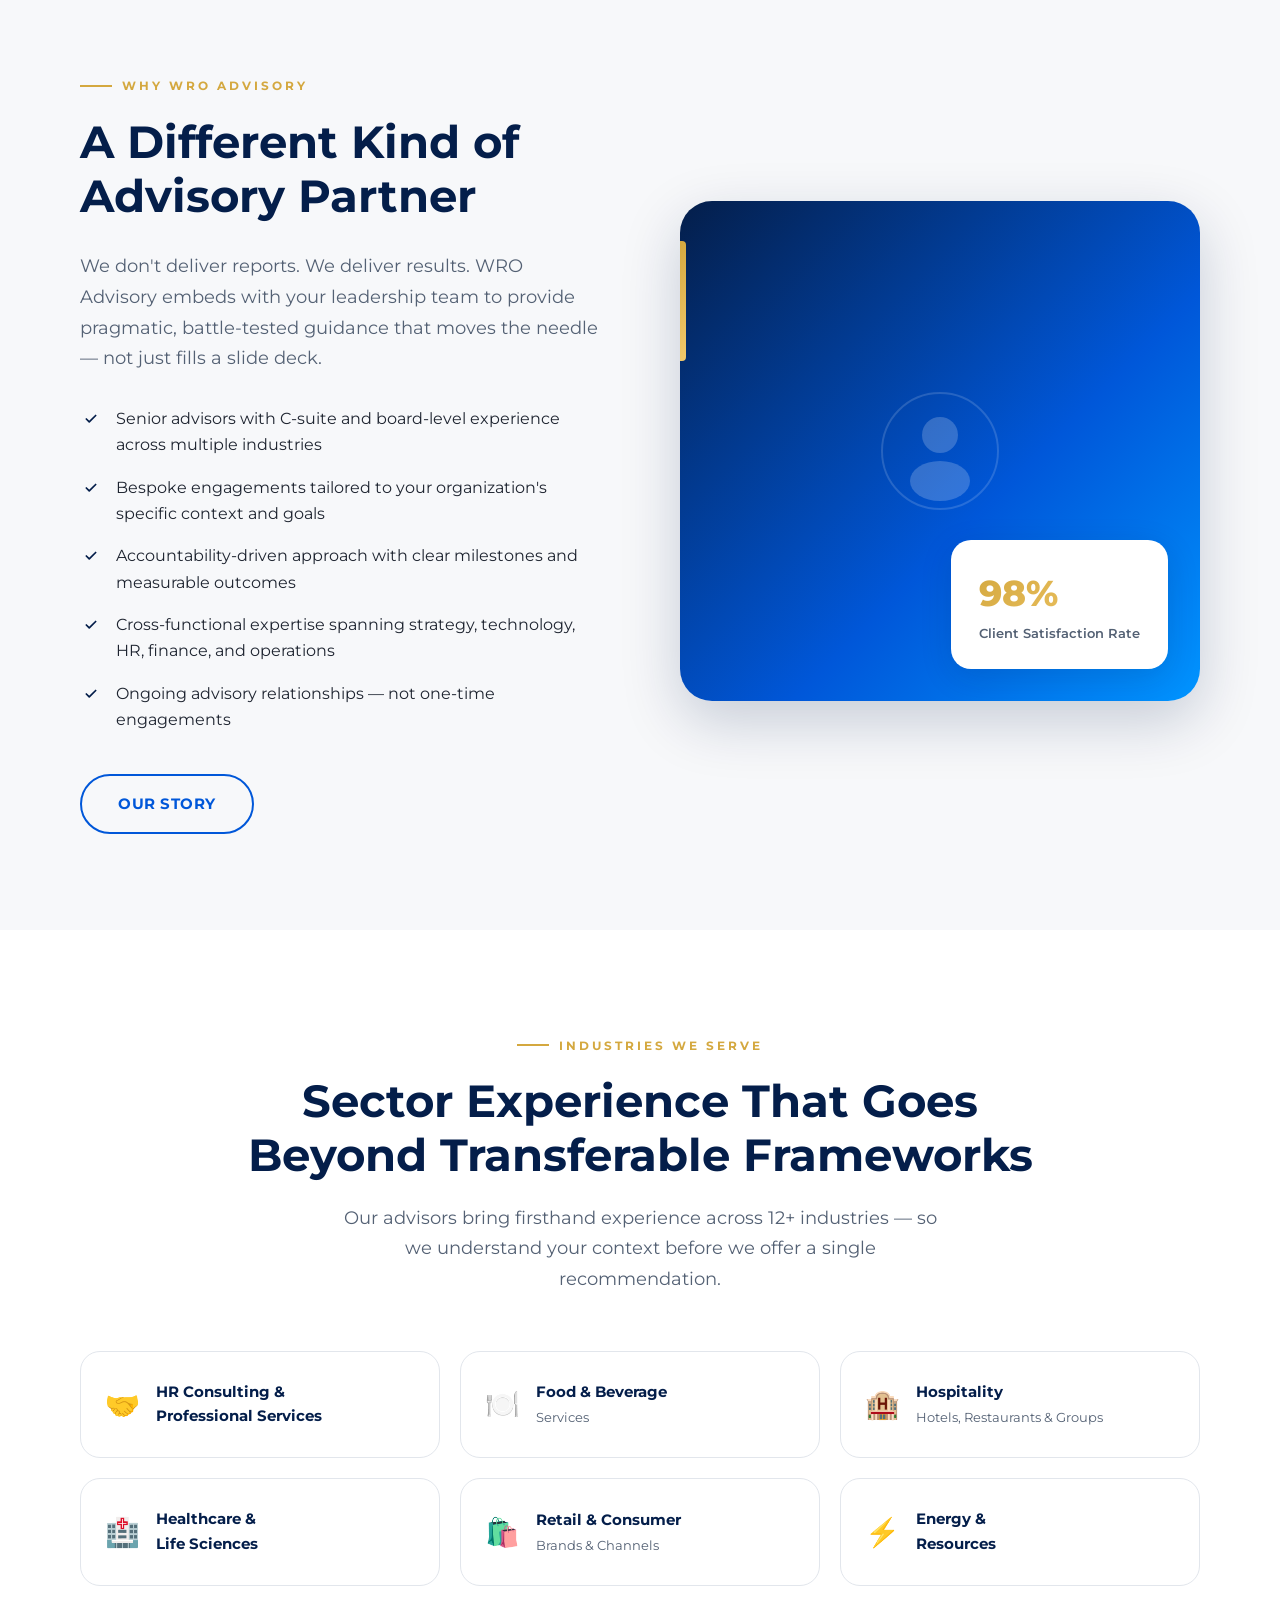
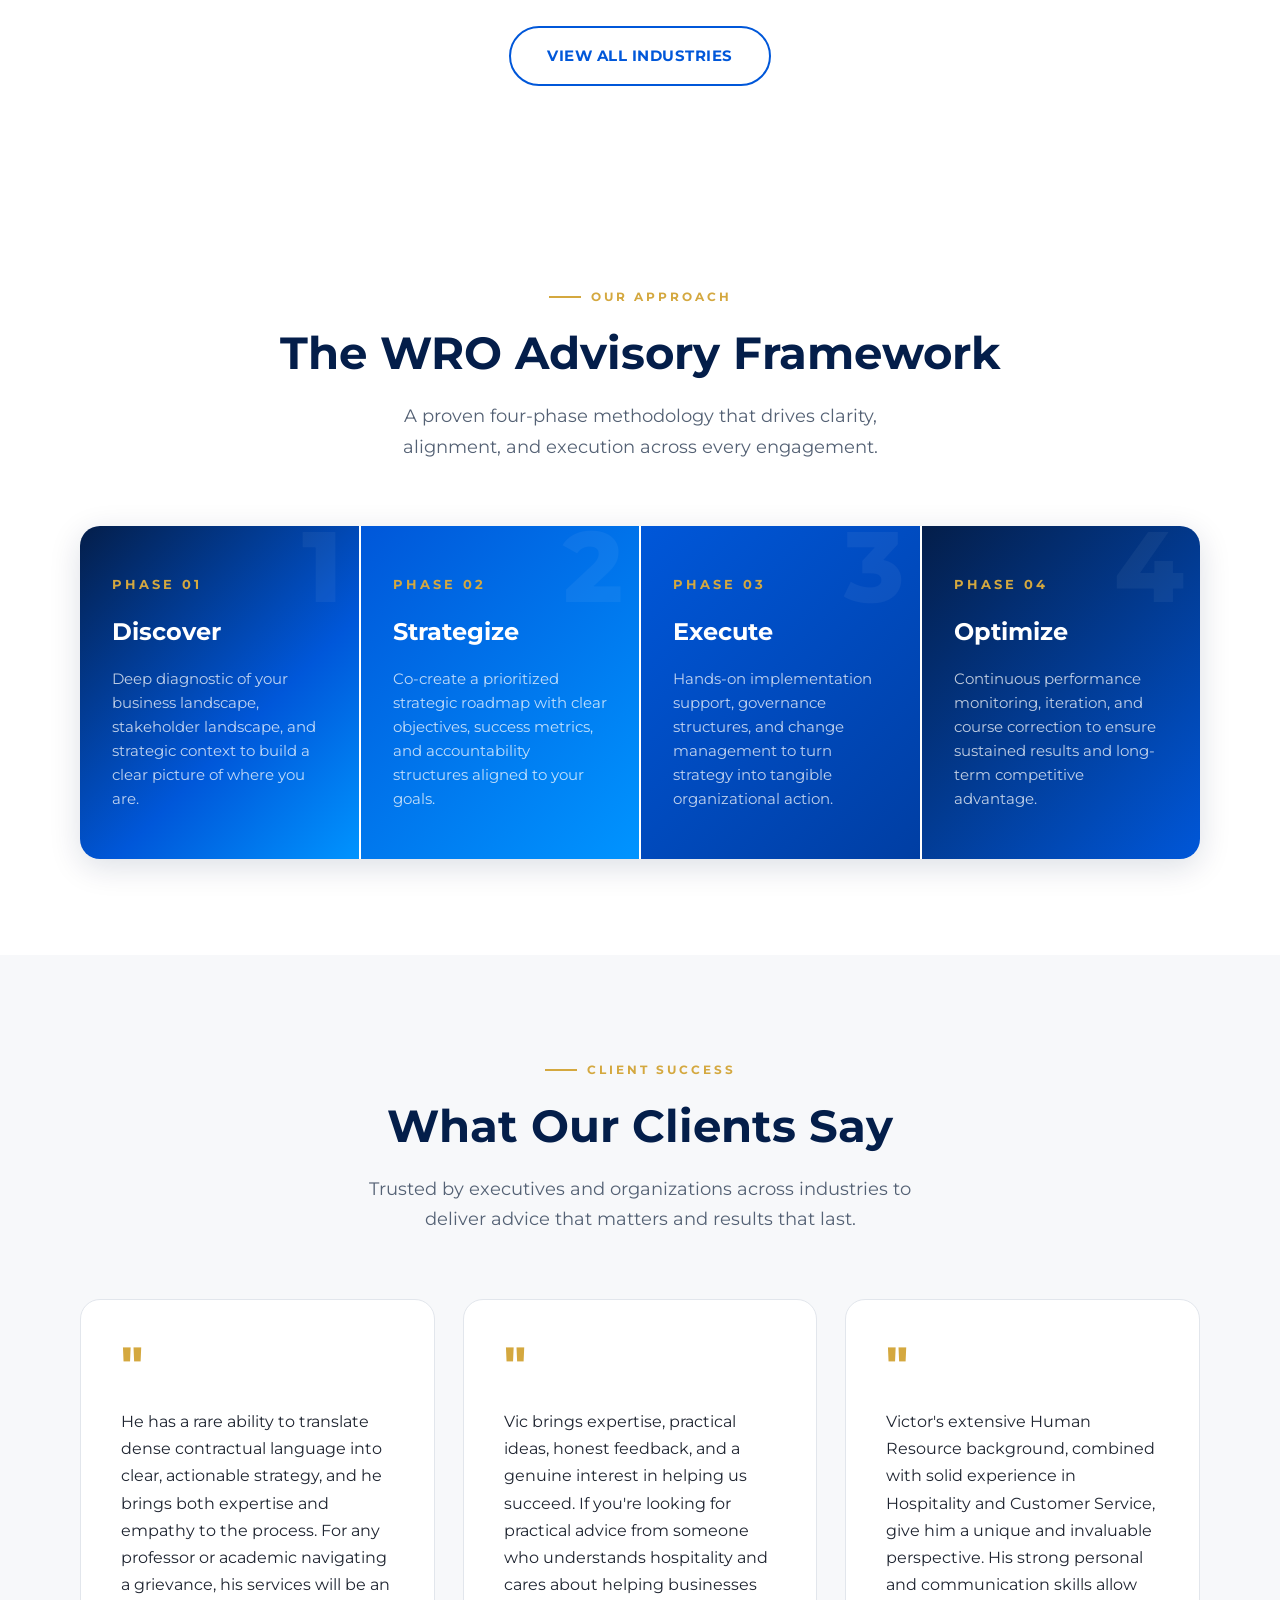
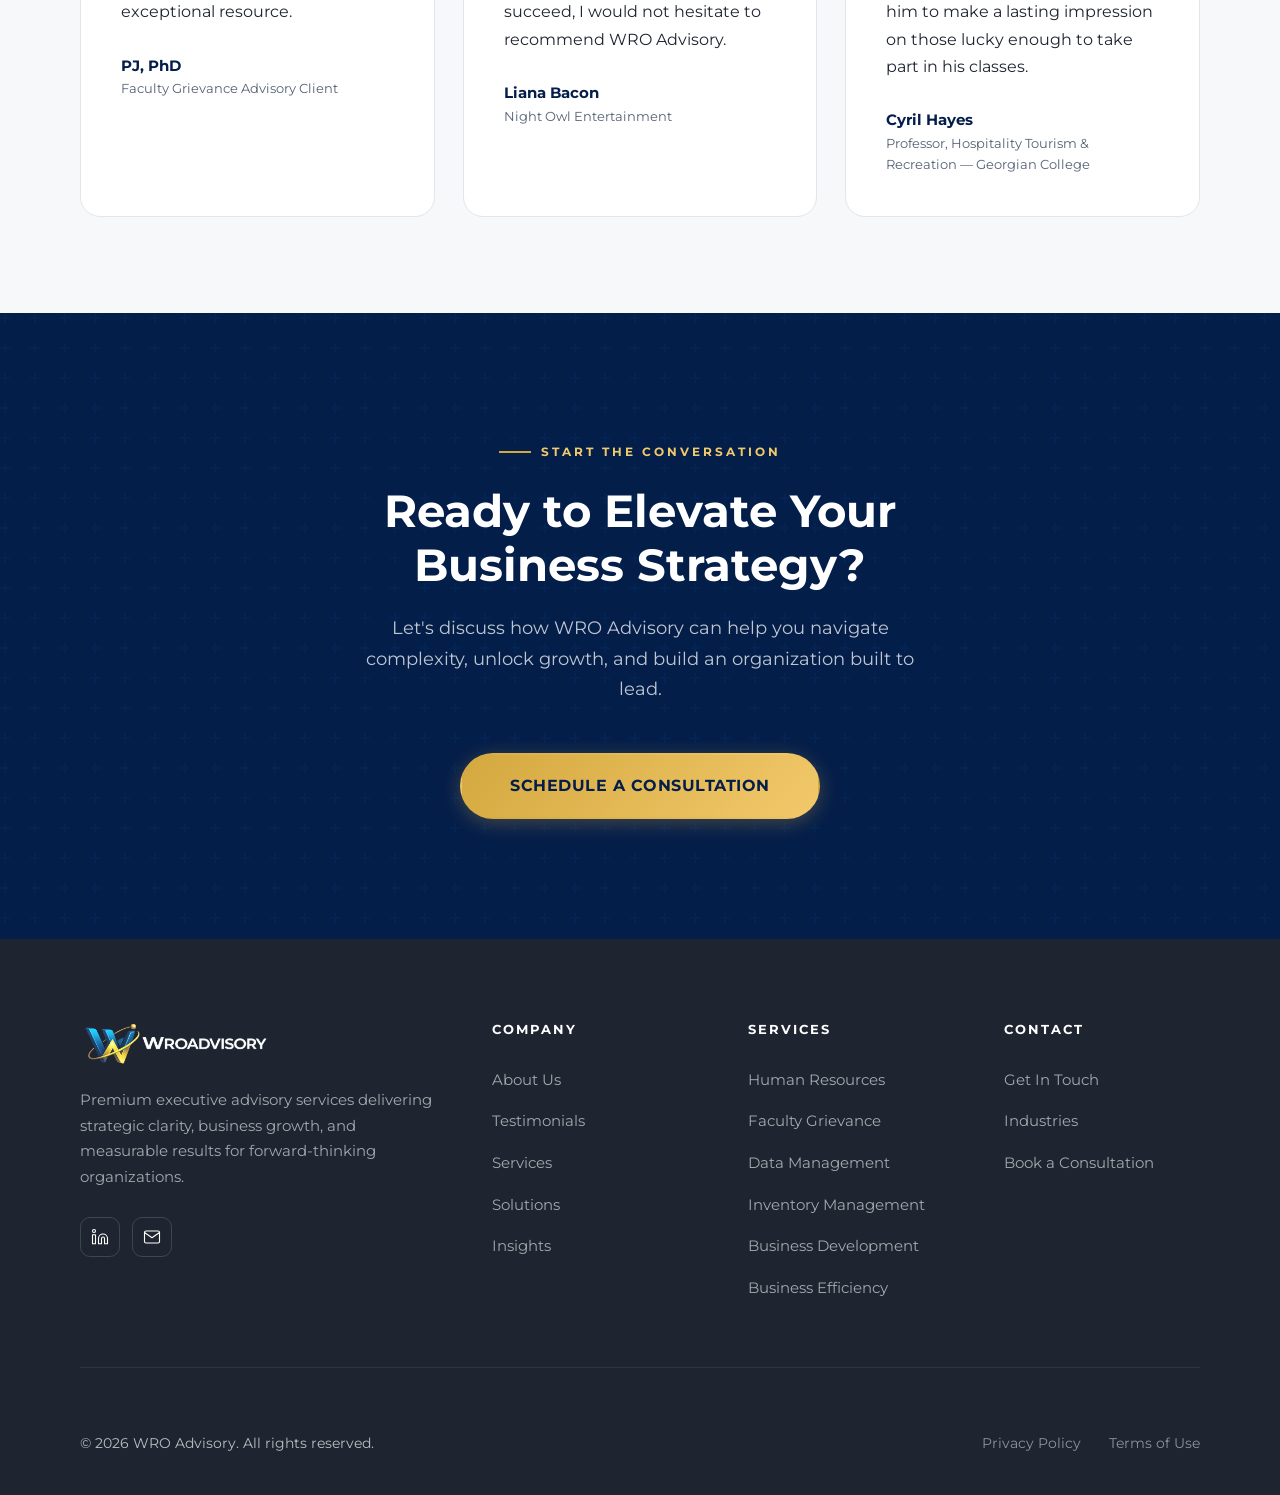
==== commit ab50164d: "feat: replace placeholder homepage testimonials with real client quotes Swapped three generic placeh" ====
--- a/index.html
+++ b/index.html
@@ -318,26 +318,26 @@
       <div class="testimonials-grid">
         <div class="testimonial fade-up fade-up-delay-1">
           <div class="testimonial__quote">"</div>
-          <p class="testimonial__text">WRO Advisory fundamentally changed how our executive team approaches strategic planning. Their rigor, candour, and depth of experience were unlike any other advisory firm we've worked with.</p>
+          <p class="testimonial__text">He has a rare ability to translate dense contractual language into clear, actionable strategy, and he brings both expertise and empathy to the process. For any professor or academic navigating a grievance, his services will be an exceptional resource.</p>
           <div>
-            <div class="testimonial__author-name">Chief Executive Officer</div>
-            <div class="testimonial__author-title">Mid-Market Professional Services Firm</div>
+            <div class="testimonial__author-name">PJ, PhD</div>
+            <div class="testimonial__author-title">Faculty Grievance Advisory Client</div>
           </div>
         </div>
         <div class="testimonial fade-up fade-up-delay-2">
           <div class="testimonial__quote">"</div>
-          <p class="testimonial__text">The growth strategy they developed helped us expand into two new markets within 18 months. Their blend of strategic insight and practical implementation support was exactly what we needed.</p>
+          <p class="testimonial__text">Vic brings expertise, practical ideas, honest feedback, and a genuine interest in helping us succeed. If you're looking for practical advice from someone who understands hospitality and cares about helping businesses succeed, I would not hesitate to recommend WRO Advisory.</p>
           <div>
-            <div class="testimonial__author-name">Chief Growth Officer</div>
-            <div class="testimonial__author-title">Regional Financial Services Group</div>
+            <div class="testimonial__author-name">Liana Bacon</div>
+            <div class="testimonial__author-title">Night Owl Entertainment</div>
           </div>
         </div>
         <div class="testimonial fade-up fade-up-delay-3">
           <div class="testimonial__quote">"</div>
-          <p class="testimonial__text">During a complex organizational transformation, WRO Advisory provided the steady hand and expert guidance that kept our leadership aligned and our people engaged throughout the journey.</p>
+          <p class="testimonial__text">Victor's extensive Human Resource background, combined with solid experience in Hospitality and Customer Service, give him a unique and invaluable perspective. His strong personal and communication skills allow him to make a lasting impression on those lucky enough to take part in his classes.</p>
           <div>
-            <div class="testimonial__author-name">VP of Human Resources</div>
-            <div class="testimonial__author-title">National Healthcare Organization</div>
+            <div class="testimonial__author-name">Cyril Hayes</div>
+            <div class="testimonial__author-title">Professor, Hospitality Tourism &amp; Recreation — Georgian College</div>
           </div>
         </div>
       </div>
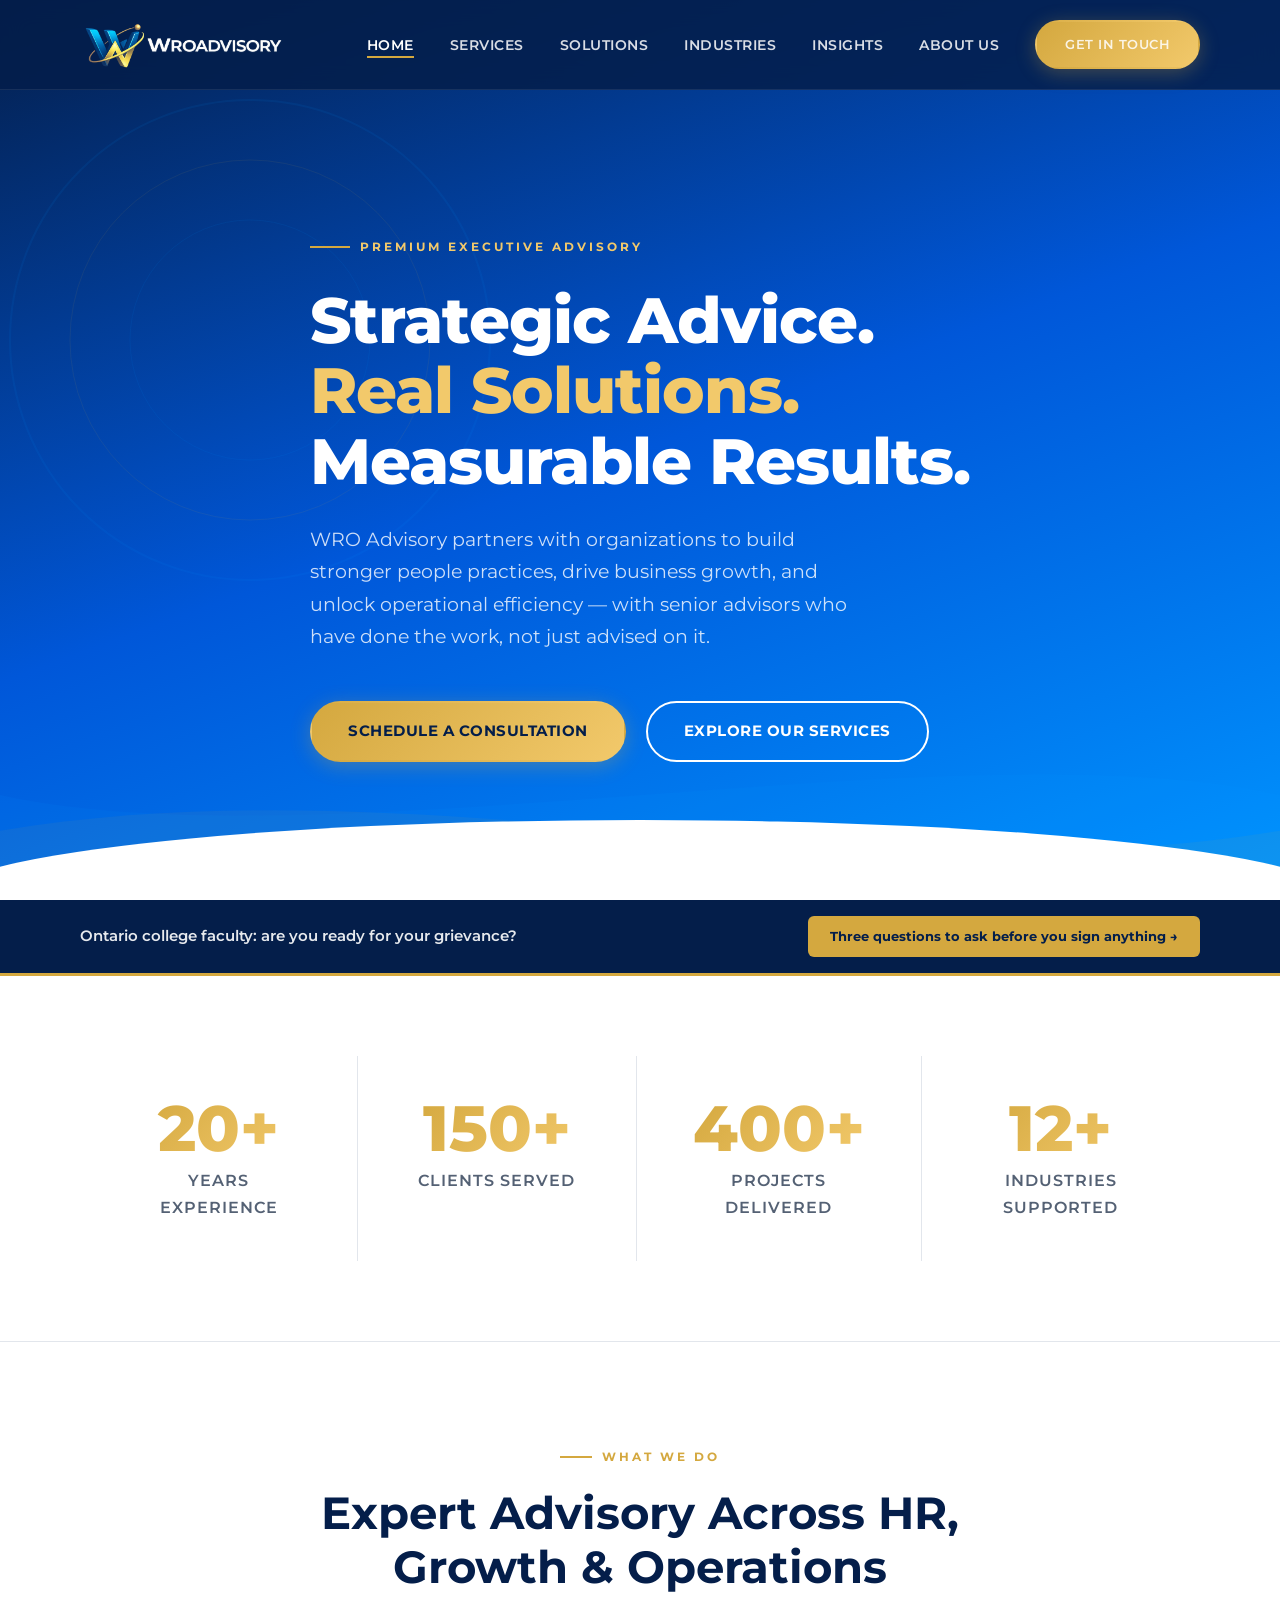
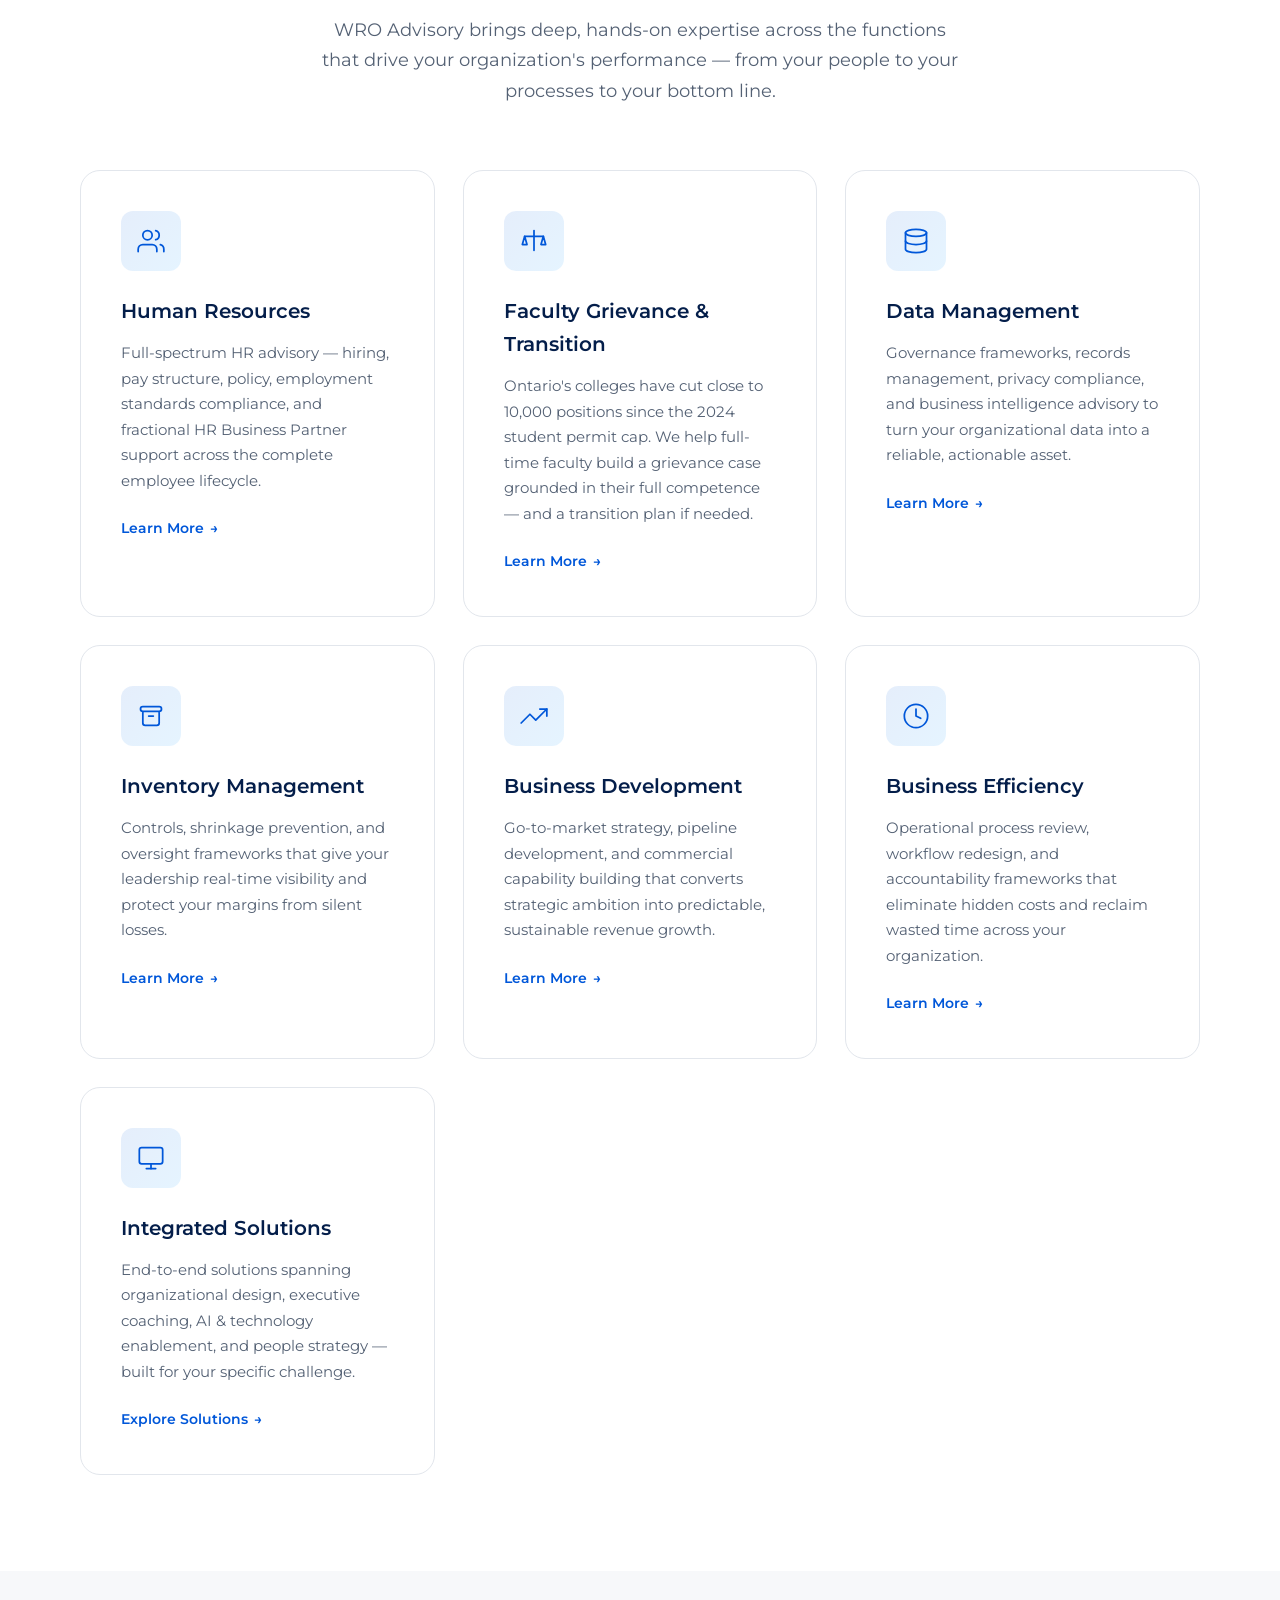
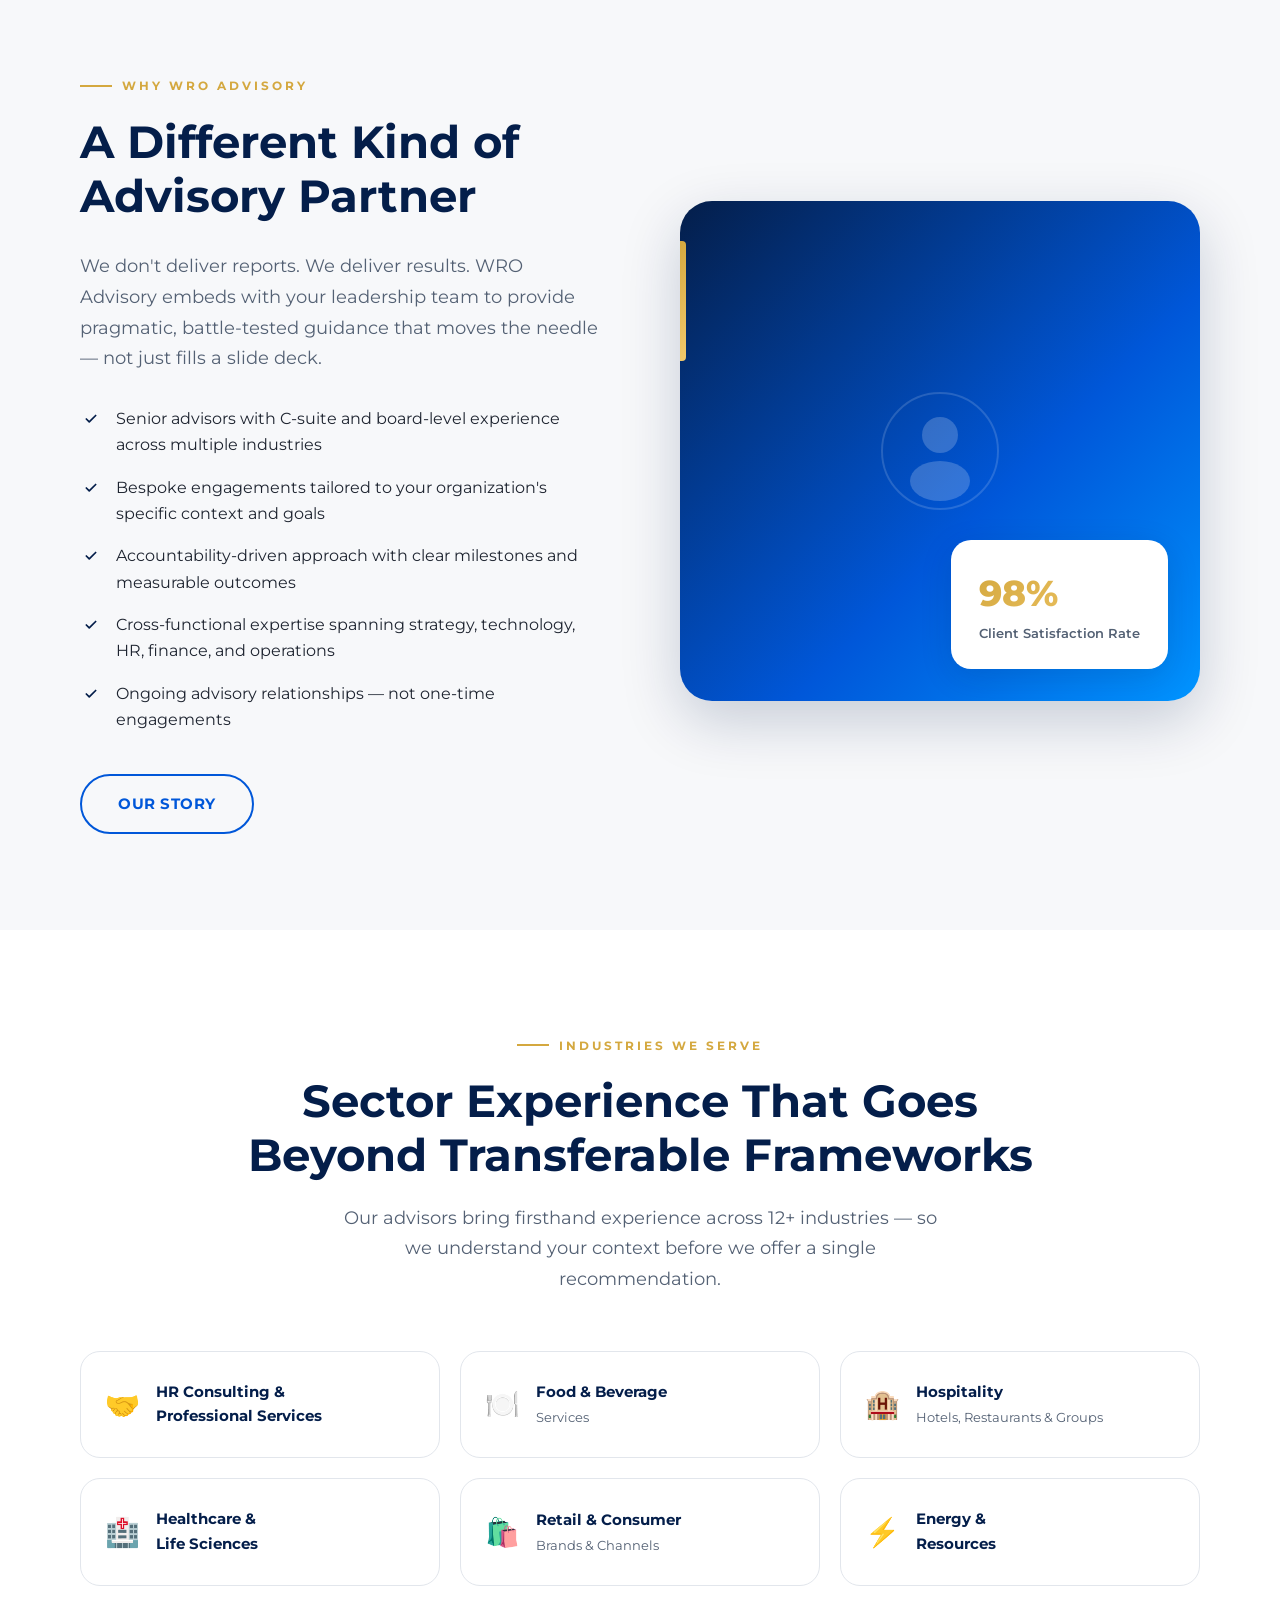
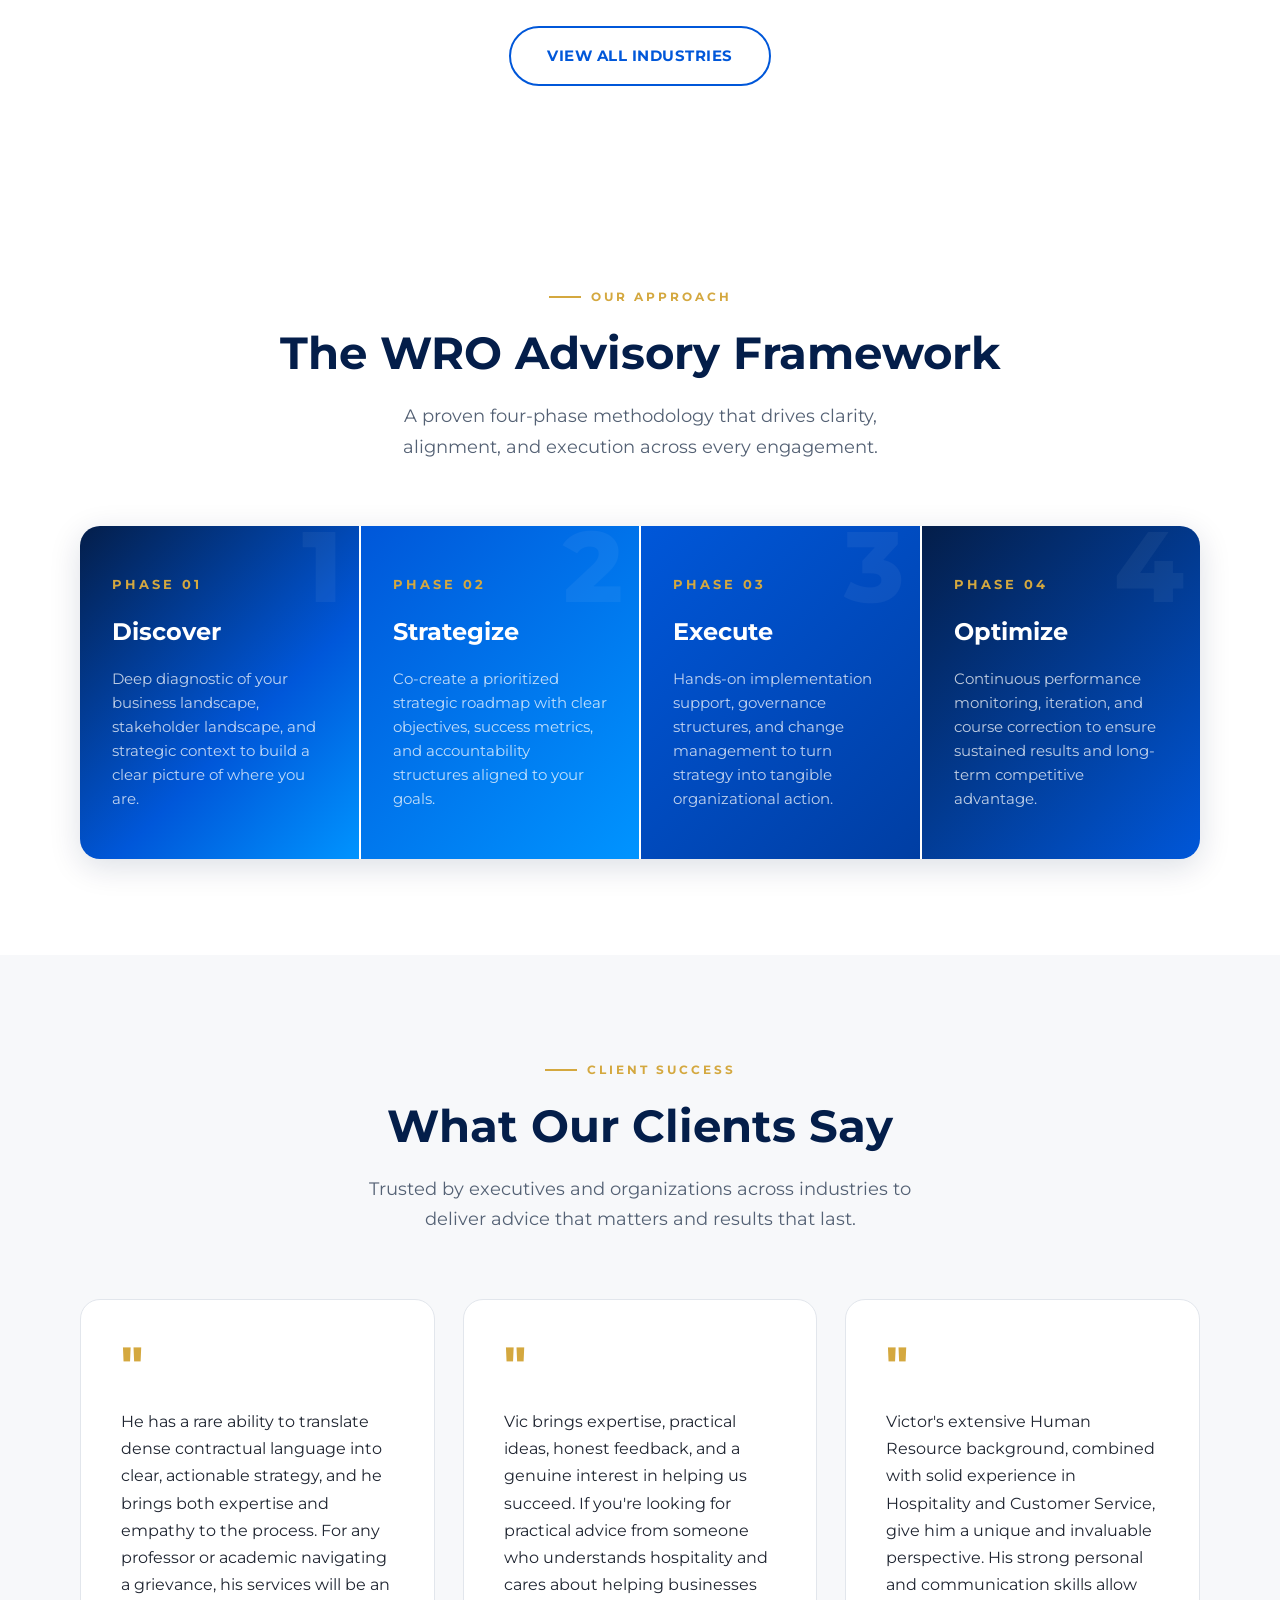
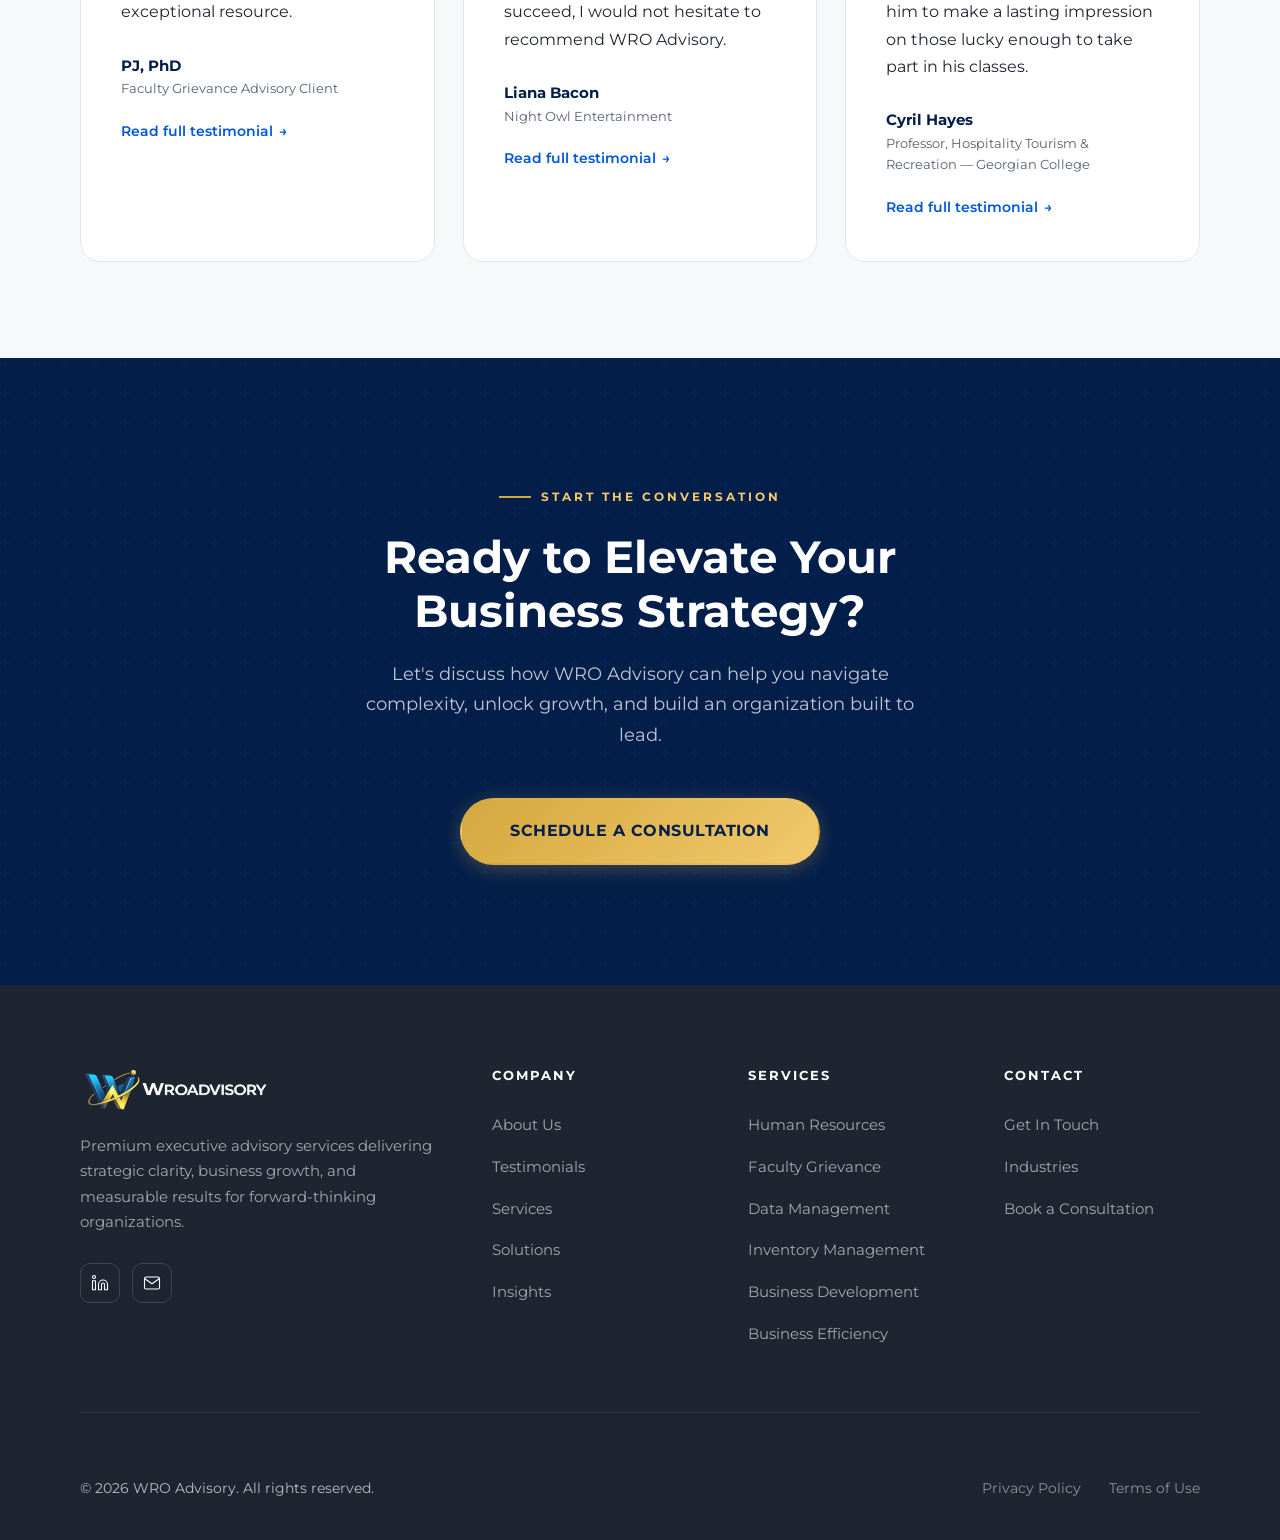
==== commit fb186843: "feat: add testimonials page link to homepage testimonial cards Co-Authored-By: Claude Sonnet 4.6 <no" ====
--- a/index.html
+++ b/index.html
@@ -323,6 +323,7 @@
             <div class="testimonial__author-name">PJ, PhD</div>
             <div class="testimonial__author-title">Faculty Grievance Advisory Client</div>
           </div>
+          <a href="testimonials.html" style="display:inline-flex;align-items:center;gap:6px;color:var(--royal-blue);font-weight:600;font-size:14px;margin-top:20px;">Read full testimonial <span>→</span></a>
         </div>
         <div class="testimonial fade-up fade-up-delay-2">
           <div class="testimonial__quote">"</div>
@@ -331,6 +332,7 @@
             <div class="testimonial__author-name">Liana Bacon</div>
             <div class="testimonial__author-title">Night Owl Entertainment</div>
           </div>
+          <a href="testimonials.html" style="display:inline-flex;align-items:center;gap:6px;color:var(--royal-blue);font-weight:600;font-size:14px;margin-top:20px;">Read full testimonial <span>→</span></a>
         </div>
         <div class="testimonial fade-up fade-up-delay-3">
           <div class="testimonial__quote">"</div>
@@ -339,6 +341,7 @@
             <div class="testimonial__author-name">Cyril Hayes</div>
             <div class="testimonial__author-title">Professor, Hospitality Tourism &amp; Recreation — Georgian College</div>
           </div>
+          <a href="testimonials.html" style="display:inline-flex;align-items:center;gap:6px;color:var(--royal-blue);font-weight:600;font-size:14px;margin-top:20px;">Read full testimonial <span>→</span></a>
         </div>
       </div>
     </div>
